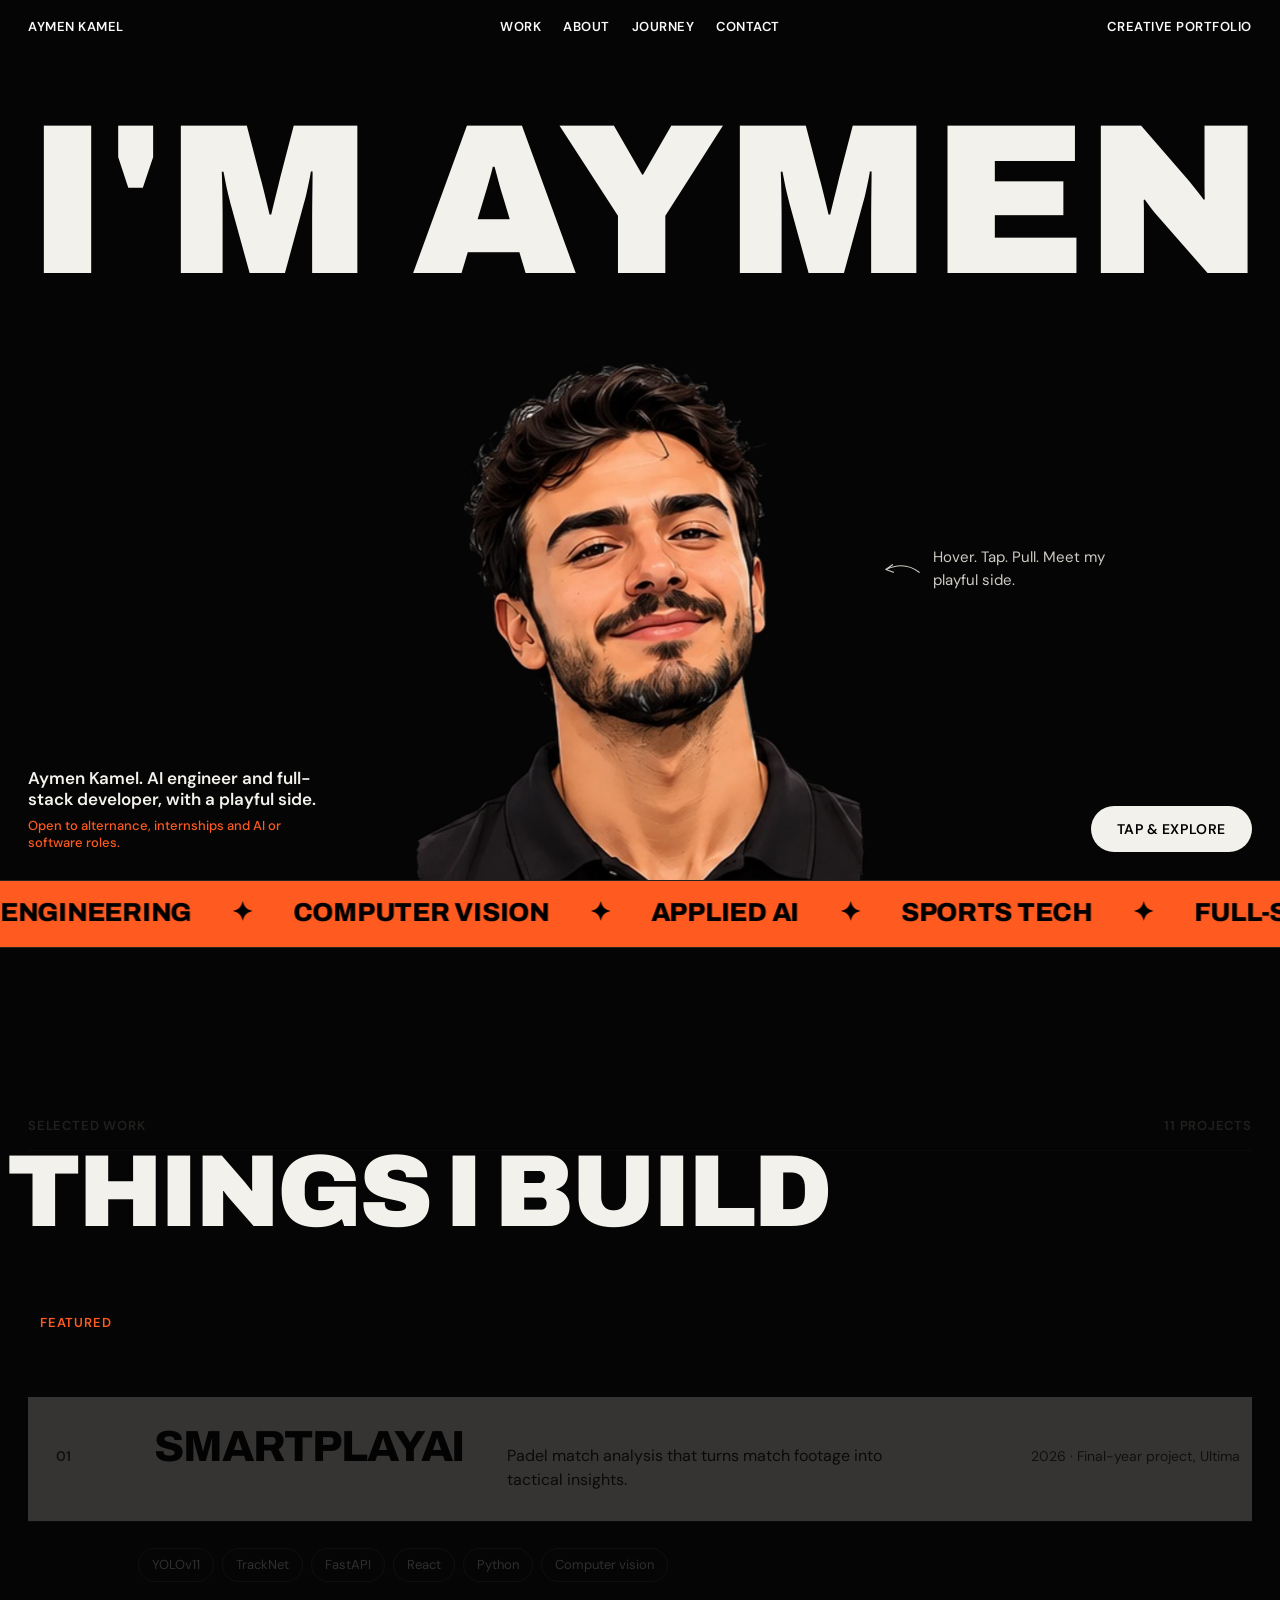
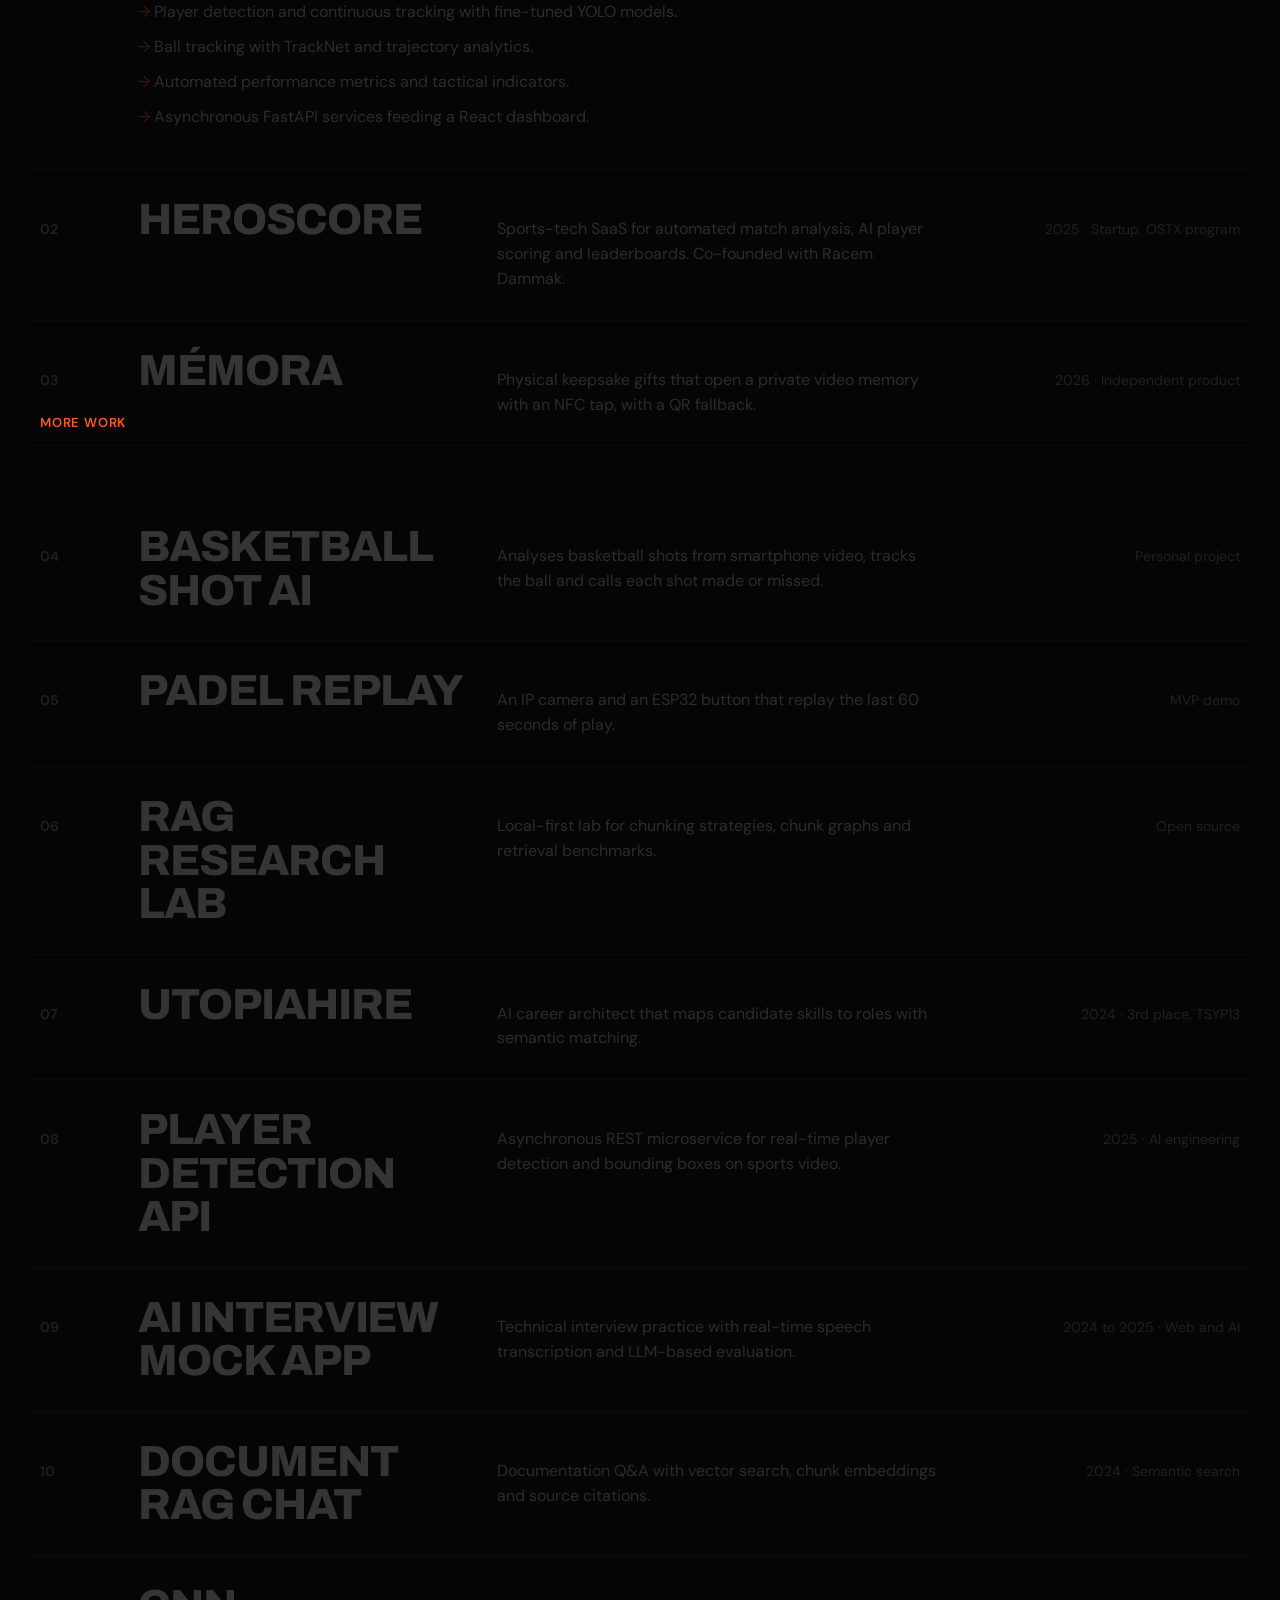
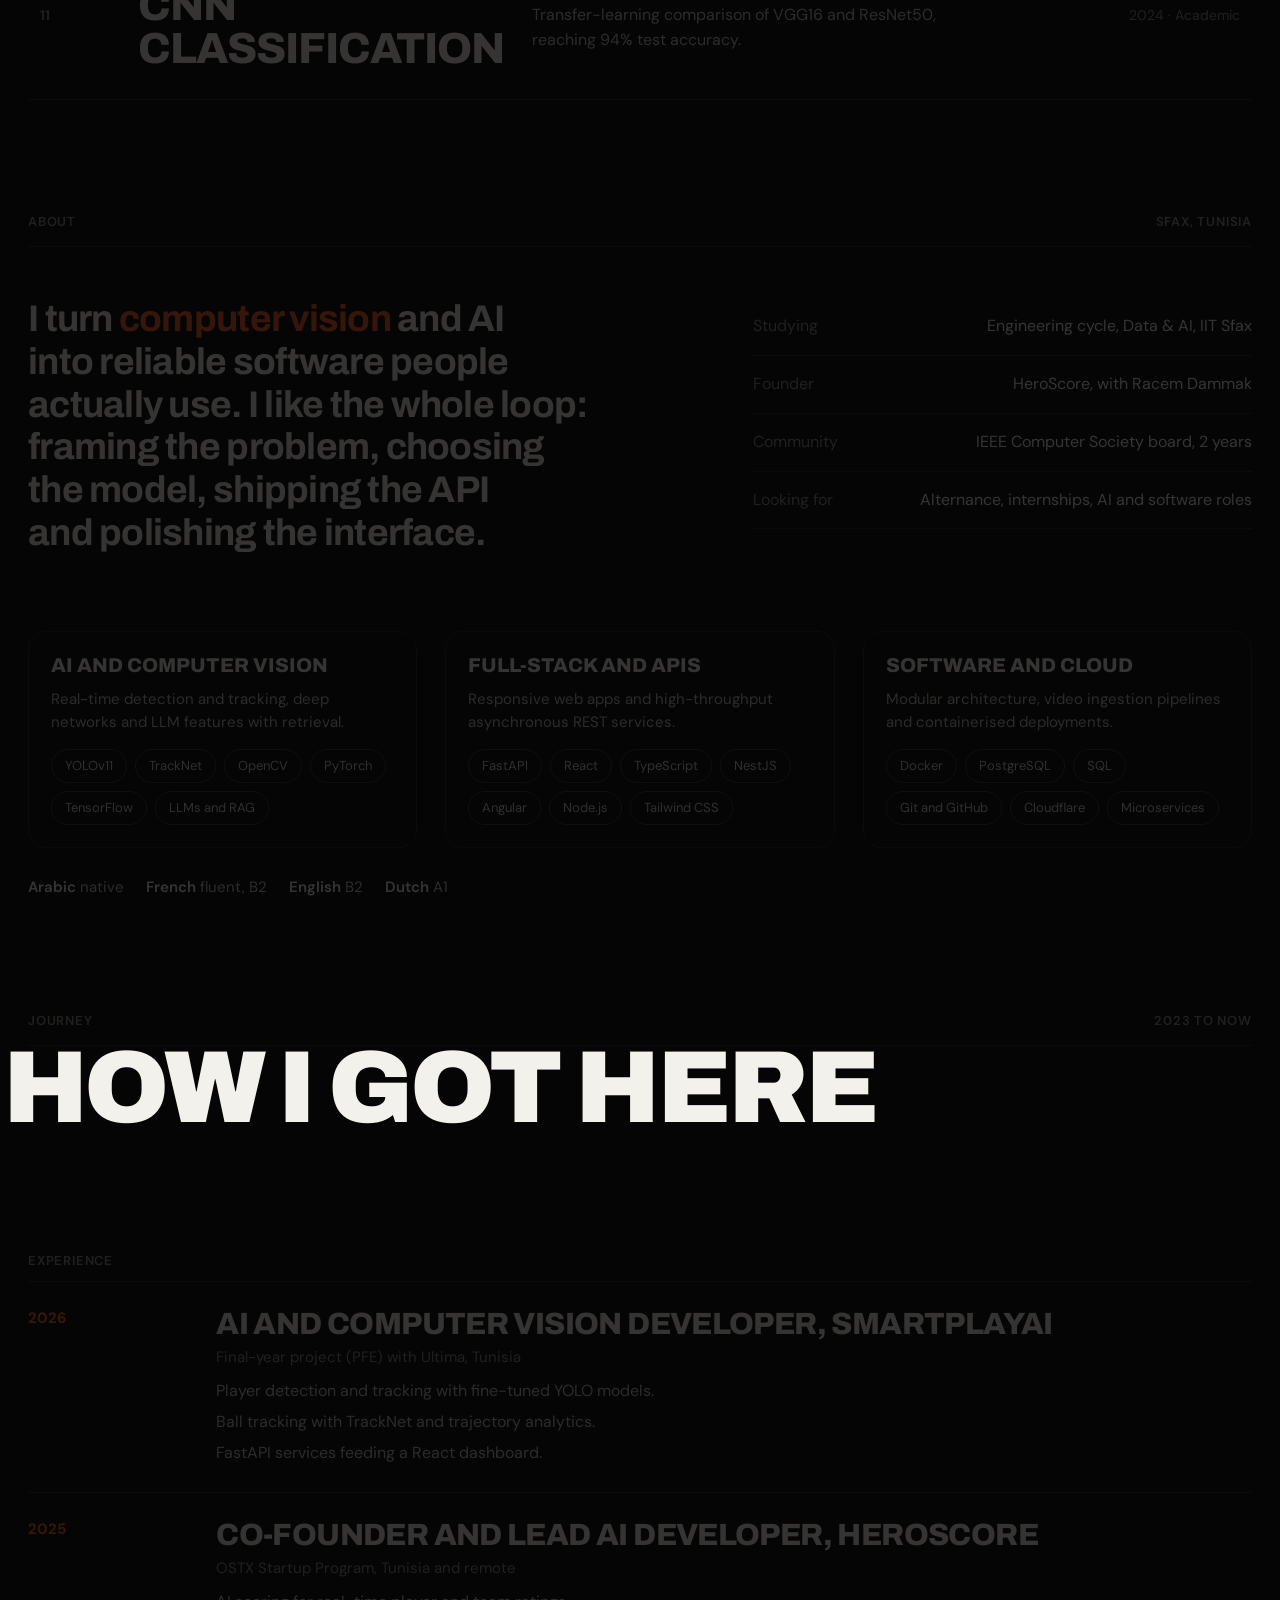
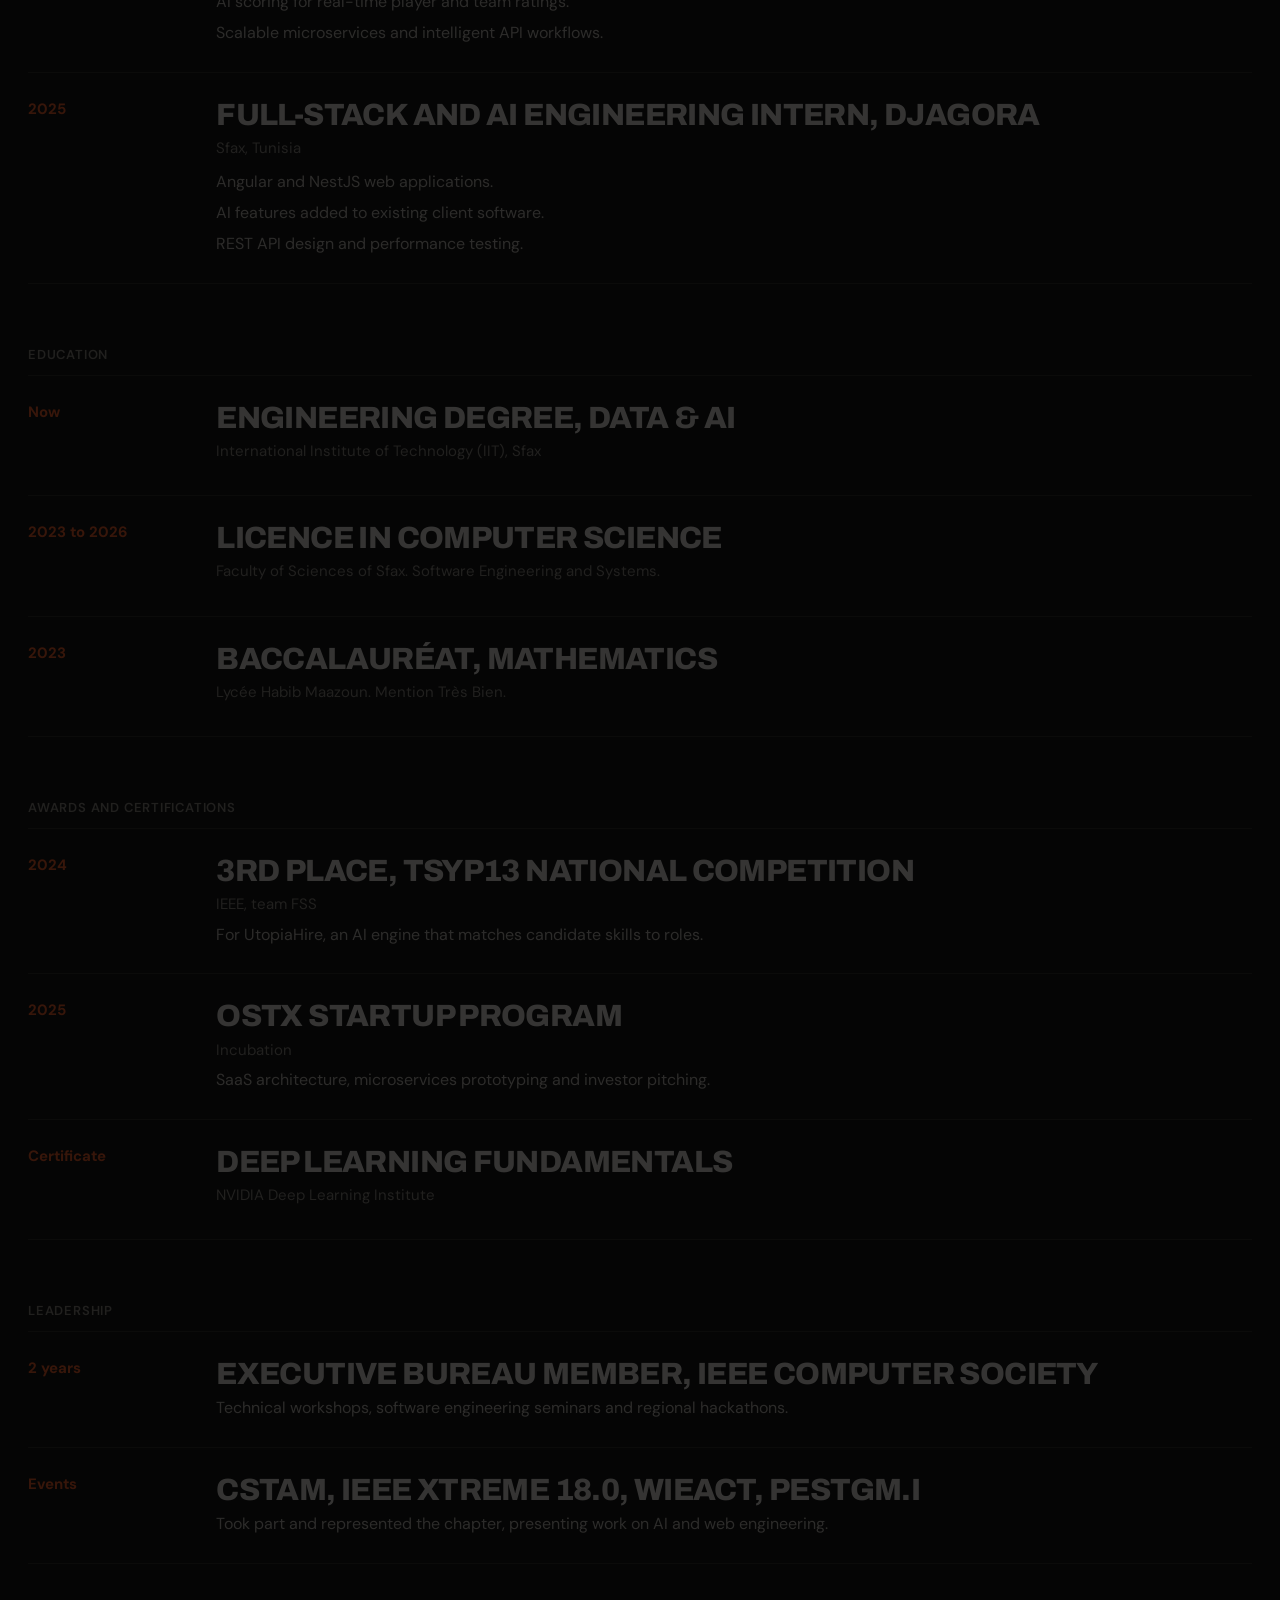
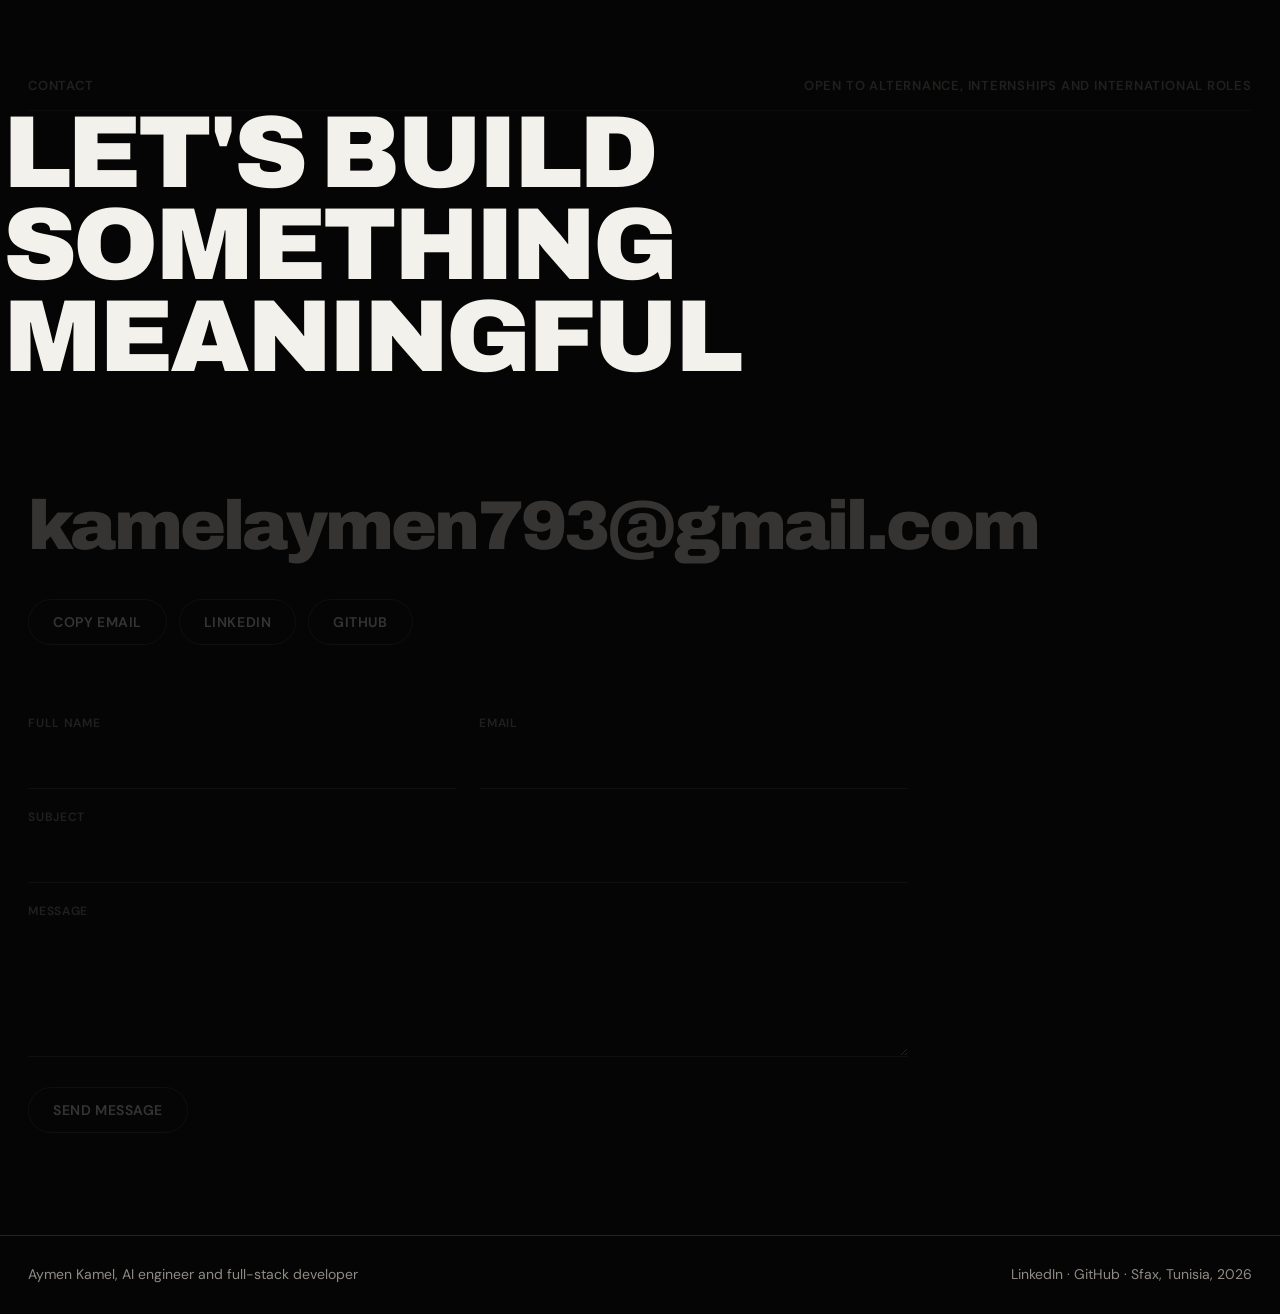
==== index.html @ 29ed162a "Add portfolio site: template, built index, assets Co-Authored-By: Claude Haiku 5.5 <noreply@anthropi" ====
<!DOCTYPE html>
<html lang="en">
<head>
<meta charset="utf-8">
<meta name="viewport" content="width=device-width, initial-scale=1">
<title>Aymen Kamel | AI Engineer and Full-Stack Developer</title>
<meta name="description" content="Aymen Kamel is an AI engineer and full-stack developer in Sfax, Tunisia. He builds computer vision systems for sport (YOLOv11, TrackNet, FastAPI) and co-founded HeroScore.">
<meta name="author" content="Aymen Kamel">
<meta name="theme-color" content="#050505">
<link rel="canonical" href="https://aymenkamel.netlify.app/">
<link rel="icon" type="image/png" href="favicon.png">
<link rel="apple-touch-icon" href="apple-touch-icon.png">
<meta property="og:type" content="website">
<meta property="og:site_name" content="Aymen Kamel">
<meta property="og:title" content="Aymen Kamel | AI Engineer and Full-Stack Developer">
<meta property="og:description" content="Computer vision and AI for sport, shipped as real software. SmartPlayAI, HeroScore, MÉMORA and more.">
<meta property="og:url" content="https://aymenkamel.netlify.app/">
<meta property="og:image" content="https://aymenkamel.netlify.app/assets/og.png">
<meta property="og:image:width" content="1200">
<meta property="og:image:height" content="630">
<meta name="twitter:card" content="summary_large_image">
<meta name="twitter:title" content="Aymen Kamel | AI Engineer and Full-Stack Developer">
<meta name="twitter:description" content="Computer vision and AI for sport, shipped as real software.">
<meta name="twitter:image" content="https://aymenkamel.netlify.app/assets/og.png">
<script type="application/ld+json">
{"@context":"https://schema.org","@type":"Person","name":"Aymen Kamel","url":"https://aymenkamel.netlify.app/","jobTitle":"AI Engineer and Full-Stack Developer","email":"kamelaymen793@gmail.com","address":{"@type":"PostalAddress","addressLocality":"Sfax","addressCountry":"TN"},"alumniOf":[{"@type":"CollegeOrUniversity","name":"International Institute of Technology, Sfax"},{"@type":"CollegeOrUniversity","name":"Faculty of Sciences of Sfax"}],"knowsAbout":["Computer vision","Deep learning","YOLO","Retrieval-augmented generation","FastAPI","React"],"sameAs":["https://github.com/aymen-kamel","https://www.linkedin.com/in/aymen-kamel-b135a3301/"]}
</script>
<link rel="preconnect" href="https://fonts.googleapis.com">
<link rel="preconnect" href="https://fonts.gstatic.com" crossorigin>
<link href="https://fonts.googleapis.com/css2?family=Archivo:wdth,wght@75..125,100..900&family=DM+Sans:wght@400;500;600&display=swap" rel="stylesheet">
<style>
/* Layout idea: one black stage. Giant name pinned to the top, portrait overlapping it and reacting to the pointer, then hard-ruled editorial rows below. */
:root{
  --bg:#050505;
  --fg:#f3f1ec;
  --mute:#8f8b84;
  --line:#25231f;
  --accent:#ff5a1f;
  --display:'Archivo','Helvetica Neue',Arial,sans-serif;
  --body:'DM Sans','Helvetica Neue',Arial,sans-serif;
  --gutter:clamp(16px,2.2vw,32px);
  color-scheme:dark;
}
*{box-sizing:border-box;margin:0;padding:0}
html{scroll-behavior:smooth;background:var(--bg)}
body{background:var(--bg);color:var(--fg);font-family:var(--body);font-size:16px;line-height:1.55;-webkit-font-smoothing:antialiased;overflow-x:hidden}
a{color:inherit;text-decoration:none}
:focus-visible{outline:2px solid var(--accent);outline-offset:3px}
::selection{background:var(--accent);color:#000}

/* top bar */
.top{position:fixed;inset:0 0 auto 0;z-index:20;display:grid;grid-template-columns:1fr auto 1fr;align-items:center;padding:20px var(--gutter);font:600 13px/1 var(--body);letter-spacing:.04em;text-transform:uppercase;mix-blend-mode:difference;color:#fff}
.top a:last-child{justify-self:end}
.top nav{display:flex;gap:22px}
.top a:hover{opacity:.6}

/* hero */
.hero{position:relative;height:clamp(620px,100svh,880px);overflow:hidden;touch-action:pan-y}
.mega{position:absolute;left:var(--gutter);right:var(--gutter);top:clamp(70px,13%,130px);z-index:1;font-family:var(--display);font-weight:900;font-stretch:100%;line-height:.82;letter-spacing:-.035em;white-space:nowrap;text-transform:uppercase;user-select:none}
.mega span{display:inline-block;font-size:15vw}
.stage{position:absolute;left:50%;bottom:-9%;z-index:2;width:clamp(340px,52vw,780px);aspect-ratio:1/1;transform:translateX(-50%);perspective:900px;cursor:grab}
.stage.dragging{cursor:grabbing}
.portrait{position:absolute;inset:0;transform-style:preserve-3d;will-change:transform;touch-action:none;transform-origin:50% 100%}
.portrait img{position:absolute;inset:0;width:100%;height:100%;object-fit:contain;object-position:center bottom;user-select:none;-webkit-user-drag:none;pointer-events:none;opacity:0}
.portrait img.on{opacity:1}
.portrait canvas{position:absolute;inset:0;width:100%;height:100%;pointer-events:none;display:none}
.portrait.gl canvas{display:block}
.portrait.gl img,.portrait.gl img.on{opacity:0}

.hint{position:absolute;z-index:3;left:calc(50% + clamp(150px,19vw,290px));top:62%;display:flex;gap:12px;align-items:center;color:#cfcbc4;font-size:15px;max-width:240px}
.hint svg{flex:none;width:38px;height:auto;stroke:#cfcbc4}
.tagline{position:absolute;z-index:3;left:var(--gutter);bottom:var(--gutter);max-width:300px;font:600 17px/1.25 var(--body)}
.cta{position:absolute;z-index:3;right:var(--gutter);bottom:var(--gutter);padding:16px 26px;border-radius:999px;background:var(--fg);color:#000;font:600 14px/1 var(--body);text-transform:uppercase;letter-spacing:.04em;transition:background .2s,transform .2s}
.cta:hover{background:var(--accent);transform:translateY(-2px)}


/* marquee */
.marquee{border-block:1px solid var(--line);overflow:hidden;white-space:nowrap;padding:18px 0;background:var(--accent);color:#000}
.marquee div{display:inline-flex;gap:40px;padding-right:40px;animation:slide 32s linear infinite;font:800 26px/1 var(--display);text-transform:uppercase;letter-spacing:-.01em}
.marquee i{font-style:normal}
@keyframes slide{to{transform:translateX(-50%)}}

/* sections */
section.block{padding:clamp(64px,9vw,130px) var(--gutter)}
.label{display:flex;justify-content:space-between;gap:20px;padding-bottom:18px;border-bottom:1px solid var(--line);font:600 13px/1 var(--body);letter-spacing:.06em;text-transform:uppercase;color:var(--mute)}
h2{font:900 clamp(40px,8vw,120px)/.9 var(--display);letter-spacing:-.03em;text-transform:uppercase;text-wrap:balance;margin:clamp(28px,4vw,56px) 0}

/* work */
.row{display:grid;grid-template-columns:70px 1.2fr 1.6fr 1fr;gap:var(--gutter);align-items:baseline;padding:28px 12px;border-bottom:1px solid var(--line);transition:background .25s,color .25s,padding .25s}
.row:hover{background:var(--fg);color:#000;padding-left:28px}
.row .n{font:600 14px var(--body);color:var(--mute);font-variant-numeric:tabular-nums}
.row:hover .n,.row:hover .tags{color:#3b3832}
.row h3{font:800 clamp(26px,3.4vw,52px)/1 var(--display);letter-spacing:-.025em;text-transform:uppercase}
.row p{color:#c8c4bc;max-width:52ch}
.row:hover p{color:#1b1a17}
.tags{color:var(--mute);font-size:14px;text-align:right}

/* about */
.about{display:grid;grid-template-columns:1.3fr 1fr;gap:clamp(32px,6vw,100px)}
.about .lead{font:700 clamp(24px,2.9vw,42px)/1.15 var(--display);letter-spacing:-.02em;text-wrap:balance}
.about .lead em{font-style:normal;color:var(--accent)}
.facts{display:grid;gap:0;align-content:start}
.facts div{display:flex;justify-content:space-between;gap:20px;padding:16px 0;border-bottom:1px solid var(--line)}
.facts dt{color:var(--mute)}
.facts dd{text-align:right}
.skills{display:grid;grid-template-columns:repeat(3,1fr);gap:var(--gutter);margin-top:clamp(40px,6vw,80px)}
.skill{padding:22px;border:1px solid var(--line);border-radius:18px;transition:border-color .2s,transform .2s}
.skill:hover{border-color:var(--accent);transform:translateY(-4px)}
.skill h4{font:800 20px/1.1 var(--display);text-transform:uppercase;margin-bottom:12px}
.skill ul{list-style:none;color:#c8c4bc;font-size:15px;display:grid;gap:4px}

/* timeline */
.tl div{display:grid;grid-template-columns:160px 1fr;gap:var(--gutter);padding:26px 0;border-bottom:1px solid var(--line)}
.tl time{font:700 15px var(--body);color:var(--accent)}
.tl h3{font:800 clamp(22px,2.4vw,34px)/1.05 var(--display);text-transform:uppercase;letter-spacing:-.02em;margin-bottom:6px}
.tl p{color:#c8c4bc;max-width:60ch}

/* contact */
.contact{text-align:left}
.mail{display:block;font:900 5.4vw/1.05 var(--display);letter-spacing:-.04em;overflow-wrap:anywhere;transition:color .2s}
.mail:hover{color:var(--accent)}
.actions{display:flex;flex-wrap:wrap;gap:12px;margin-top:36px}
.btn{padding:15px 24px;border-radius:999px;border:1px solid #3a3730;background:transparent;color:var(--fg);font:600 14px/1 var(--body);text-transform:uppercase;letter-spacing:.04em;cursor:pointer;transition:background .2s,color .2s,border-color .2s}
.btn:hover{background:var(--fg);color:#000;border-color:var(--fg)}
footer{display:flex;justify-content:space-between;gap:20px;flex-wrap:wrap;padding:28px var(--gutter);border-top:1px solid var(--line);color:var(--mute);font-size:14px}


/* scroll motion */
.progress{position:fixed;left:0;top:0;z-index:40;width:100%;height:3px;background:var(--accent);transform-origin:0 50%;transform:scaleX(0);pointer-events:none}
.marquee.js div{animation:none;will-change:transform}
.mega,.stage,.tagline,.hint,.cta{will-change:translate,opacity}

/* project case studies */
summary{list-style:none;cursor:pointer;display:block}
summary::-webkit-details-marker{display:none}
.proj[open] .row{background:var(--fg);color:#000;padding-left:28px}
.proj[open] .row .n,.proj[open] .row .tags{color:#3b3832}
.proj[open] .row p{color:#1b1a17}
summary:focus-visible .row{outline:2px solid var(--accent);outline-offset:-2px}
.panel{display:grid;gap:18px;padding:26px 12px 40px calc(70px + var(--gutter) + 12px);border-bottom:1px solid var(--line)}
.panel ul{list-style:none;display:grid;gap:10px;max-width:66ch;color:#c8c4bc}
.panel li::before{content:"\2192\00a0";color:var(--accent)}
.chips{display:flex;flex-wrap:wrap;gap:8px}
.chip{display:inline-block;padding:6px 13px;border:1px solid #3a3730;border-radius:999px;font-size:13px;color:#d9d5cd}
.skill .chips{margin-top:6px}
.skill p{color:#c8c4bc;font-size:15px;margin-bottom:14px}
.avail{display:block;margin-top:8px;font:500 13px/1.3 var(--body);color:var(--accent)}
.grp{padding:26px 12px 12px;font:600 13px/1 var(--body);letter-spacing:.06em;text-transform:uppercase;color:var(--accent)}
.skip{position:absolute;left:-999px;top:8px;z-index:50;padding:10px 14px;background:var(--fg);color:#000;border-radius:8px}
.skip:focus{left:8px}
.noscript-work{list-style:none;padding:0 var(--gutter);display:grid;gap:14px;color:#c8c4bc;margin-top:28px}

/* journey groups */
.group{margin-top:clamp(36px,5vw,64px)}
.group h3.gh{font:600 13px/1 var(--body);letter-spacing:.06em;text-transform:uppercase;color:var(--mute);padding-bottom:14px;border-bottom:1px solid var(--line)}
.tl ul{list-style:none;display:grid;gap:6px;margin-top:10px;color:#c8c4bc;max-width:64ch}
.tl .where{color:var(--mute);font-size:15px;margin-bottom:6px}
.langs{display:flex;flex-wrap:wrap;gap:8px 22px;margin-top:28px;color:#c8c4bc;font-size:15px}
.langs b{color:var(--fg);font-weight:600}

/* contact form */
.form{display:grid;grid-template-columns:1fr 1fr;gap:22px;margin-top:clamp(40px,6vw,72px);max-width:880px}
.form .full{grid-column:1/-1}
.form label{display:block;font:600 12px/1 var(--body);letter-spacing:.06em;text-transform:uppercase;color:var(--mute);margin-bottom:10px}
.form input,.form textarea{width:100%;padding:12px 0;background:transparent;border:0;border-bottom:1px solid #3a3730;border-radius:0;color:var(--fg);font:400 18px/1.4 var(--body)}
.form input:focus,.form textarea:focus{outline:none;border-color:var(--accent)}
.form textarea{min-height:130px;resize:vertical}
.form .status{min-height:1.4em;color:var(--mute);font-size:15px}
.form button{cursor:pointer}

@media (max-width:900px){
  .row{grid-template-columns:44px 1fr;row-gap:8px}
  .row p,.row .tags{grid-column:2;text-align:left}
  .about{grid-template-columns:1fr}
  .skills{grid-template-columns:1fr}
  .panel{padding-left:12px}
  .form{grid-template-columns:1fr}
  .hint{display:none}
  .top nav{display:none}
  .top{grid-template-columns:1fr auto}
}
@media (max-width:560px){
  .skills{grid-template-columns:1fr}
  .tl div{grid-template-columns:1fr;gap:6px}
  .stage{width:112vw;bottom:-6%}
  .tagline{top:178px;bottom:auto;right:var(--gutter);max-width:none;font-size:15px}
  .avail{font-size:12px}
  .cta{padding:13px 18px}
}
@media (prefers-reduced-motion:reduce){
  html{scroll-behavior:auto}
  .marquee div{animation:none}
}

.fun-bit{position:fixed;left:0;top:0;pointer-events:none;z-index:99;will-change:transform,opacity;font-size:28px}
.fun-toast{position:fixed;left:50%;bottom:28px;transform:translate(-50%,20px);background:#fff;color:#000;font:700 14px var(--display,sans-serif);padding:10px 18px;border-radius:99px;opacity:0;transition:.35s;z-index:100;pointer-events:none}
.fun-toast.on{opacity:1;transform:translate(-50%,0)}
@media (prefers-reduced-motion:reduce){.fun-bit{display:none}}
</style>
</head>
<body>
<a class="skip" href="#work">Skip to content</a>
<div class="progress" id="progress" aria-hidden="true"></div>

<header class="top">
  <a href="#hero">Aymen Kamel</a>
  <nav aria-label="Sections"><a href="#work">Work</a><a href="#about">About</a><a href="#path">Journey</a><a href="#contact">Contact</a></nav>
  <a href="#contact">Creative portfolio</a>
</header>

<section class="hero" id="hero" aria-label="Introduction">
  <h1 class="mega" id="mega" aria-label="I'm Aymen"><span id="megaText">I'M AYMEN</span></h1>

  <div class="stage" id="stage">
    <div class="portrait" id="portrait" data-state="base">
      <img data-f="base" class="on" alt="Aymen, illustrated portrait" src="[data-uri]">
      <img data-f="smile" alt="" src="[data-uri]">
      <img data-f="hovered" alt="" src="[data-uri]">
      <img data-f="held" alt="" src="[data-uri]">
      <img data-f="pulled" alt="" src="[data-uri]">
      <img data-f="dazed" alt="" src="[data-uri]">
      <img data-f="fedUp" alt="" src="[data-uri]">
      <canvas id="gl" aria-hidden="true"></canvas>
    </div>
  </div>

  <div class="hint" aria-hidden="true">
    <svg viewBox="0 0 40 20" fill="none" stroke-width="1.2" stroke-linecap="round"><path d="M38 14c-10-8-22-9-35-3M3 11l7-5M3 11l8 3"/></svg>
    <span>Hover. Tap. Pull. Meet my playful side.</span>
  </div>

  <p class="tagline">Aymen Kamel. AI engineer and full-stack developer, with a playful side.<span class="avail">Open to alternance, internships and AI or software roles.</span></p>
  <a class="cta" href="#work">Tap &amp; explore</a>
</section>

<div class="marquee" aria-hidden="true">
  <div>
    <span>Computer vision</span><i>✦</i><span>Applied AI</span><i>✦</i><span>Sports tech</span><i>✦</i><span>Full-stack</span><i>✦</i><span>Data &amp; AI engineering</span><i>✦</i>
    <span>Computer vision</span><i>✦</i><span>Applied AI</span><i>✦</i><span>Sports tech</span><i>✦</i><span>Full-stack</span><i>✦</i><span>Data &amp; AI engineering</span><i>✦</i>
  </div>
</div>

<section class="block" id="work">
  <div class="label"><span>Selected work</span><span id="count">11 projects</span></div>
  <h2>Things I build</h2>
  <div id="rows"></div>
  <noscript>
    <ul class="noscript-work">
      <li><strong>SmartPlayAI</strong>: padel match analysis with YOLOv11, TrackNet and FastAPI.</li>
      <li><strong>HeroScore</strong>: sports-tech SaaS for AI player scoring and leaderboards. Co-founded.</li>
      <li><strong>MÉMORA</strong>: keepsake gifts that open a private video memory with an NFC tap.</li>
      <li><strong>Basketball Shot AI</strong>: shot detection and ball tracking from smartphone video.</li>
      <li><strong>Padel Replay</strong>: IP camera and ESP32 button that replay the last 60 seconds of play.</li>
      <li><strong>RAG Research Lab</strong>: chunking strategies and retrieval benchmarks.</li>
      <li><strong>UtopiaHire</strong>: AI career architect with semantic skill matching (3rd place, TSYP13).</li>
      <li><strong>Player Detection API</strong>: asynchronous REST service for player detection on sports video.</li>
      <li><strong>AI Interview Mock App</strong>: interview practice with speech transcription and LLM evaluation.</li>
      <li><strong>Document RAG Chat</strong>: documentation Q&amp;A with vector search and citations.</li>
      <li><strong>CNN Classification</strong>: VGG16 vs ResNet50 transfer learning, 94% test accuracy.</li>
    </ul>
  </noscript>
</section>

<section class="block" id="about" style="padding-top:0">
  <div class="label"><span>About</span><span>Sfax, Tunisia</span></div>
  <div class="about" style="margin-top:clamp(28px,4vw,56px)">
    <p class="lead">I turn <em>computer vision</em> and AI into reliable software people actually use. I like the whole loop: framing the problem, choosing the model, shipping the API and polishing the interface.</p>
    <dl class="facts">
      <div><dt>Studying</dt><dd>Engineering cycle, Data &amp; AI, IIT Sfax</dd></div>
      <div><dt>Founder</dt><dd>HeroScore, with Racem Dammak</dd></div>
      <div><dt>Community</dt><dd>IEEE Computer Society board, 2 years</dd></div>
      <div><dt>Looking for</dt><dd>Alternance, internships, AI and software roles</dd></div>
    </dl>
  </div>
  <div class="skills">
    <div class="skill"><h4>AI and computer vision</h4><p>Real-time detection and tracking, deep networks and LLM features with retrieval.</p><div class="chips"><span class="chip">YOLOv11</span><span class="chip">TrackNet</span><span class="chip">OpenCV</span><span class="chip">PyTorch</span><span class="chip">TensorFlow</span><span class="chip">LLMs and RAG</span></div></div>
    <div class="skill"><h4>Full-stack and APIs</h4><p>Responsive web apps and high-throughput asynchronous REST services.</p><div class="chips"><span class="chip">FastAPI</span><span class="chip">React</span><span class="chip">TypeScript</span><span class="chip">NestJS</span><span class="chip">Angular</span><span class="chip">Node.js</span><span class="chip">Tailwind CSS</span></div></div>
    <div class="skill"><h4>Software and cloud</h4><p>Modular architecture, video ingestion pipelines and containerised deployments.</p><div class="chips"><span class="chip">Docker</span><span class="chip">PostgreSQL</span><span class="chip">SQL</span><span class="chip">Git and GitHub</span><span class="chip">Cloudflare</span><span class="chip">Microservices</span></div></div>
  </div>
  <p class="langs"><span><b>Arabic</b> native</span><span><b>French</b> fluent, B2</span><span><b>English</b> B2</span><span><b>Dutch</b> A1</span></p>
</section>

<section class="block" id="path" style="padding-top:0">
  <div class="label"><span>Journey</span><span>2023 to now</span></div>
  <h2>How I got here</h2>

  <div class="group"><h3 class="gh">Experience</h3>
    <div class="tl">
      <div><time>2026</time><article><h3>AI and computer vision developer, SmartPlayAI</h3><p class="where">Final-year project (PFE) with Ultima, Tunisia</p><ul><li>Player detection and tracking with fine-tuned YOLO models.</li><li>Ball tracking with TrackNet and trajectory analytics.</li><li>FastAPI services feeding a React dashboard.</li></ul></article></div>
      <div><time>2025</time><article><h3>Co-founder and lead AI developer, HeroScore</h3><p class="where">OSTX Startup Program, Tunisia and remote</p><ul><li>AI scoring for real-time player and team ratings.</li><li>Scalable microservices and intelligent API workflows.</li></ul></article></div>
      <div><time>2025</time><article><h3>Full-stack and AI engineering intern, Djagora</h3><p class="where">Sfax, Tunisia</p><ul><li>Angular and NestJS web applications.</li><li>AI features added to existing client software.</li><li>REST API design and performance testing.</li></ul></article></div>
    </div>
  </div>

  <div class="group"><h3 class="gh">Education</h3>
    <div class="tl">
      <div><time>Now</time><article><h3>Engineering degree, Data &amp; AI</h3><p class="where">International Institute of Technology (IIT), Sfax</p></article></div>
      <div><time>2023 to 2026</time><article><h3>Licence in Computer Science</h3><p class="where">Faculty of Sciences of Sfax. Software Engineering and Systems.</p></article></div>
      <div><time>2023</time><article><h3>Baccalauréat, Mathematics</h3><p class="where">Lycée Habib Maazoun. Mention Très Bien.</p></article></div>
    </div>
  </div>

  <div class="group"><h3 class="gh">Awards and certifications</h3>
    <div class="tl">
      <div><time>2024</time><article><h3>3rd place, TSYP13 national competition</h3><p class="where">IEEE, team FSS</p><p>For UtopiaHire, an AI engine that matches candidate skills to roles.</p></article></div>
      <div><time>2025</time><article><h3>OSTX Startup Program</h3><p class="where">Incubation</p><p>SaaS architecture, microservices prototyping and investor pitching.</p></article></div>
      <div><time>Certificate</time><article><h3>Deep Learning Fundamentals</h3><p class="where">NVIDIA Deep Learning Institute</p></article></div>
    </div>
  </div>

  <div class="group"><h3 class="gh">Leadership</h3>
    <div class="tl">
      <div><time>2 years</time><article><h3>Executive bureau member, IEEE Computer Society</h3><p>Technical workshops, software engineering seminars and regional hackathons.</p></article></div>
      <div><time>Events</time><article><h3>CSTAM, IEEE Xtreme 18.0, WiEAct, PESTGM.i</h3><p>Took part and represented the chapter, presenting work on AI and web engineering.</p></article></div>
    </div>
  </div>
</section>

<section class="block contact" id="contact" style="padding-top:0">
  <div class="label"><span>Contact</span><span>Open to alternance, internships and international roles</span></div>
  <h2>Let's build something meaningful</h2>
  <a class="mail" id="mail" href="mailto:kamelaymen793@gmail.com">kamelaymen793@gmail.com</a>
  <div class="actions">
    <button class="btn" id="copy" type="button">Copy email</button>
    <a class="btn" href="https://www.linkedin.com/in/aymen-kamel-b135a3301/" rel="noopener">LinkedIn</a>
    <a class="btn" href="https://github.com/aymen-kamel" rel="noopener">GitHub</a>
  </div>

  <form class="form" id="form" name="contact" method="POST" action="/" data-netlify="true" netlify-honeypot="bot-field">
    <input type="hidden" name="form-name" value="contact">
    <p hidden><label>Leave this empty <input name="bot-field" tabindex="-1" autocomplete="off"></label></p>
    <div><label for="f-name">Full name</label><input id="f-name" name="name" required autocomplete="name"></div>
    <div><label for="f-email">Email</label><input id="f-email" name="email" type="email" required autocomplete="email"></div>
    <div class="full"><label for="f-subject">Subject</label><input id="f-subject" name="subject"></div>
    <div class="full"><label for="f-msg">Message</label><textarea id="f-msg" name="message" required></textarea></div>
    <div class="full"><button class="btn" type="submit">Send message</button></div>
    <p class="status full" id="status" role="status" aria-live="polite"></p>
  </form>
</section>

<footer><span>Aymen Kamel, AI engineer and full-stack developer</span><span><a href="https://www.linkedin.com/in/aymen-kamel-b135a3301/" rel="noopener">LinkedIn</a> · <a href="https://github.com/aymen-kamel" rel="noopener">GitHub</a> · Sfax, Tunisia, 2026</span></footer>

<script>
(function(){
  var reduce = window.matchMedia('(prefers-reduced-motion: reduce)').matches;

  /* ---- content ---- */
  var projects = [
    {n:"SmartPlayAI", t:"2026 · Final-year project, Ultima", d:"Padel match analysis that turns match footage into tactical insights.", open:true,
     chips:["YOLOv11","TrackNet","FastAPI","React","Python","Computer vision"],
     pts:["Player detection and continuous tracking with fine-tuned YOLO models.","Ball tracking with TrackNet and trajectory analytics.","Automated performance metrics and tactical indicators.","Asynchronous FastAPI services feeding a React dashboard."]},
    {n:"HeroScore", t:"2025 · Startup, OSTX program", d:"Sports-tech SaaS for automated match analysis, AI player scoring and leaderboards. Co-founded with Racem Dammak.",
     chips:["SaaS","Microservices","Python","Machine learning"],
     pts:["AI scoring algorithms for real-time player and team ratings.","Scalable microservices and intelligent API workflows."]},
    {n:"MÉMORA", t:"2026 · Independent product", d:"Physical keepsake gifts that open a private video memory with an NFC tap, with a QR fallback.",
     chips:["Full-stack","Cloud video","NFC hardware","Product design","UX/UI"],
     pts:["Photographs and private video memories joined through NFC-enabled products.","In active prototyping."],
     links:[{l:"memora.tn",u:"https://memora.tn"},{l:"Web app",u:"https://memora-digital-story.vercel.app/"}]},
    {n:"Basketball Shot AI", t:"Personal project", d:"Analyses basketball shots from smartphone video, tracks the ball and calls each shot made or missed.",
     chips:["YOLO","Ball tracking","Computer vision"]},
    {n:"Padel Replay", t:"MVP demo", d:"An IP camera and an ESP32 button that replay the last 60 seconds of play.",
     chips:["ESP32","IP camera","Video pipeline"]},
    {n:"RAG Research Lab", t:"Open source", d:"Local-first lab for chunking strategies, chunk graphs and retrieval benchmarks.",
     chips:["RAG","Chunking","Benchmarking"]},
    {n:"UtopiaHire", t:"2024 · 3rd place, TSYP13", d:"AI career architect that maps candidate skills to roles with semantic matching.",
     chips:["LLM","Semantic matching","Talent sourcing"]},
    {n:"Player Detection API", t:"2025 · AI engineering", d:"Asynchronous REST microservice for real-time player detection and bounding boxes on sports video.",
     chips:["YOLOv11","FastAPI","OpenCV"]},
    {n:"AI Interview Mock App", t:"2024 to 2025 · Web and AI", d:"Technical interview practice with real-time speech transcription and LLM-based evaluation.",
     chips:["LLM","Speech-to-text","React"]},
    {n:"Document RAG Chat", t:"2024 · Semantic search", d:"Documentation Q&A with vector search, chunk embeddings and source citations.",
     chips:["RAG","Vector search","LLM"]},
    {n:"CNN Classification", t:"2024 · Academic", d:"Transfer-learning comparison of VGG16 and ResNet50, reaching 94% test accuracy.",
     chips:["TensorFlow","Transfer learning","Deep learning"]}
  ];
  var rows = document.getElementById('rows');
  document.getElementById('count').textContent = projects.length + ' projects';
  projects.forEach(function(p, i){
    var det = document.createElement('details');
    det.className = 'proj';
    if(p.open) det.open = true;
    var sum = document.createElement('summary');
    var row = document.createElement('div');
    row.className = 'row';
    var n = document.createElement('span'); n.className = 'n'; n.textContent = String(i + 1).padStart(2, '0');
    var h = document.createElement('h3'); h.textContent = p.n;
    var d = document.createElement('p'); d.textContent = p.d;
    var t = document.createElement('span'); t.className = 'tags'; t.textContent = p.t;
    row.append(n, h, d, t); sum.appendChild(row); det.appendChild(sum);
    var panel = document.createElement('div'); panel.className = 'panel';
    var chips = document.createElement('div'); chips.className = 'chips';
    p.chips.forEach(function(c){ var s = document.createElement('span'); s.className = 'chip'; s.textContent = c; chips.appendChild(s); });
    panel.appendChild(chips);
    if(p.pts){
      var ul = document.createElement('ul');
      p.pts.forEach(function(x){ var li = document.createElement('li'); li.textContent = x; ul.appendChild(li); });
      panel.appendChild(ul);
    }
    if(p.links){
      var lw = document.createElement('div'); lw.className = 'chips';
      p.links.forEach(function(k){ var a = document.createElement('a'); a.className = 'btn'; a.href = k.u; a.rel = 'noopener'; a.textContent = k.l + ' \u2197'; lw.appendChild(a); });
      panel.appendChild(lw);
    }
    det.appendChild(panel);
    if(i === 0 || i === 3){
      var g = document.createElement('p'); g.className = 'grp'; g.textContent = i === 0 ? 'Featured' : 'More work'; rows.appendChild(g);
    }
    rows.appendChild(det);
  });

  /* ---- fit the giant headline to the screen width ---- */
  var mega = document.getElementById('mega'), megaText = document.getElementById('megaText');
  function fit(){
    megaText.style.fontSize = '100px';
    var w = mega.clientWidth, tw = megaText.getBoundingClientRect().width;
    if(tw > 0) megaText.style.fontSize = (100 * w / tw) + 'px';
  }
  fit();
  window.addEventListener('resize', fit);
  if(document.fonts && document.fonts.ready) document.fonts.ready.then(fit);

  /* ---- portrait: tilt, expressions, pull ----
     base      resting
     smile     pointer over the face, or over "Tap & explore"
     hovered   pointer stays on the face for a while
     held      mouse or finger pressed
     pulled    dragged away from rest
     dazed     just let go after a pull
     fedUp     third pull in a row
  */
  var hero = document.getElementById('hero'), stage = document.getElementById('stage'), portrait = document.getElementById('portrait');
  var cta = document.querySelector('.cta');
  var imgs = {};
  Array.prototype.forEach.call(portrait.querySelectorAll('img'), function(i){ imgs[i.dataset.f] = i; });
  var tgt = {rx:0, ry:0, tx:0}, cur = {rx:0, ry:0, tx:0};
  var pull = {x:0, y:0, vx:0, vy:0, drag:false, sx:0, sy:0, moved:false, gu:.5, gv:.4};
  var over = false, ctaOver = false, lock = null, annoy = null, pulls = 0, pullTimer = null, current = 'base';

  function show(name){
    if(name === current) return;
    imgs[current].classList.remove('on');
    imgs[name].classList.add('on');
    current = name;
    portrait.dataset.state = name;
  }
  function rest(){
    if(pull.drag) return;
    if(lock) return;
    show(over ? (annoy === 'done' ? 'hovered' : 'smile') : ctaOver ? 'smile' : 'base');
  }
  function hold(name, ms){
    clearTimeout(lock);
    show(name);
    lock = setTimeout(function(){ lock = null; rest(); }, ms);
  }

  hero.addEventListener('pointermove', function(e){
    var r = hero.getBoundingClientRect();
    var nx = ((e.clientX - r.left) / r.width) * 2 - 1;
    var ny = ((e.clientY - r.top) / r.height) * 2 - 1;
    tgt.ry = nx * 12; tgt.rx = -ny * 7; tgt.tx = nx * 16;
    if(pull.drag){
      pull.x = e.clientX - pull.sx;
      pull.y = e.clientY - pull.sy;
      if(!pull.moved && Math.hypot(pull.x, pull.y) > 18){ pull.moved = true; show('pulled'); }
    }
  });
  hero.addEventListener('pointerleave', function(){ tgt.rx = tgt.ry = tgt.tx = 0; });

  stage.addEventListener('pointerenter', function(){
    over = true; annoy = null; clearTimeout(stage._t);
    rest();
    var t = setTimeout(function(){ if(over && !pull.drag){ annoy = 'done'; rest(); } }, 2800);
    stage._t = t;
  });
  stage.addEventListener('pointerleave', function(){
    over = false; annoy = null; clearTimeout(stage._t); rest();
  });
  stage.addEventListener('pointerdown', function(e){
    pull.drag = true; pull.moved = false; pull.touch = e.pointerType !== 'mouse';
    pull.sx = e.clientX - pull.x; pull.sy = e.clientY - pull.y;
    var sr = stage.getBoundingClientRect();
    pull.gu = (e.clientX - sr.left) / sr.width; pull.gv = (e.clientY - sr.top) / sr.height;
    stage.classList.add('dragging');
    try{ stage.setPointerCapture(e.pointerId); }catch(_){}
    clearTimeout(lock); lock = null;
    show('held');
  });
  function release(){
    if(!pull.drag) return;
    var wasPulled = pull.moved;
    pull.drag = false; stage.classList.remove('dragging');
    if(wasPulled){
      pulls += 1;
      clearTimeout(pullTimer); pullTimer = setTimeout(function(){ pulls = 0; }, 6000);
      if(pulls >= 3){ pulls = 0; hold('fedUp', 2200); }
      else hold('dazed', 1500);
    } else if(pull.touch){
      hold('smile', 1900);
    } else {
      rest();
    }
  }
  stage.addEventListener('pointerup', release);
  stage.addEventListener('pointercancel', release);

  cta.addEventListener('pointerenter', function(){ ctaOver = true; rest(); });
  cta.addEventListener('pointerleave', function(){ ctaOver = false; rest(); });
  cta.addEventListener('focus', function(){ ctaOver = true; rest(); });
  cta.addEventListener('blur', function(){ ctaOver = false; rest(); });

  /* ---- elastic warp: the portrait is drawn through a shader that stretches it toward the pull ---- */
  var cv = document.getElementById('gl'), gl = null, tex = {}, uni = {};
  function sizeGL(){
    if(!gl) return;
    var dpr = Math.min(3, window.devicePixelRatio || 1);
    cv.width = Math.max(2, Math.round(stage.clientWidth * dpr));
    cv.height = Math.max(2, Math.round(stage.clientHeight * dpr));
    gl.viewport(0, 0, cv.width, cv.height);
  }
  function initGL(){
    try{ gl = cv.getContext('webgl', {alpha:true, premultipliedAlpha:true, antialias:false}); }catch(_){ gl = null; }
    if(!gl) return;
    function sh(type, src){ var o = gl.createShader(type); gl.shaderSource(o, src); gl.compileShader(o); return gl.getShaderParameter(o, gl.COMPILE_STATUS) ? o : null; }
    var vs = sh(gl.VERTEX_SHADER, 'attribute vec2 p;varying vec2 uv;void main(){uv=vec2(p.x*.5+.5,.5-p.y*.5);gl_Position=vec4(p,0.,1.);}');
    var fs = sh(gl.FRAGMENT_SHADER,
      'precision mediump float;varying vec2 uv;uniform sampler2D t;uniform vec2 g;uniform vec2 d;'+
      'void main(){'+
        'vec2 q=uv-(g+d);'+
        'float w=exp(-dot(q,q)/.16);'+
        'w*=1.-smoothstep(.6,1.,uv.y);'+
        'vec2 s=uv-d*w;'+
        'if(s.x<0.||s.x>1.||s.y<0.||s.y>1.){gl_FragColor=vec4(0.);}else{gl_FragColor=texture2D(t,s);}'+
      '}');
    if(!vs || !fs){ gl = null; return; }
    var pr = gl.createProgram(); gl.attachShader(pr, vs); gl.attachShader(pr, fs); gl.linkProgram(pr);
    if(!gl.getProgramParameter(pr, gl.LINK_STATUS)){ gl = null; return; }
    gl.useProgram(pr);
    var buf = gl.createBuffer(); gl.bindBuffer(gl.ARRAY_BUFFER, buf);
    gl.bufferData(gl.ARRAY_BUFFER, new Float32Array([-1,-1, 1,-1, -1,1, 1,1]), gl.STATIC_DRAW);
    var loc = gl.getAttribLocation(pr, 'p'); gl.enableVertexAttribArray(loc); gl.vertexAttribPointer(loc, 2, gl.FLOAT, false, 0, 0);
    uni.g = gl.getUniformLocation(pr, 'g'); uni.d = gl.getUniformLocation(pr, 'd');
    gl.pixelStorei(gl.UNPACK_PREMULTIPLY_ALPHA_WEBGL, true);
    sizeGL();
    Object.keys(imgs).forEach(function(name){
      var im = imgs[name];
      function up(){
        var t = gl.createTexture();
        gl.bindTexture(gl.TEXTURE_2D, t);
        gl.pixelStorei(gl.UNPACK_PREMULTIPLY_ALPHA_WEBGL, true);
        gl.texImage2D(gl.TEXTURE_2D, 0, gl.RGBA, gl.RGBA, gl.UNSIGNED_BYTE, im);
        gl.generateMipmap(gl.TEXTURE_2D);
        gl.texParameteri(gl.TEXTURE_2D, gl.TEXTURE_MIN_FILTER, gl.LINEAR_MIPMAP_LINEAR);
        gl.texParameteri(gl.TEXTURE_2D, gl.TEXTURE_MAG_FILTER, gl.LINEAR);
        gl.texParameteri(gl.TEXTURE_2D, gl.TEXTURE_WRAP_S, gl.CLAMP_TO_EDGE);
        gl.texParameteri(gl.TEXTURE_2D, gl.TEXTURE_WRAP_T, gl.CLAMP_TO_EDGE);
        tex[name] = t;
        if(name === 'base') portrait.classList.add('gl');
      }
      if(im.decode){ im.decode().then(up, function(){}); } else if(im.complete){ up(); } else { im.onload = up; }
    });
    window.addEventListener('resize', sizeGL);
  }
  function draw(){
    if(!gl || !tex[current]) return;
    var w = stage.clientWidth || 1, h = stage.clientHeight || 1;
    var len = Math.hypot(pull.x, pull.y), lim = w * .55;
    var k = lim / (lim + len) * 1.25;
    gl.clearColor(0, 0, 0, 0); gl.clear(gl.COLOR_BUFFER_BIT);
    gl.bindTexture(gl.TEXTURE_2D, tex[current]);
    gl.uniform2f(uni.g, pull.gu, pull.gv);
    gl.uniform2f(uni.d, pull.x * k / w, pull.y * k / h);
    gl.drawArrays(gl.TRIANGLE_STRIP, 0, 4);
  }
  if(!reduce) initGL();

  /* phones have no hover, so the face greets you and smiles on its own, and again after every tap */
  if(window.matchMedia('(pointer: coarse)').matches){
    setTimeout(function(){ if(!pull.drag && !lock) hold('smile', 1800); }, 700);
    setInterval(function(){
      if(!pull.drag && !lock && current === 'base' && window.scrollY < window.innerHeight * .6) hold('smile', 1500);
    }, 5200);
  }

  function tick(){
    cur.rx += (tgt.rx - cur.rx) * .09;
    cur.ry += (tgt.ry - cur.ry) * .09;
    cur.tx += (tgt.tx - cur.tx) * .09;
    if(!pull.drag){
      pull.vx += (-pull.x * .1) - pull.vx * .13;
      pull.vy += (-pull.y * .1) - pull.vy * .13;
      pull.x += pull.vx; pull.y += pull.vy;
      if(Math.abs(pull.x) < .01 && Math.abs(pull.vx) < .01) pull.x = pull.vx = 0;
      if(Math.abs(pull.y) < .01 && Math.abs(pull.vy) < .01) pull.y = pull.vy = 0;
    }
    portrait.style.transform = 'translate3d('+cur.tx.toFixed(2)+'px,0,0) rotateX('+cur.rx.toFixed(2)+'deg) rotateY('+cur.ry.toFixed(2)+'deg)';
    draw();
    requestAnimationFrame(tick);
  }
  if(!reduce) requestAnimationFrame(tick);

  /* ---- scroll motion: everything is computed from scroll position, so it plays the same going down and up ---- */
  (function(){
    if(reduce) return;
    var clamp = function(v, a, b){ return Math.max(a, Math.min(b, v)); };
    var progress = document.getElementById('progress');
    var marquee = document.querySelector('.marquee'), mTrack = marquee && marquee.firstElementChild;
    if(marquee) marquee.classList.add('js');
    var heroEls = {
      mega: document.getElementById('mega'), stage: document.getElementById('stage'),
      tag: document.querySelector('.tagline'), hint: document.querySelector('.hint'), cta: document.querySelector('.cta')
    };
    var rise = Array.prototype.slice.call(document.querySelectorAll('.label, .about .lead, .facts > div, .skill, .langs, details.proj, .group .gh, .tl > div, .mail, .actions, .form'));
    var slide = Array.prototype.slice.call(document.querySelectorAll('section.block h2'));
    var lastY = -1, vel = 0, offset = 0, lastTop = window.scrollY;

    function update(y, vh){
      /* hero depth: headline climbs fastest, portrait slowest */
      var f = clamp(y / (vh * .9), 0, 1);
      heroEls.mega.style.translate = '0 ' + (-y * .34).toFixed(1) + 'px';
      heroEls.stage.style.translate = '0 ' + (y * .16).toFixed(1) + 'px';
      var fade = 1 - clamp(y / (vh * .45), 0, 1);
      heroEls.tag.style.opacity = fade; heroEls.hint.style.opacity = fade; heroEls.cta.style.opacity = fade;
      heroEls.tag.style.translate = '0 ' + (-y * .18).toFixed(1) + 'px';
      heroEls.mega.style.opacity = 1 - f * .55;

      /* content rises in from below as it enters; same maths reverses on the way back up */
      rise.forEach(function(el){
        var r = el.getBoundingClientRect();
        var t = clamp((vh - r.top) / (vh * .3), 0, 1);
        var e = 1 - Math.pow(1 - t, 3);
        el.style.opacity = (.2 + .8 * e).toFixed(3);
        el.style.translate = '0 ' + ((1 - e) * 56).toFixed(1) + 'px';
      });

      /* big headings drift sideways with scroll */
      slide.forEach(function(el){
        var r = el.getBoundingClientRect();
        var d = clamp(((r.top + r.height / 2) - vh / 2) / vh, -1, 1);
        el.style.translate = (d * -2).toFixed(2) + 'vw 0';
      });
    }

    function frame(){
      var y = window.scrollY, vh = window.innerHeight;
      var dy = y - lastTop; lastTop = y;
      vel += (dy - vel) * .12;
      if(y !== lastY){
        lastY = y;
        update(y, vh);
        var max = document.documentElement.scrollHeight - vh;
        progress.style.transform = 'scaleX(' + (max > 0 ? clamp(y / max, 0, 1) : 0).toFixed(4) + ')';
      }
      if(mTrack){
        var half = mTrack.scrollWidth / 2;
        offset += .7 + vel * .9;
        if(half > 0){ offset = ((offset % half) + half) % half; mTrack.style.transform = 'translate3d(' + (-offset).toFixed(1) + 'px,0,0)'; }
      }
      requestAnimationFrame(frame);
    }
    window.addEventListener('resize', function(){ lastY = -1; });
    requestAnimationFrame(frame);
  })();

  /* ---- contact ---- */
  var copy = document.getElementById('copy');
  copy.addEventListener('click', function(){
    try{
      navigator.clipboard.writeText('kamelaymen793@gmail.com').then(function(){ copy.textContent = 'Copied'; setTimeout(function(){ copy.textContent = 'Copy email'; }, 1600); }, function(){ copy.textContent = 'Select the address above'; });
    }catch(_){ copy.textContent = 'Select the address above'; }
  });

  var form = document.getElementById('form'), status = document.getElementById('status');
  form.addEventListener('submit', function(e){
    e.preventDefault();
    status.textContent = 'Sending...';
    fetch('/', {method:'POST', headers:{'Content-Type':'application/x-www-form-urlencoded'}, body:new URLSearchParams(new FormData(form)).toString()})
      .then(function(r){
        if(!r.ok) throw new Error('bad status');
        status.textContent = 'Thanks, your message is sent. I will reply by email.';
        form.reset();
      })
      .catch(function(){ status.textContent = 'The message could not be sent. Please write to kamelaymen793@gmail.com.'; });
  });
})();

/* Easter eggs: pure JS, no libraries */
(function(){
  var calm=matchMedia('(prefers-reduced-motion: reduce)').matches;
  var toast=document.createElement('div');toast.className='fun-toast';document.body.appendChild(toast);
  var tt;function say(t){toast.textContent=t;toast.classList.add('on');clearTimeout(tt);tt=setTimeout(function(){toast.classList.remove('on')},2600)}
  function burst(list,x,y,n){
    if(calm)return;
    for(var i=0;i<n;i++){(function(){
      var e=document.createElement('div');e.className='fun-bit';e.textContent=list[i%list.length];document.body.appendChild(e);
      var a=Math.random()*Math.PI*2,v=6+Math.random()*10,px=x,py=y,vx=Math.cos(a)*v,vy=Math.sin(a)*v-8,r=0,life=0;
      (function f(){life++;vy+=.45;px+=vx;py+=vy;r+=vx*2;
        e.style.transform='translate('+px+'px,'+py+'px) rotate('+r+'deg)';e.style.opacity=Math.max(0,1-life/90);
        if(life<90)requestAnimationFrame(f);else e.remove()})();
    })()}
  }
  function center(){return [innerWidth/2,innerHeight/2]}
  var seq=[],K=['ArrowUp','ArrowUp','ArrowDown','ArrowDown','ArrowLeft','ArrowRight','ArrowLeft','ArrowRight','b','a'],word='',tapT=[];
  addEventListener('keydown',function(e){
    seq.push(e.key);seq=seq.slice(-10);
    if(seq.join()===K.join()){var c=center();burst(['🎉','⭐','💻','🤖','🎾'],c[0],c[1],40);say('Konami unlocked. Hire this guy.')}
    if(e.key.length===1){word=(word+e.key.toLowerCase()).slice(-5);
      if(word==='padel'){var c2=center();burst(['🎾'],c2[0],c2[1],16);say('Smash! HeroScore tracks this.')}
      if(word==='hello'){var c3=center();burst(['👋'],c3[0],c3[1],12);say('Hello! Open to alternance.')}
    }
  });
  /* triple tap/click on the headline */
  var m=document.getElementById('mega');
  if(m)m.addEventListener('click',function(e){
    var n=Date.now();tapT=tapT.filter(function(t){return n-t<900});tapT.push(n);
    if(tapT.length>=3){tapT=[];burst(['✨','💥','🤯'],e.clientX,e.clientY,22);say('You found a secret.')}
  });
  try{console.log('%cHi recruiter 👋 Pure HTML, CSS and JS. Try the Konami code, or type "padel".','font:700 14px sans-serif')}catch(_){}
})();
</script>
</body>
</html>
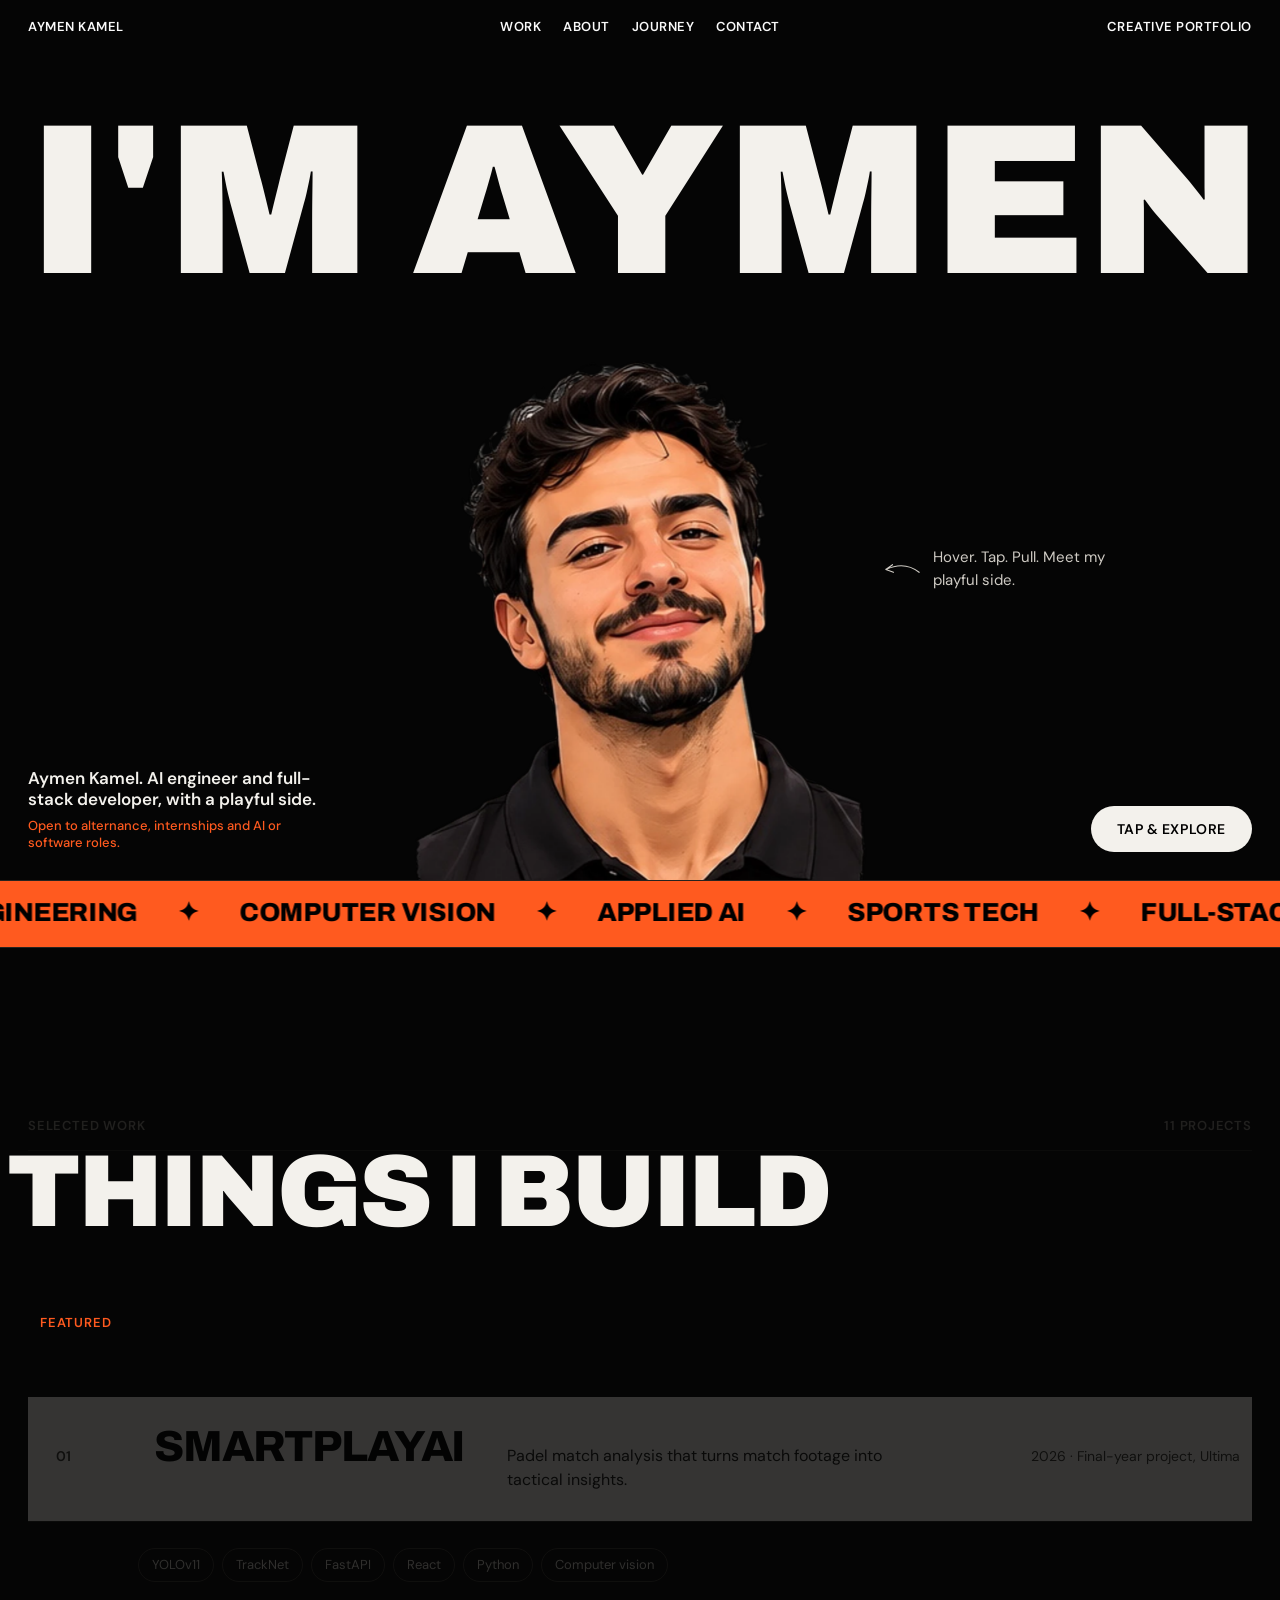
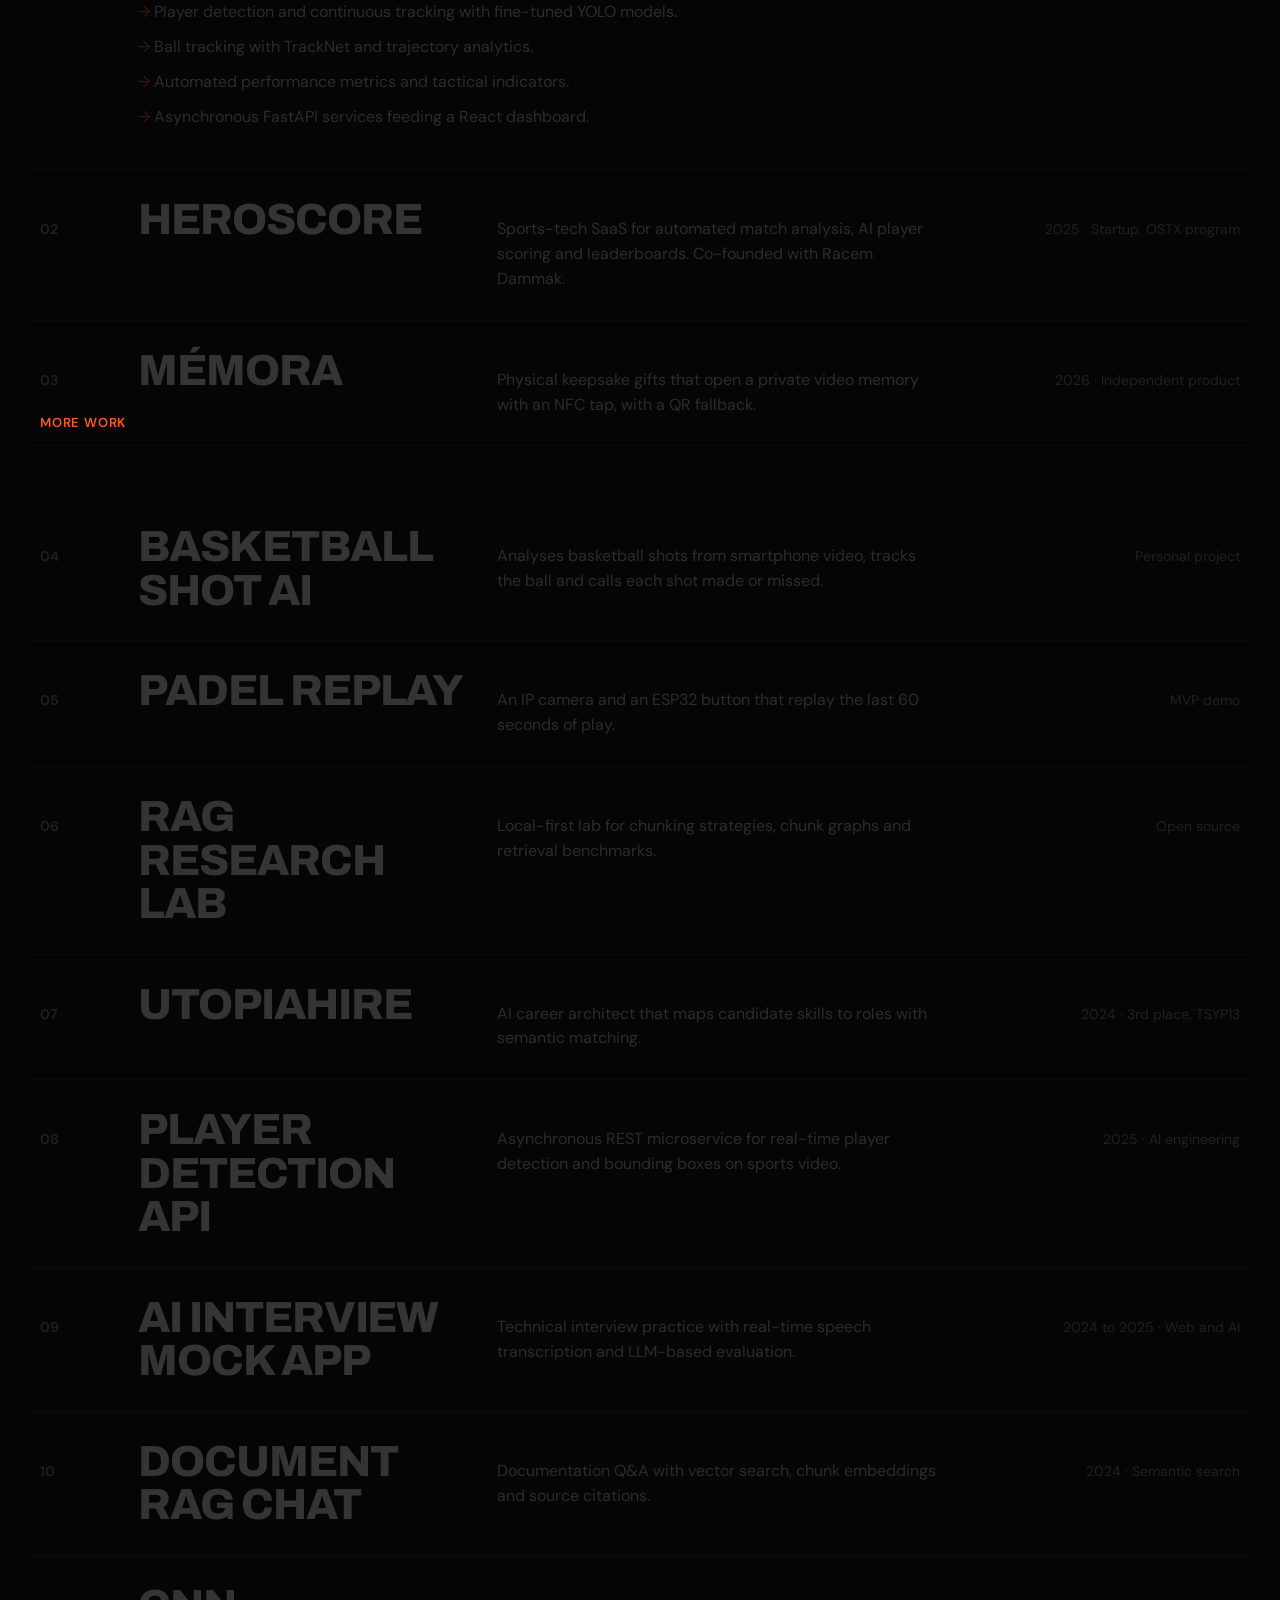
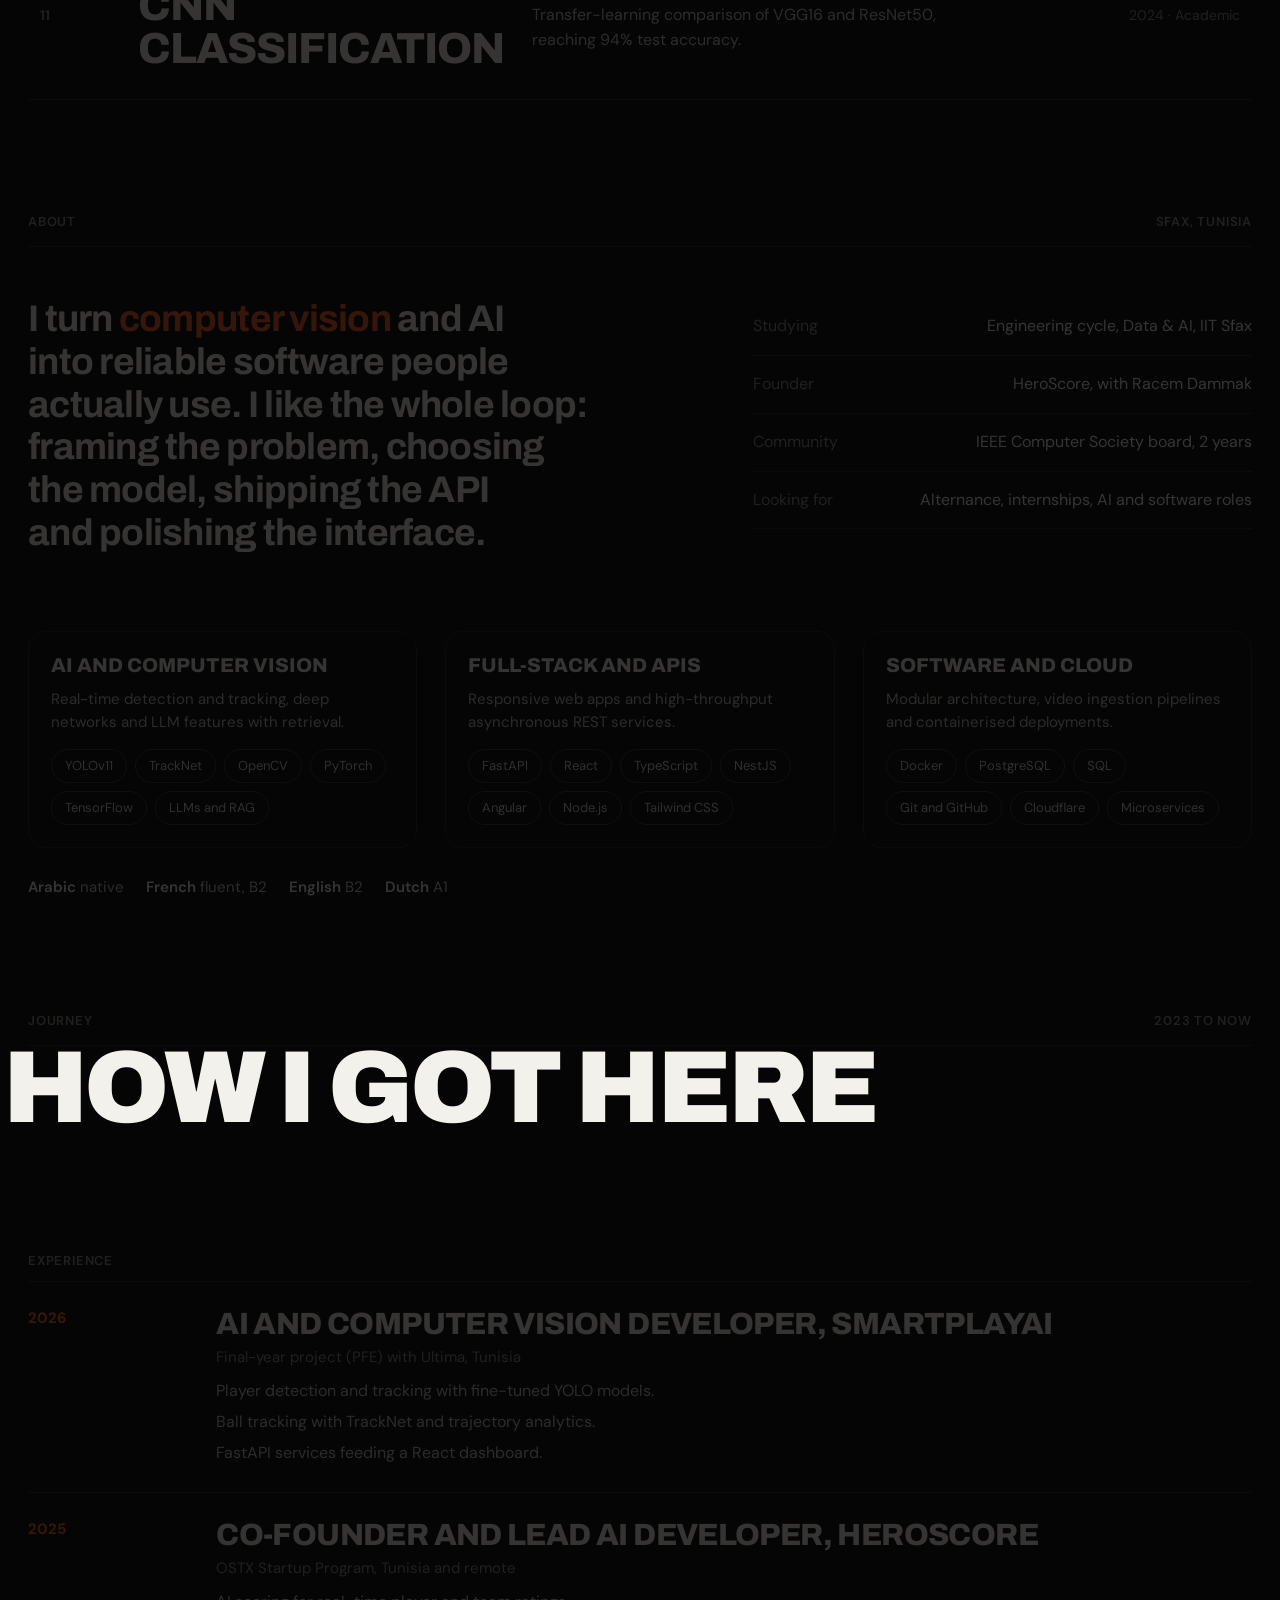
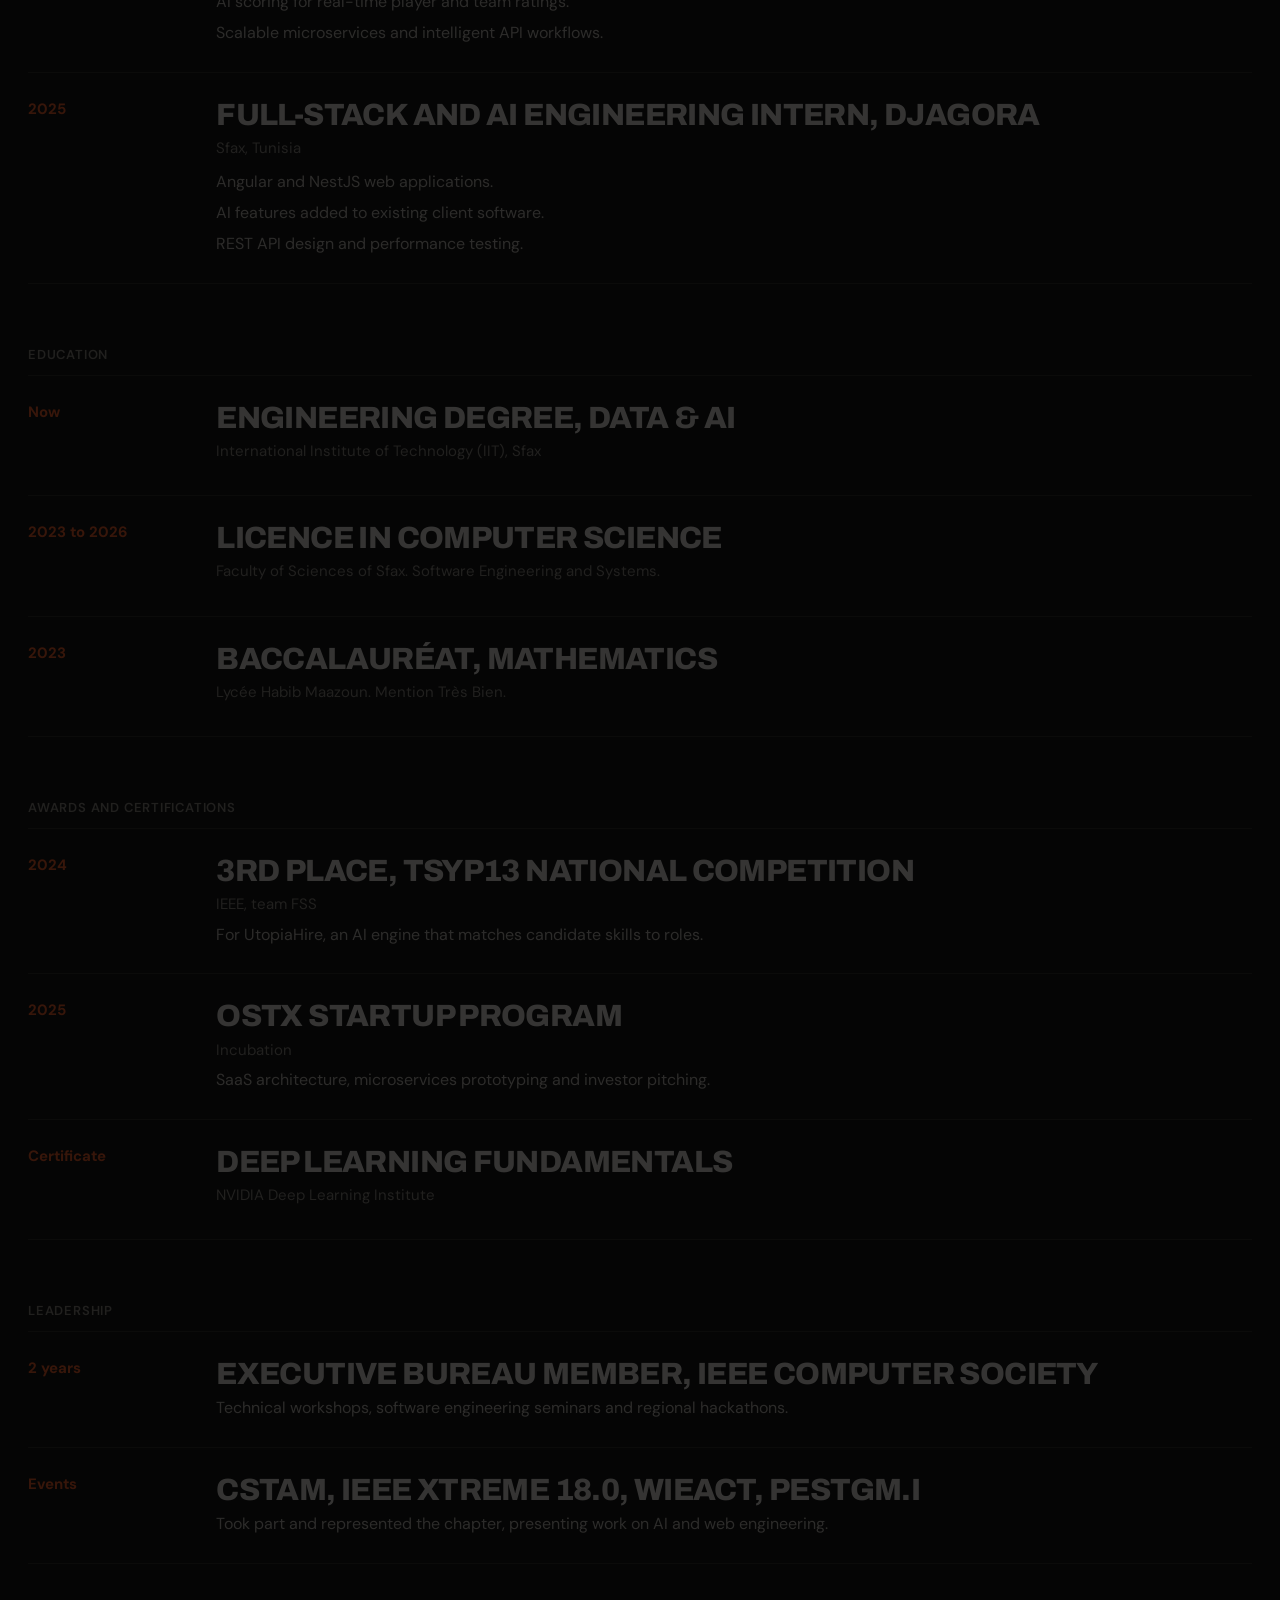
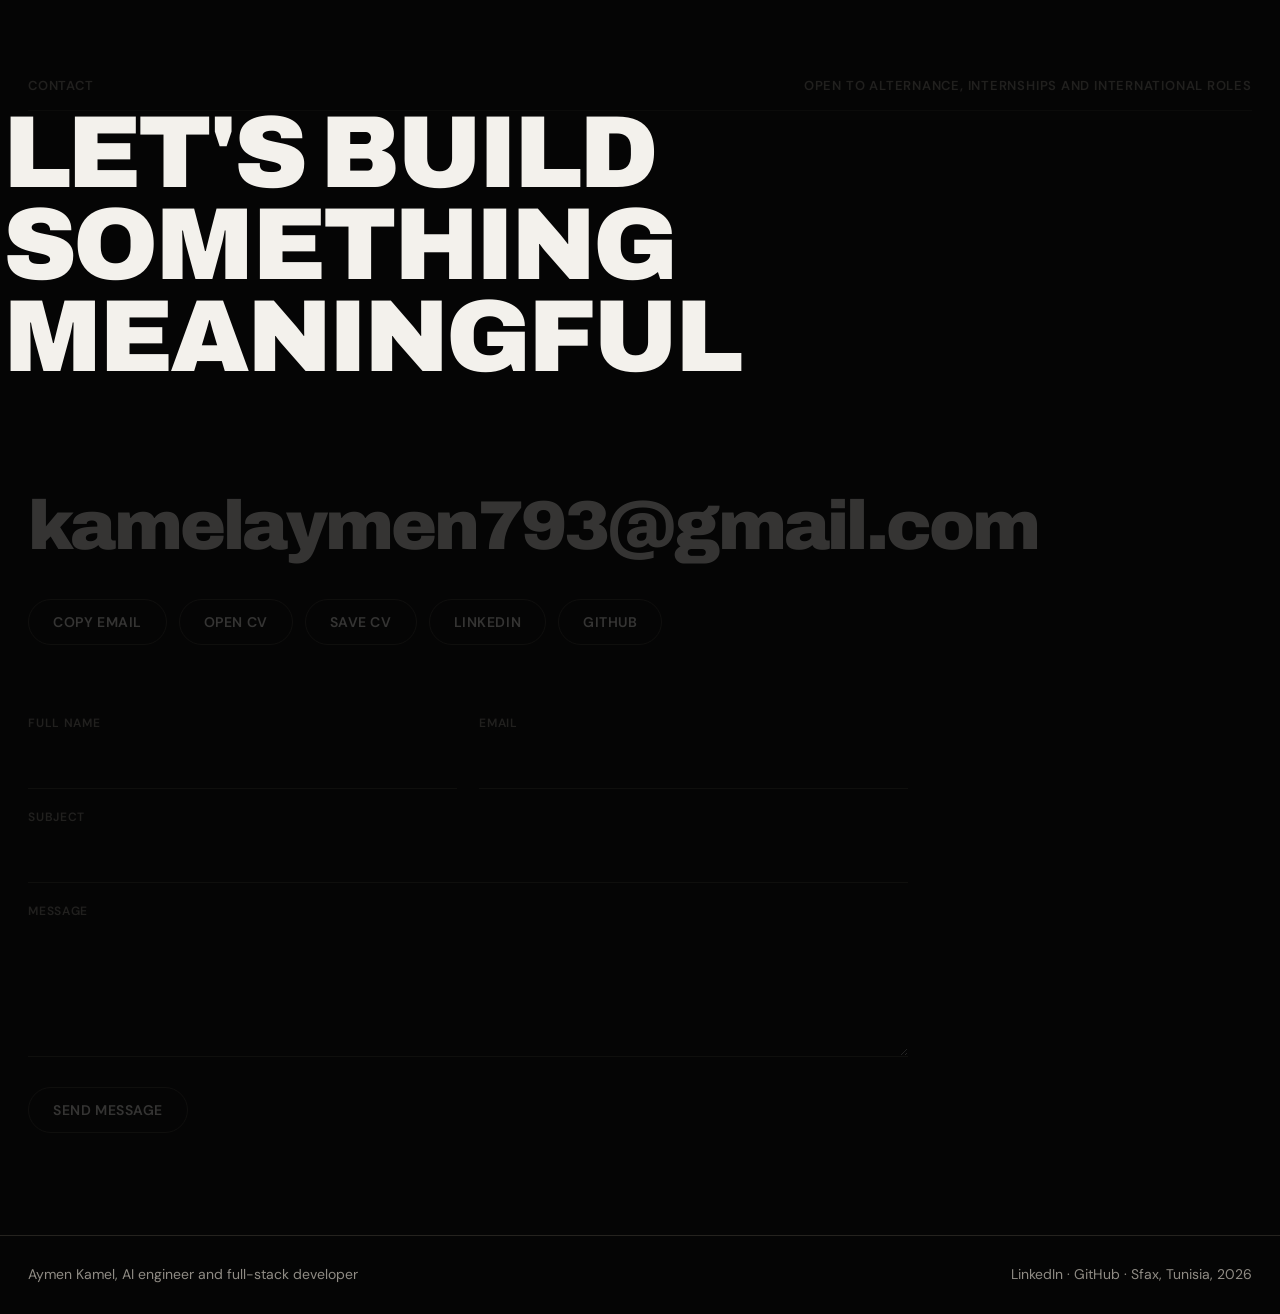
==== commit 2dacf8f0: "Add Open CV and Save CV buttons with the CV PDF Co-Authored-By: Claude Haiku 5.5 <noreply@anthropic." ====
--- a/index.html
+++ b/index.html
@@ -322,6 +322,8 @@
   <a class="mail" id="mail" href="mailto:kamelaymen793@gmail.com">kamelaymen793@gmail.com</a>
   <div class="actions">
     <button class="btn" id="copy" type="button">Copy email</button>
+    <a class="btn" href="assets/Aymen-Kamel-CV.pdf" target="_blank" rel="noopener">Open CV</a>
+    <a class="btn" href="assets/Aymen-Kamel-CV.pdf" download="Aymen-Kamel-CV.pdf">Save CV</a>
     <a class="btn" href="https://www.linkedin.com/in/aymen-kamel-b135a3301/" rel="noopener">LinkedIn</a>
     <a class="btn" href="https://github.com/aymen-kamel" rel="noopener">GitHub</a>
   </div>
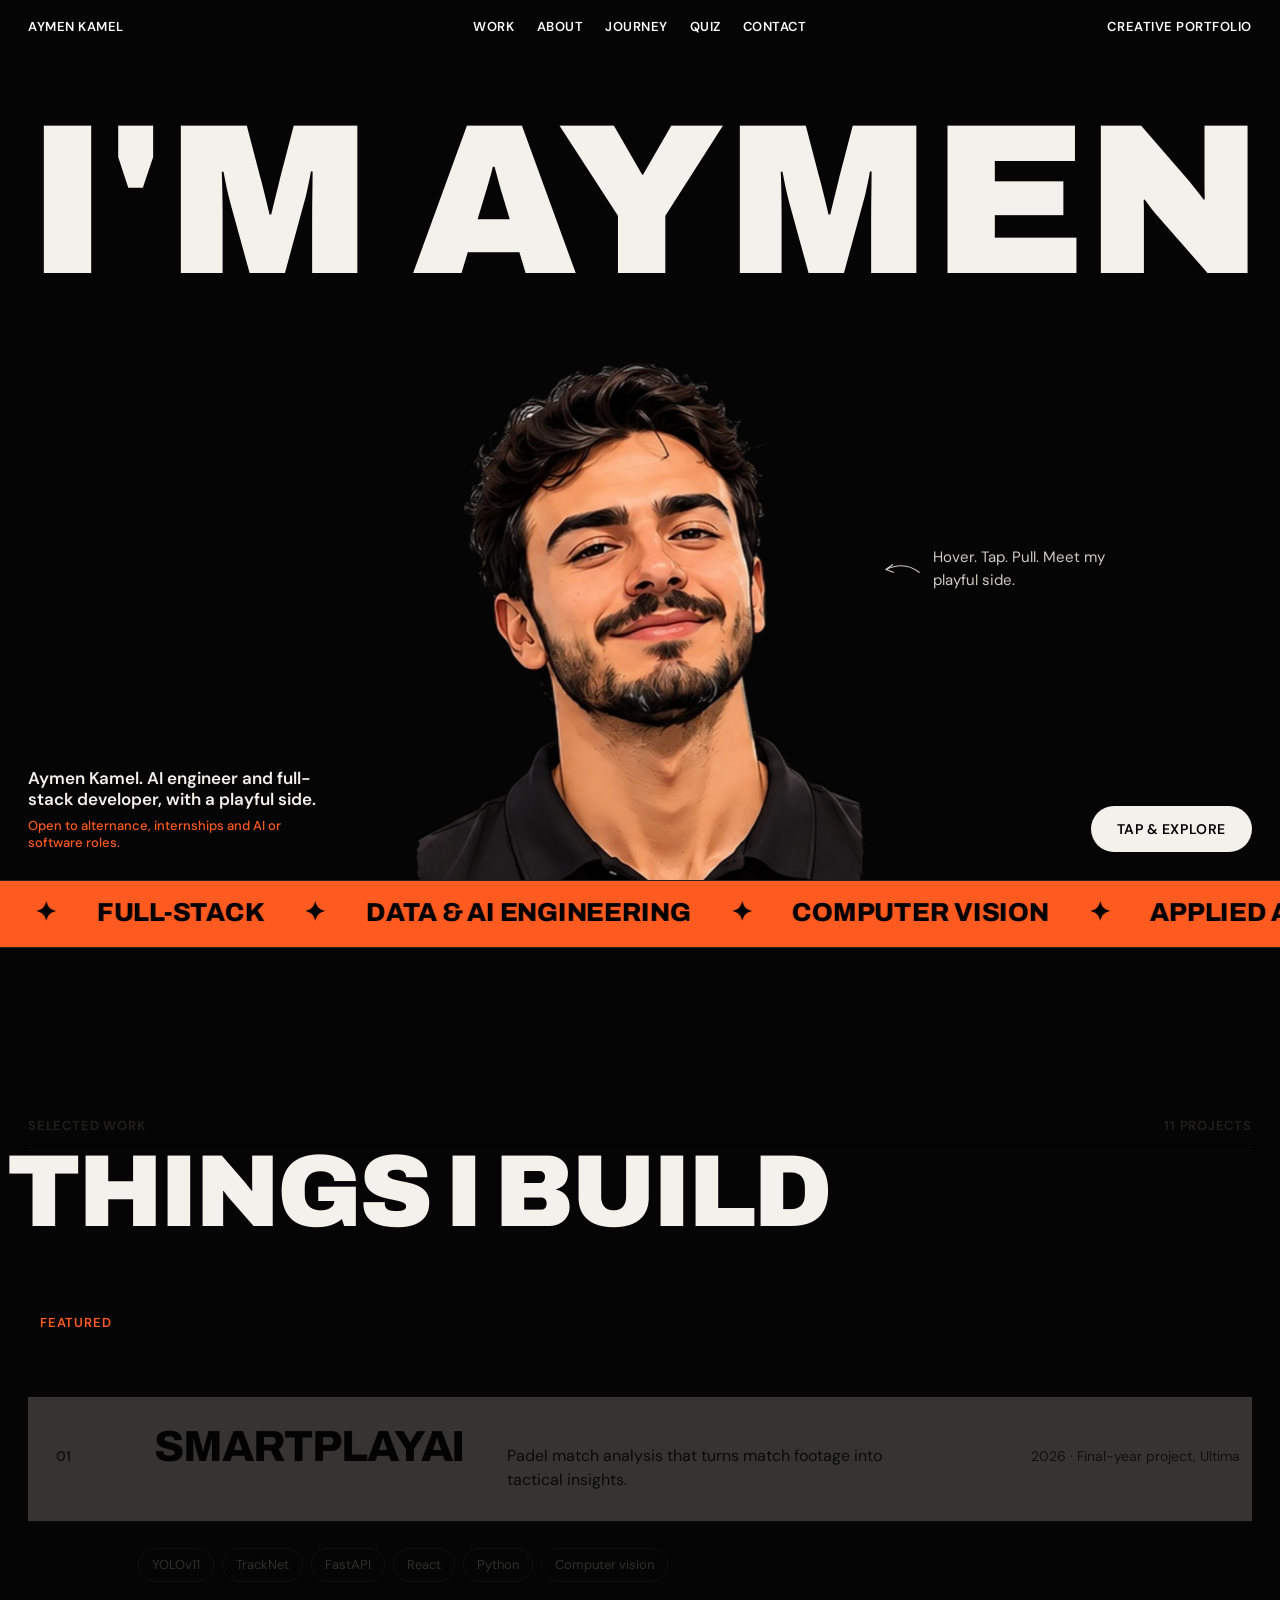
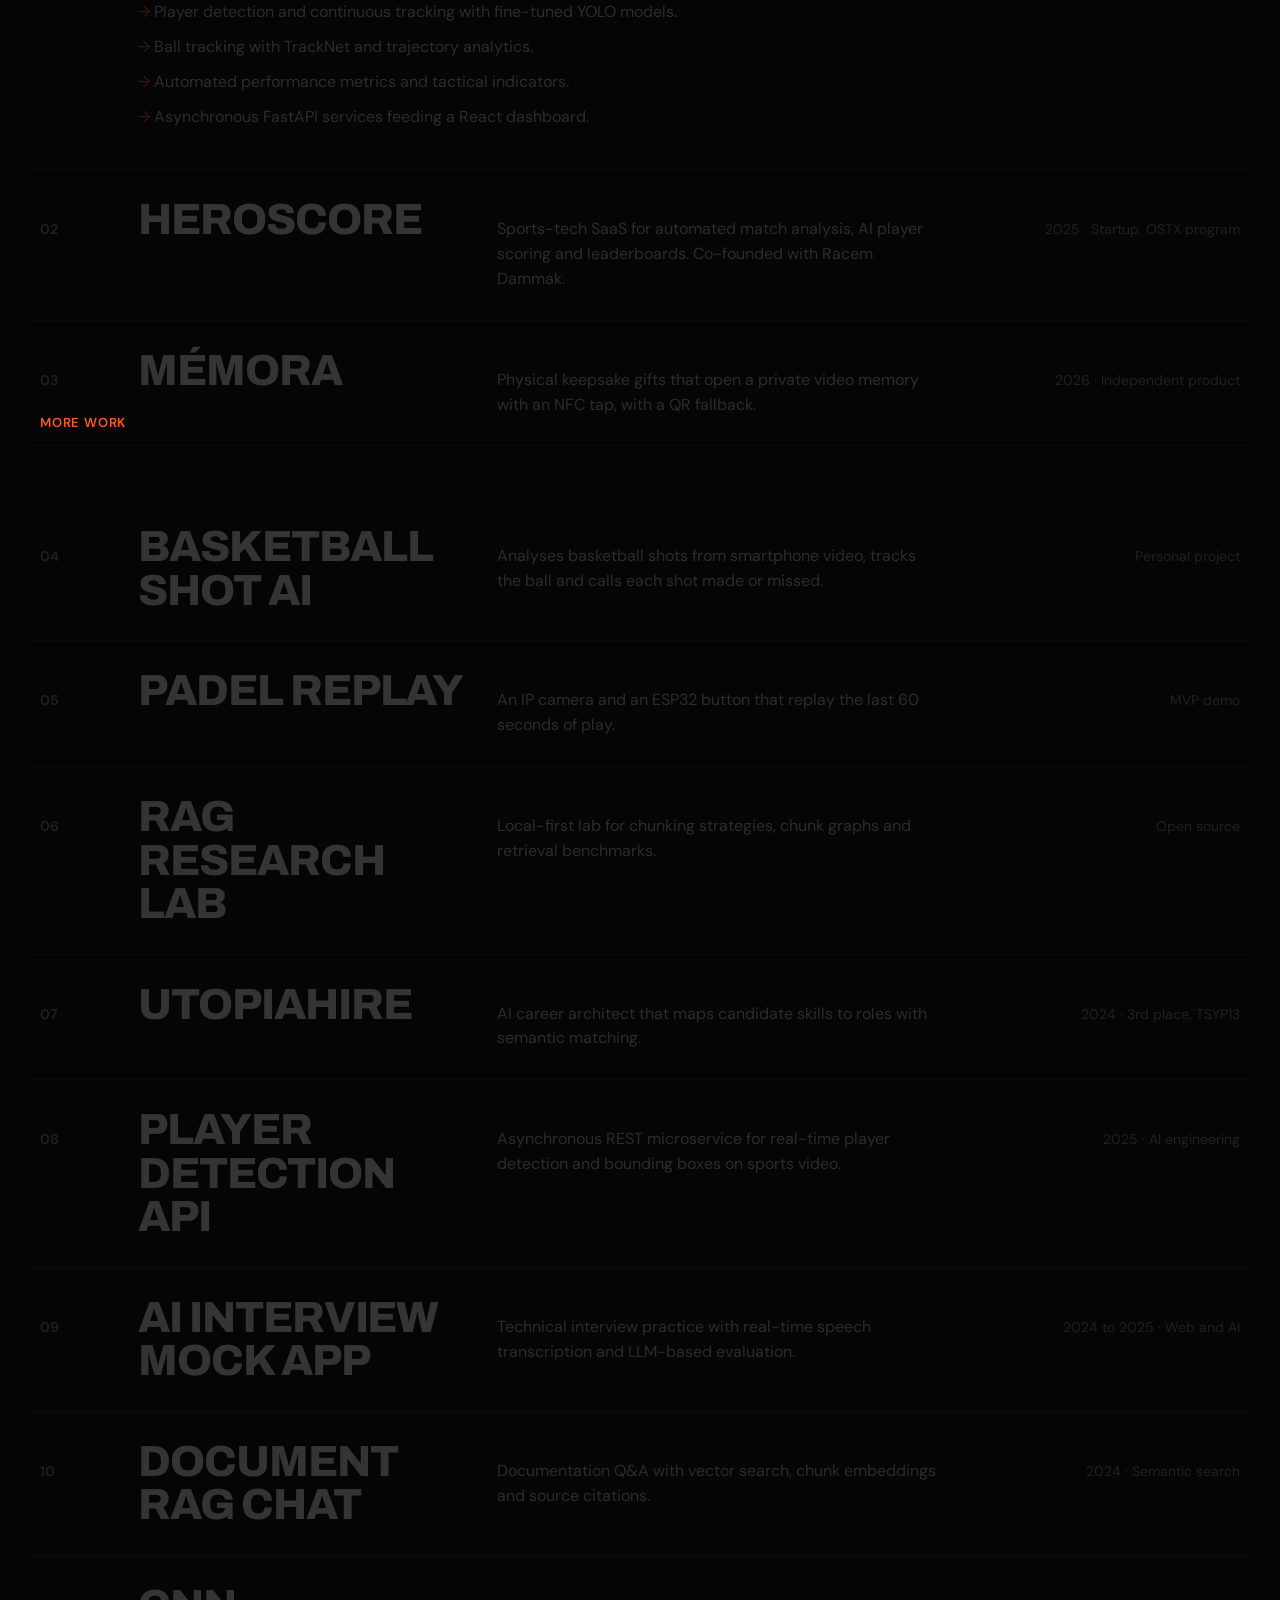
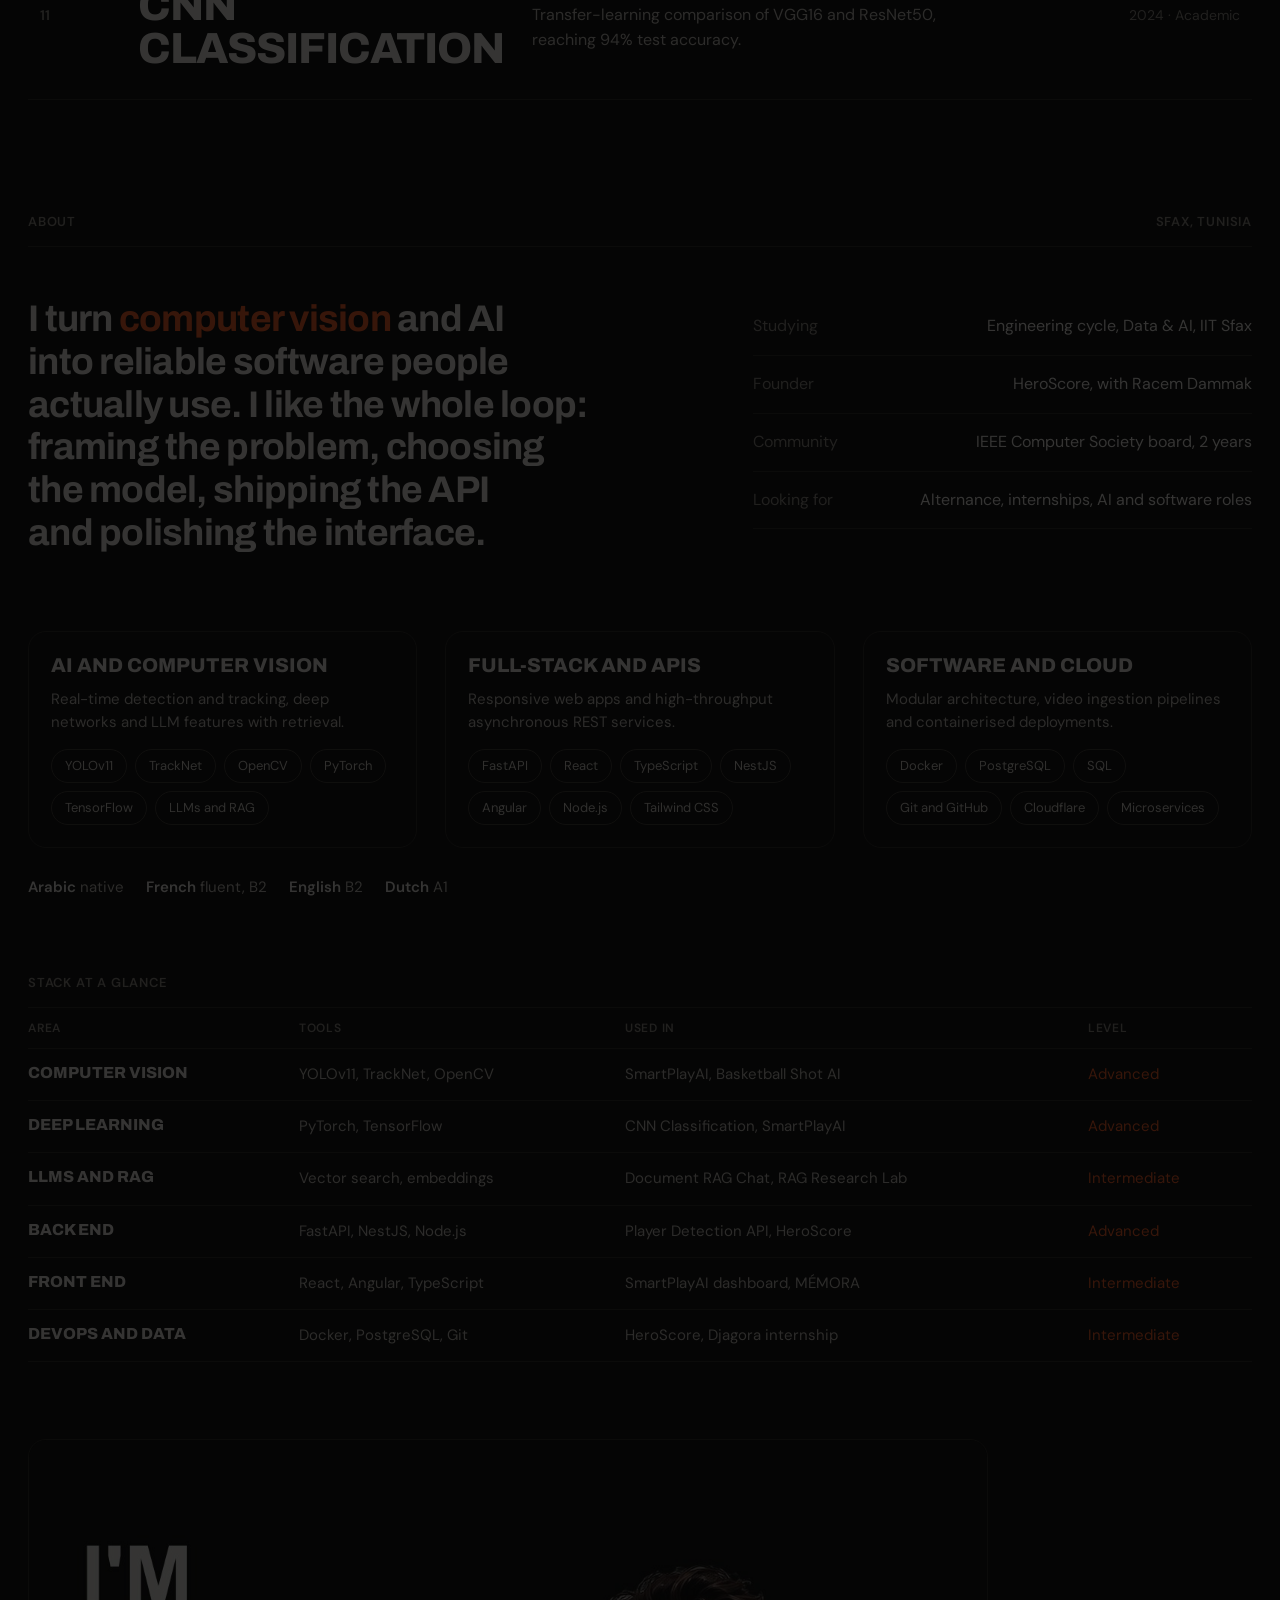
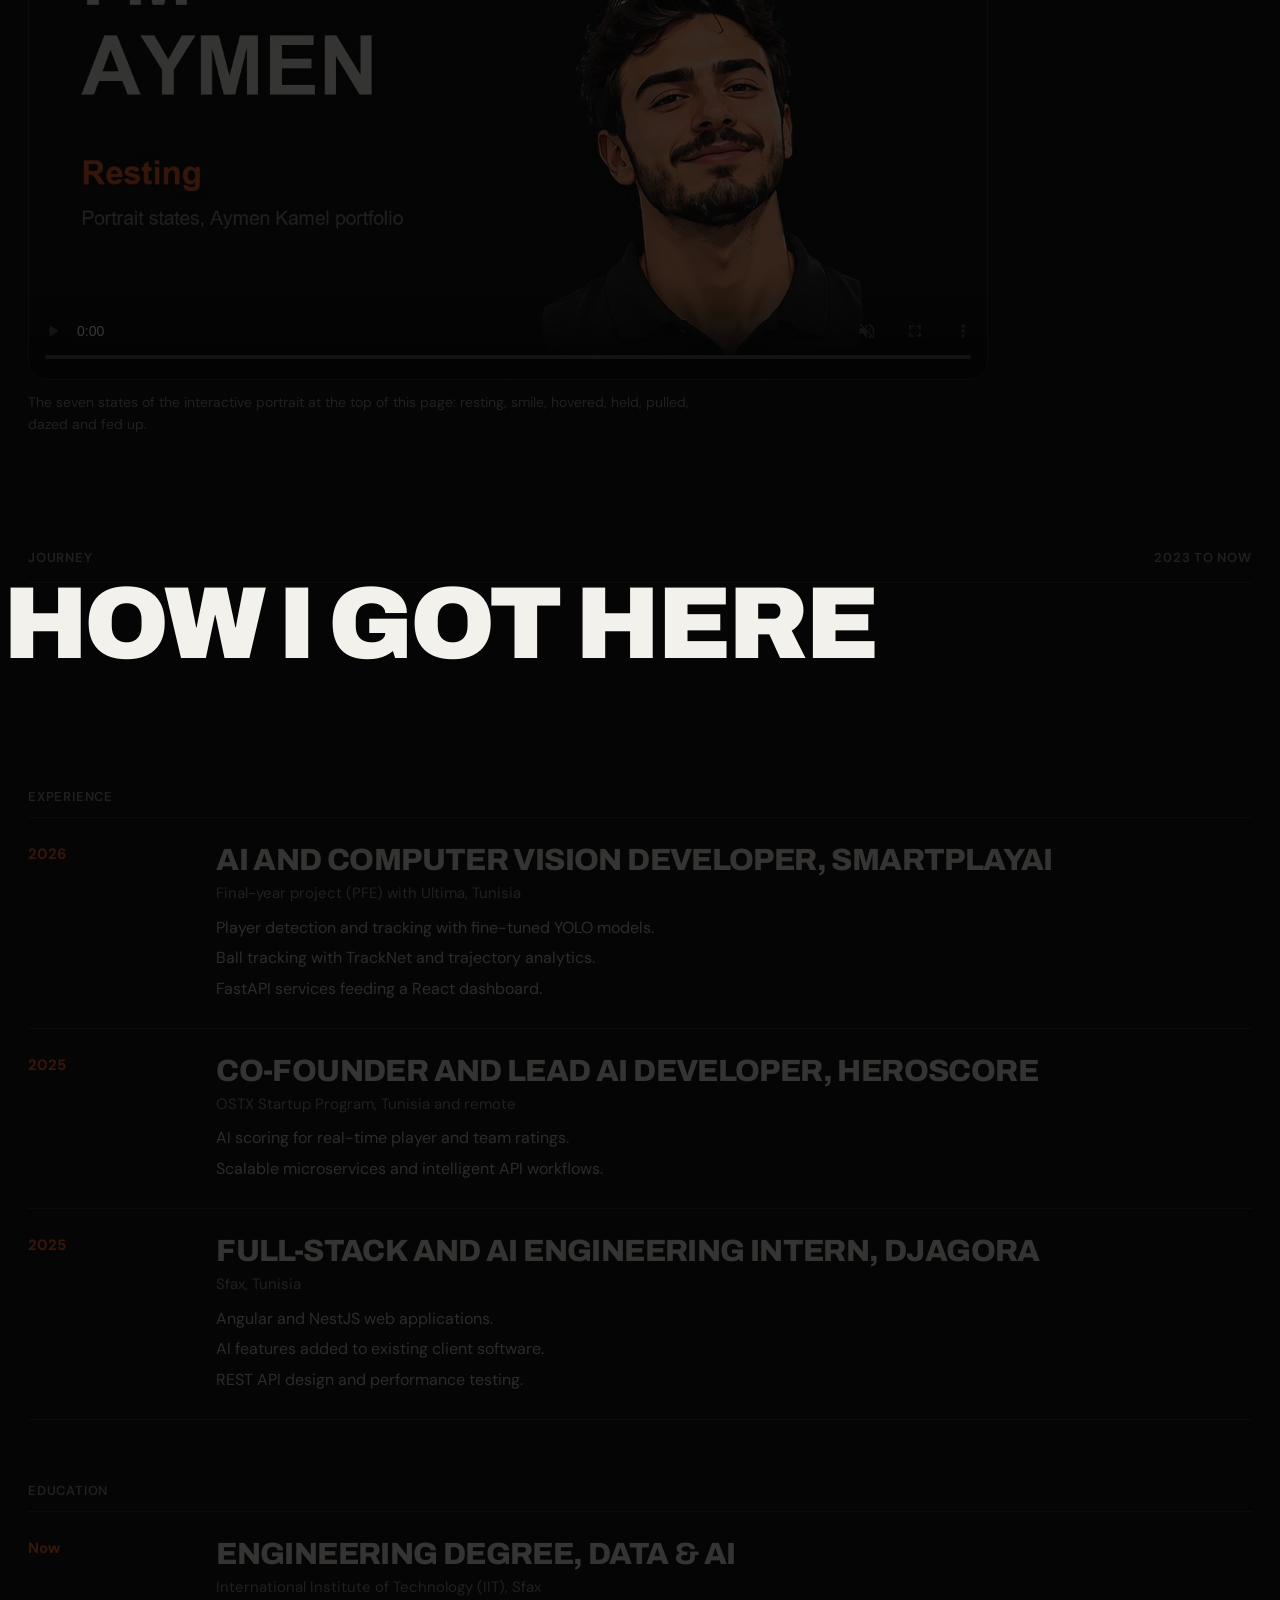
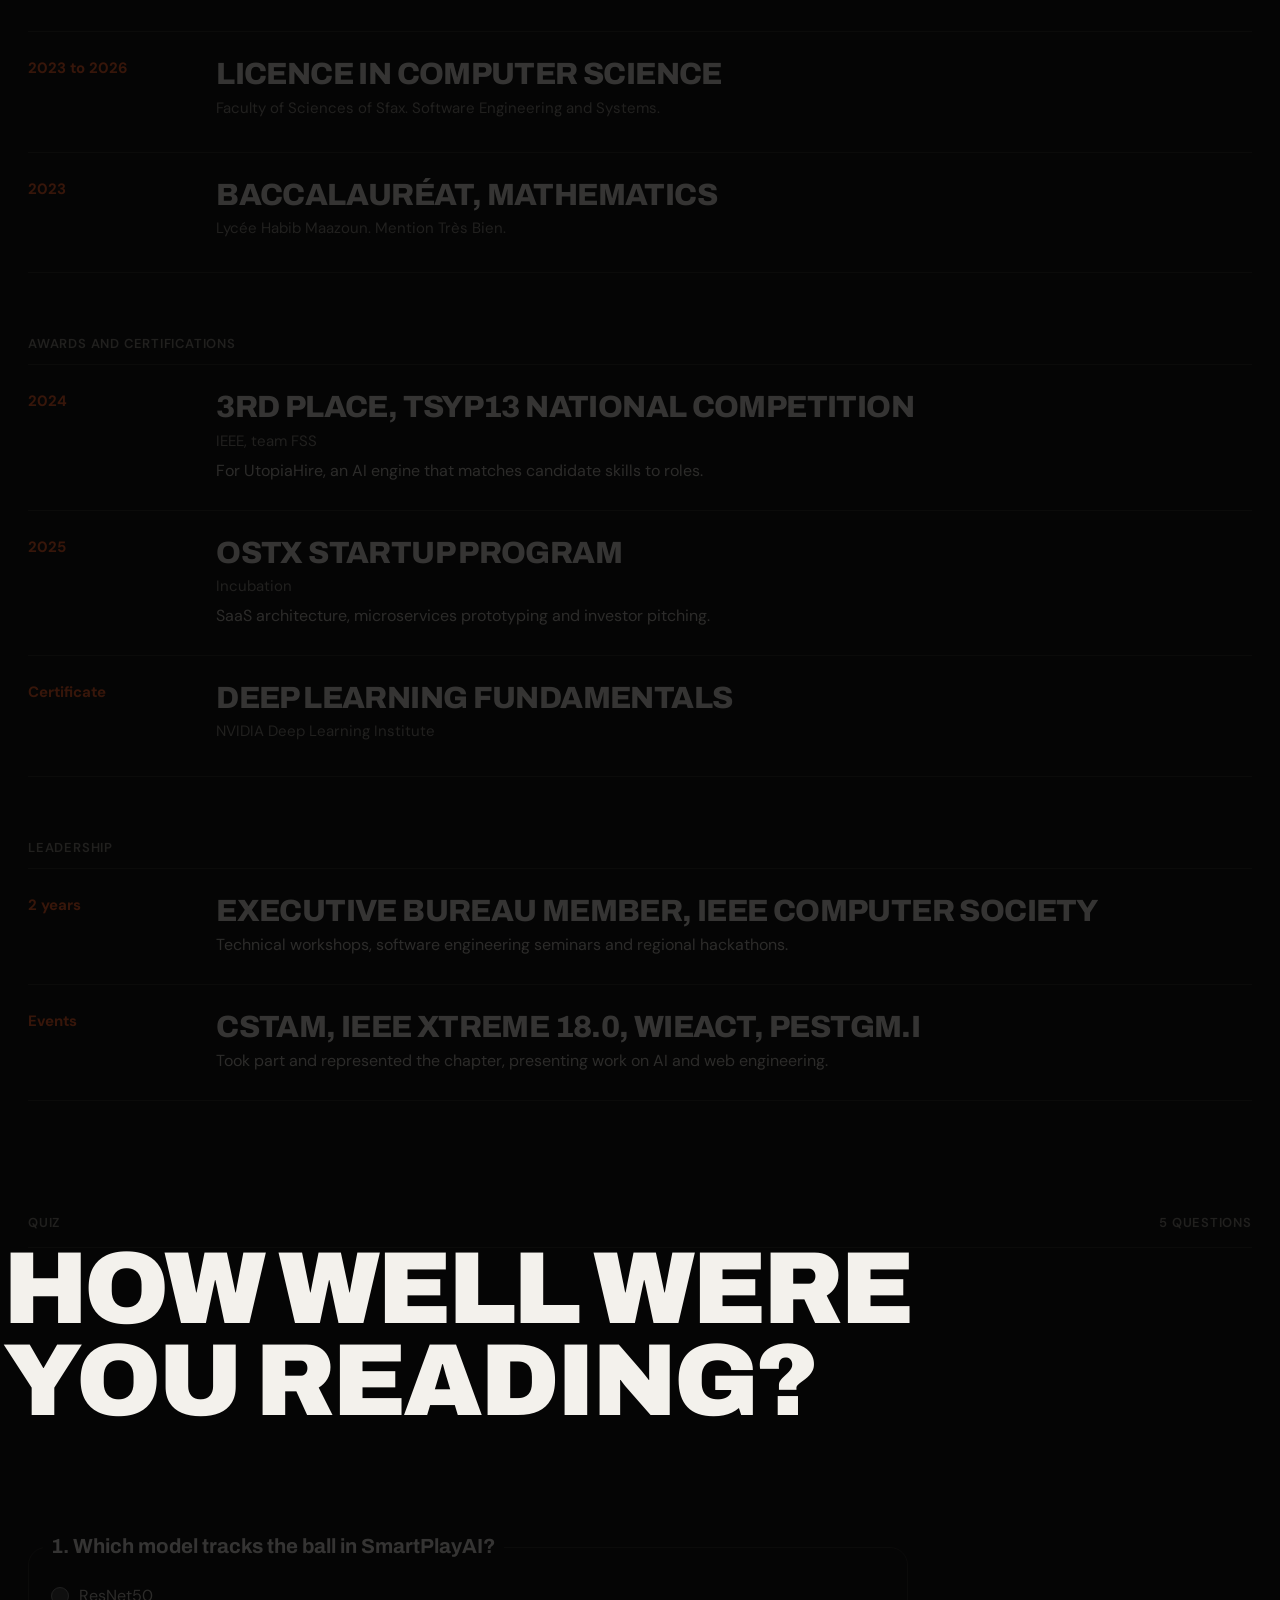
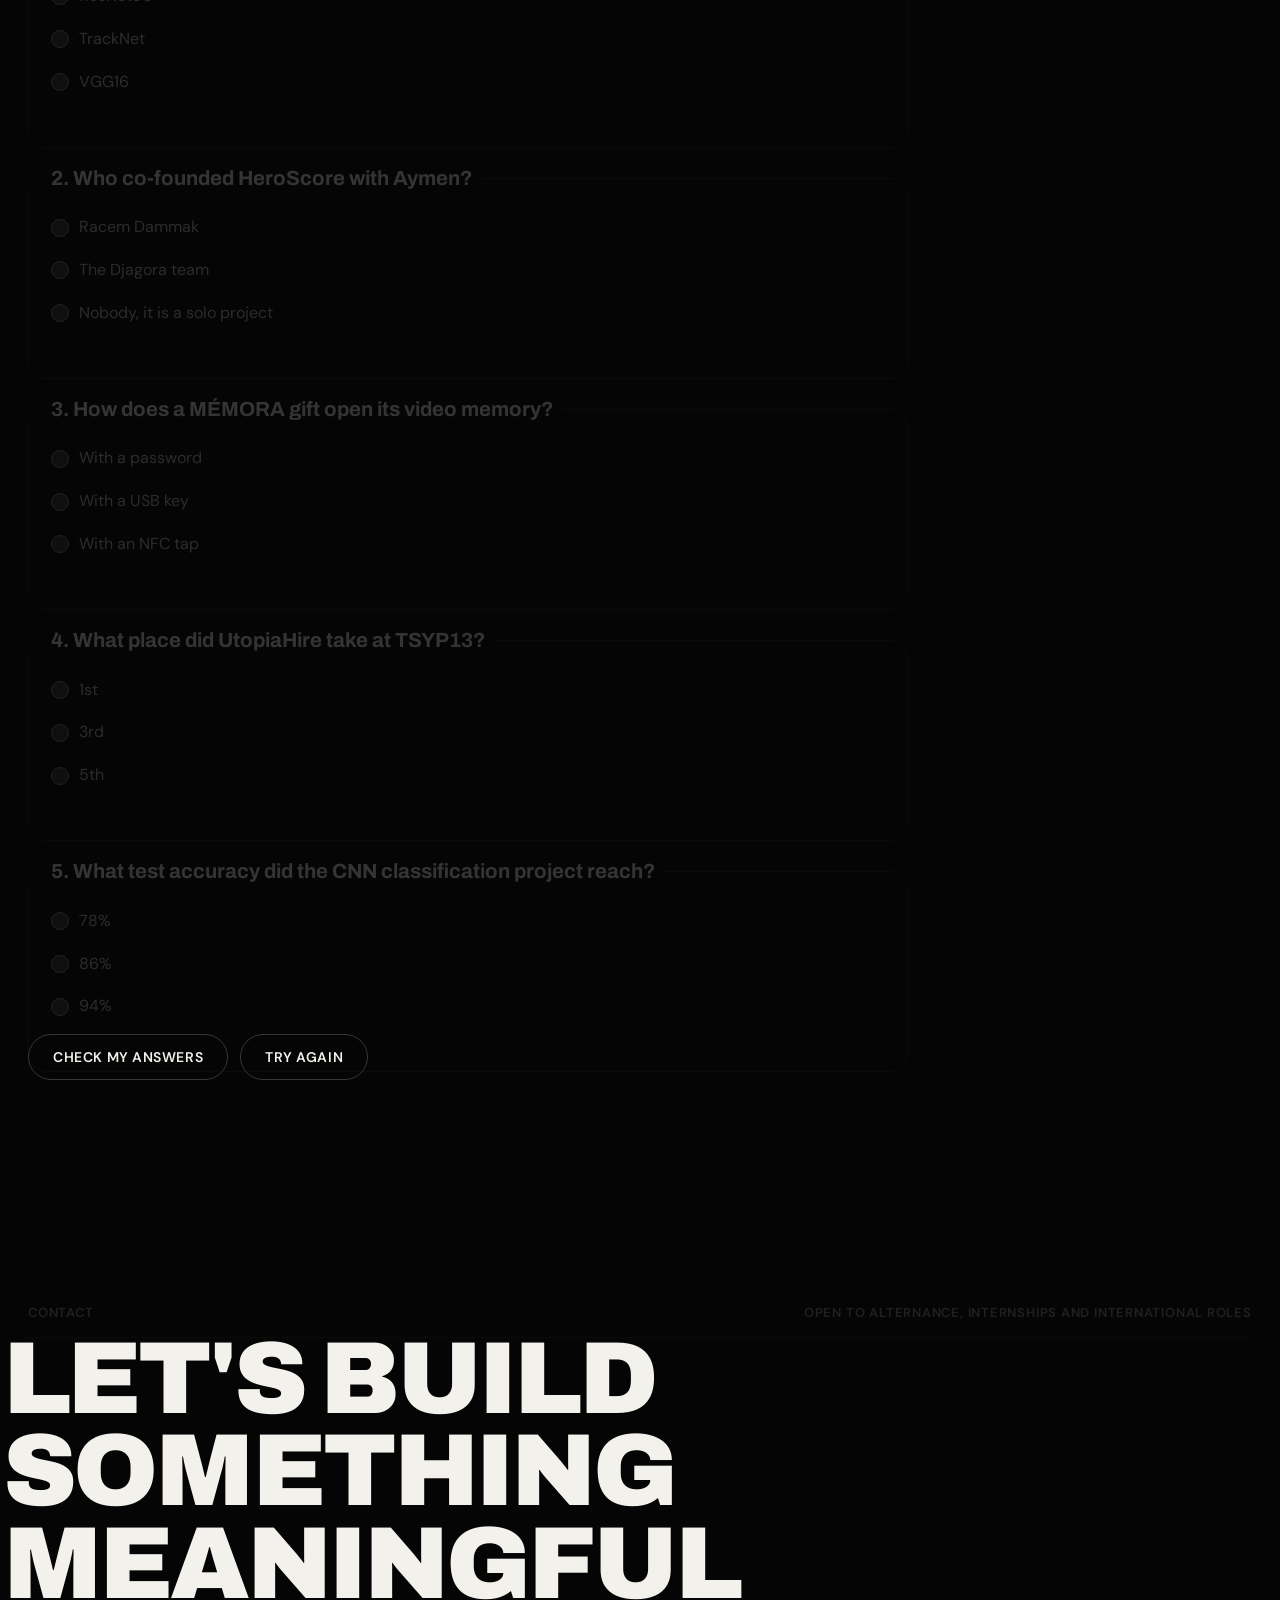
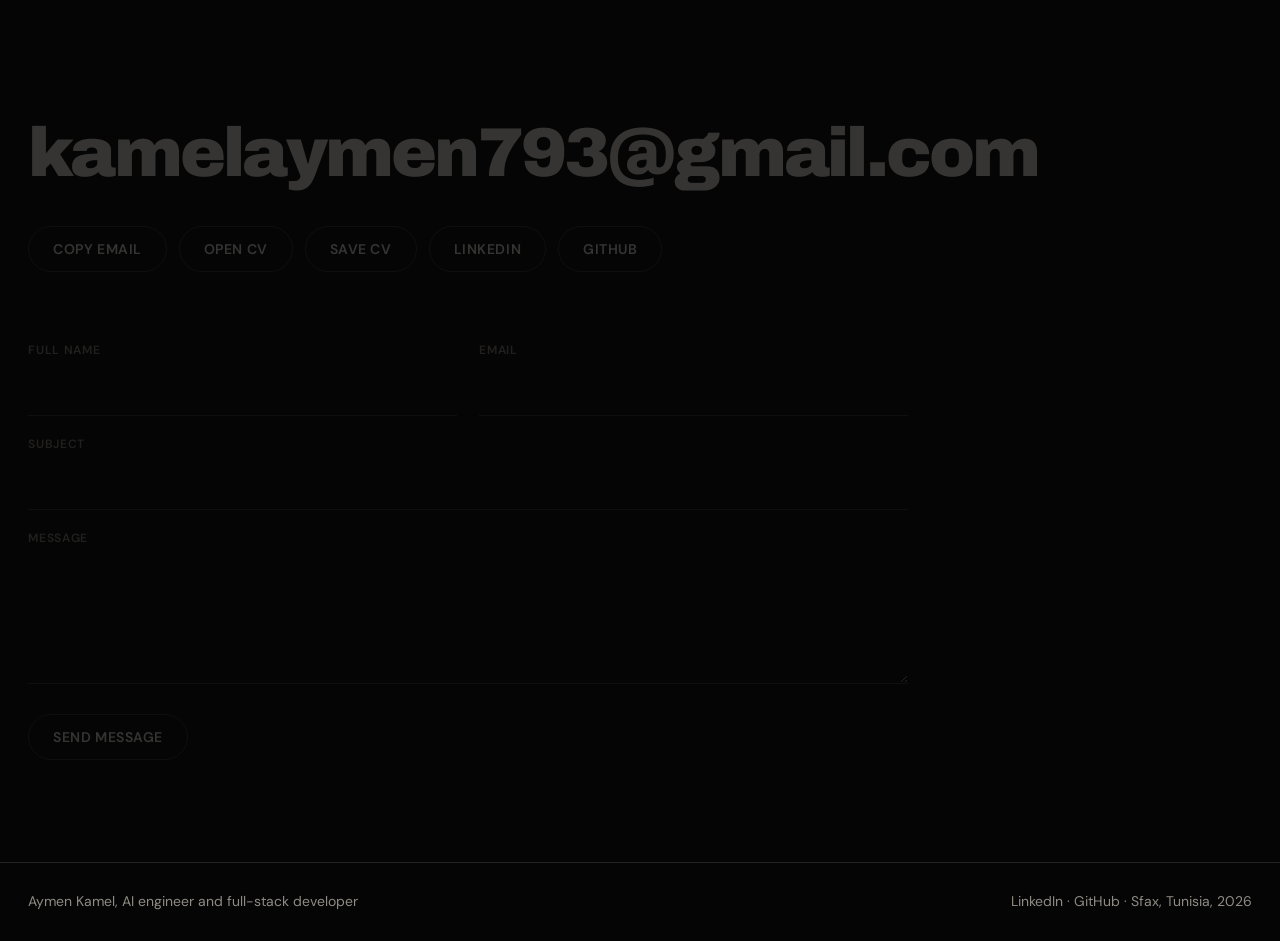
==== commit 26874e82: "Add quiz, stack table, video, main tag and external style.css Co-Authored-By: Claude Sonnet 5.5 <nor" ====
--- a/index.html
+++ b/index.html
@@ -28,175 +28,7 @@
 <link rel="preconnect" href="https://fonts.googleapis.com">
 <link rel="preconnect" href="https://fonts.gstatic.com" crossorigin>
 <link href="https://fonts.googleapis.com/css2?family=Archivo:wdth,wght@75..125,100..900&family=DM+Sans:wght@400;500;600&display=swap" rel="stylesheet">
-<style>
-/* Layout idea: one black stage. Giant name pinned to the top, portrait overlapping it and reacting to the pointer, then hard-ruled editorial rows below. */
-:root{
-  --bg:#050505;
-  --fg:#f3f1ec;
-  --mute:#8f8b84;
-  --line:#25231f;
-  --accent:#ff5a1f;
-  --display:'Archivo','Helvetica Neue',Arial,sans-serif;
-  --body:'DM Sans','Helvetica Neue',Arial,sans-serif;
-  --gutter:clamp(16px,2.2vw,32px);
-  color-scheme:dark;
-}
-*{box-sizing:border-box;margin:0;padding:0}
-html{scroll-behavior:smooth;background:var(--bg)}
-body{background:var(--bg);color:var(--fg);font-family:var(--body);font-size:16px;line-height:1.55;-webkit-font-smoothing:antialiased;overflow-x:hidden}
-a{color:inherit;text-decoration:none}
-:focus-visible{outline:2px solid var(--accent);outline-offset:3px}
-::selection{background:var(--accent);color:#000}
-
-/* top bar */
-.top{position:fixed;inset:0 0 auto 0;z-index:20;display:grid;grid-template-columns:1fr auto 1fr;align-items:center;padding:20px var(--gutter);font:600 13px/1 var(--body);letter-spacing:.04em;text-transform:uppercase;mix-blend-mode:difference;color:#fff}
-.top a:last-child{justify-self:end}
-.top nav{display:flex;gap:22px}
-.top a:hover{opacity:.6}
-
-/* hero */
-.hero{position:relative;height:clamp(620px,100svh,880px);overflow:hidden;touch-action:pan-y}
-.mega{position:absolute;left:var(--gutter);right:var(--gutter);top:clamp(70px,13%,130px);z-index:1;font-family:var(--display);font-weight:900;font-stretch:100%;line-height:.82;letter-spacing:-.035em;white-space:nowrap;text-transform:uppercase;user-select:none}
-.mega span{display:inline-block;font-size:15vw}
-.stage{position:absolute;left:50%;bottom:-9%;z-index:2;width:clamp(340px,52vw,780px);aspect-ratio:1/1;transform:translateX(-50%);perspective:900px;cursor:grab}
-.stage.dragging{cursor:grabbing}
-.portrait{position:absolute;inset:0;transform-style:preserve-3d;will-change:transform;touch-action:none;transform-origin:50% 100%}
-.portrait img{position:absolute;inset:0;width:100%;height:100%;object-fit:contain;object-position:center bottom;user-select:none;-webkit-user-drag:none;pointer-events:none;opacity:0}
-.portrait img.on{opacity:1}
-.portrait canvas{position:absolute;inset:0;width:100%;height:100%;pointer-events:none;display:none}
-.portrait.gl canvas{display:block}
-.portrait.gl img,.portrait.gl img.on{opacity:0}
-
-.hint{position:absolute;z-index:3;left:calc(50% + clamp(150px,19vw,290px));top:62%;display:flex;gap:12px;align-items:center;color:#cfcbc4;font-size:15px;max-width:240px}
-.hint svg{flex:none;width:38px;height:auto;stroke:#cfcbc4}
-.tagline{position:absolute;z-index:3;left:var(--gutter);bottom:var(--gutter);max-width:300px;font:600 17px/1.25 var(--body)}
-.cta{position:absolute;z-index:3;right:var(--gutter);bottom:var(--gutter);padding:16px 26px;border-radius:999px;background:var(--fg);color:#000;font:600 14px/1 var(--body);text-transform:uppercase;letter-spacing:.04em;transition:background .2s,transform .2s}
-.cta:hover{background:var(--accent);transform:translateY(-2px)}
-
-
-/* marquee */
-.marquee{border-block:1px solid var(--line);overflow:hidden;white-space:nowrap;padding:18px 0;background:var(--accent);color:#000}
-.marquee div{display:inline-flex;gap:40px;padding-right:40px;animation:slide 32s linear infinite;font:800 26px/1 var(--display);text-transform:uppercase;letter-spacing:-.01em}
-.marquee i{font-style:normal}
-@keyframes slide{to{transform:translateX(-50%)}}
-
-/* sections */
-section.block{padding:clamp(64px,9vw,130px) var(--gutter)}
-.label{display:flex;justify-content:space-between;gap:20px;padding-bottom:18px;border-bottom:1px solid var(--line);font:600 13px/1 var(--body);letter-spacing:.06em;text-transform:uppercase;color:var(--mute)}
-h2{font:900 clamp(40px,8vw,120px)/.9 var(--display);letter-spacing:-.03em;text-transform:uppercase;text-wrap:balance;margin:clamp(28px,4vw,56px) 0}
-
-/* work */
-.row{display:grid;grid-template-columns:70px 1.2fr 1.6fr 1fr;gap:var(--gutter);align-items:baseline;padding:28px 12px;border-bottom:1px solid var(--line);transition:background .25s,color .25s,padding .25s}
-.row:hover{background:var(--fg);color:#000;padding-left:28px}
-.row .n{font:600 14px var(--body);color:var(--mute);font-variant-numeric:tabular-nums}
-.row:hover .n,.row:hover .tags{color:#3b3832}
-.row h3{font:800 clamp(26px,3.4vw,52px)/1 var(--display);letter-spacing:-.025em;text-transform:uppercase}
-.row p{color:#c8c4bc;max-width:52ch}
-.row:hover p{color:#1b1a17}
-.tags{color:var(--mute);font-size:14px;text-align:right}
-
-/* about */
-.about{display:grid;grid-template-columns:1.3fr 1fr;gap:clamp(32px,6vw,100px)}
-.about .lead{font:700 clamp(24px,2.9vw,42px)/1.15 var(--display);letter-spacing:-.02em;text-wrap:balance}
-.about .lead em{font-style:normal;color:var(--accent)}
-.facts{display:grid;gap:0;align-content:start}
-.facts div{display:flex;justify-content:space-between;gap:20px;padding:16px 0;border-bottom:1px solid var(--line)}
-.facts dt{color:var(--mute)}
-.facts dd{text-align:right}
-.skills{display:grid;grid-template-columns:repeat(3,1fr);gap:var(--gutter);margin-top:clamp(40px,6vw,80px)}
-.skill{padding:22px;border:1px solid var(--line);border-radius:18px;transition:border-color .2s,transform .2s}
-.skill:hover{border-color:var(--accent);transform:translateY(-4px)}
-.skill h4{font:800 20px/1.1 var(--display);text-transform:uppercase;margin-bottom:12px}
-.skill ul{list-style:none;color:#c8c4bc;font-size:15px;display:grid;gap:4px}
-
-/* timeline */
-.tl div{display:grid;grid-template-columns:160px 1fr;gap:var(--gutter);padding:26px 0;border-bottom:1px solid var(--line)}
-.tl time{font:700 15px var(--body);color:var(--accent)}
-.tl h3{font:800 clamp(22px,2.4vw,34px)/1.05 var(--display);text-transform:uppercase;letter-spacing:-.02em;margin-bottom:6px}
-.tl p{color:#c8c4bc;max-width:60ch}
-
-/* contact */
-.contact{text-align:left}
-.mail{display:block;font:900 5.4vw/1.05 var(--display);letter-spacing:-.04em;overflow-wrap:anywhere;transition:color .2s}
-.mail:hover{color:var(--accent)}
-.actions{display:flex;flex-wrap:wrap;gap:12px;margin-top:36px}
-.btn{padding:15px 24px;border-radius:999px;border:1px solid #3a3730;background:transparent;color:var(--fg);font:600 14px/1 var(--body);text-transform:uppercase;letter-spacing:.04em;cursor:pointer;transition:background .2s,color .2s,border-color .2s}
-.btn:hover{background:var(--fg);color:#000;border-color:var(--fg)}
-footer{display:flex;justify-content:space-between;gap:20px;flex-wrap:wrap;padding:28px var(--gutter);border-top:1px solid var(--line);color:var(--mute);font-size:14px}
-
-
-/* scroll motion */
-.progress{position:fixed;left:0;top:0;z-index:40;width:100%;height:3px;background:var(--accent);transform-origin:0 50%;transform:scaleX(0);pointer-events:none}
-.marquee.js div{animation:none;will-change:transform}
-.mega,.stage,.tagline,.hint,.cta{will-change:translate,opacity}
-
-/* project case studies */
-summary{list-style:none;cursor:pointer;display:block}
-summary::-webkit-details-marker{display:none}
-.proj[open] .row{background:var(--fg);color:#000;padding-left:28px}
-.proj[open] .row .n,.proj[open] .row .tags{color:#3b3832}
-.proj[open] .row p{color:#1b1a17}
-summary:focus-visible .row{outline:2px solid var(--accent);outline-offset:-2px}
-.panel{display:grid;gap:18px;padding:26px 12px 40px calc(70px + var(--gutter) + 12px);border-bottom:1px solid var(--line)}
-.panel ul{list-style:none;display:grid;gap:10px;max-width:66ch;color:#c8c4bc}
-.panel li::before{content:"\2192\00a0";color:var(--accent)}
-.chips{display:flex;flex-wrap:wrap;gap:8px}
-.chip{display:inline-block;padding:6px 13px;border:1px solid #3a3730;border-radius:999px;font-size:13px;color:#d9d5cd}
-.skill .chips{margin-top:6px}
-.skill p{color:#c8c4bc;font-size:15px;margin-bottom:14px}
-.avail{display:block;margin-top:8px;font:500 13px/1.3 var(--body);color:var(--accent)}
-.grp{padding:26px 12px 12px;font:600 13px/1 var(--body);letter-spacing:.06em;text-transform:uppercase;color:var(--accent)}
-.skip{position:absolute;left:-999px;top:8px;z-index:50;padding:10px 14px;background:var(--fg);color:#000;border-radius:8px}
-.skip:focus{left:8px}
-.noscript-work{list-style:none;padding:0 var(--gutter);display:grid;gap:14px;color:#c8c4bc;margin-top:28px}
-
-/* journey groups */
-.group{margin-top:clamp(36px,5vw,64px)}
-.group h3.gh{font:600 13px/1 var(--body);letter-spacing:.06em;text-transform:uppercase;color:var(--mute);padding-bottom:14px;border-bottom:1px solid var(--line)}
-.tl ul{list-style:none;display:grid;gap:6px;margin-top:10px;color:#c8c4bc;max-width:64ch}
-.tl .where{color:var(--mute);font-size:15px;margin-bottom:6px}
-.langs{display:flex;flex-wrap:wrap;gap:8px 22px;margin-top:28px;color:#c8c4bc;font-size:15px}
-.langs b{color:var(--fg);font-weight:600}
-
-/* contact form */
-.form{display:grid;grid-template-columns:1fr 1fr;gap:22px;margin-top:clamp(40px,6vw,72px);max-width:880px}
-.form .full{grid-column:1/-1}
-.form label{display:block;font:600 12px/1 var(--body);letter-spacing:.06em;text-transform:uppercase;color:var(--mute);margin-bottom:10px}
-.form input,.form textarea{width:100%;padding:12px 0;background:transparent;border:0;border-bottom:1px solid #3a3730;border-radius:0;color:var(--fg);font:400 18px/1.4 var(--body)}
-.form input:focus,.form textarea:focus{outline:none;border-color:var(--accent)}
-.form textarea{min-height:130px;resize:vertical}
-.form .status{min-height:1.4em;color:var(--mute);font-size:15px}
-.form button{cursor:pointer}
-
-@media (max-width:900px){
-  .row{grid-template-columns:44px 1fr;row-gap:8px}
-  .row p,.row .tags{grid-column:2;text-align:left}
-  .about{grid-template-columns:1fr}
-  .skills{grid-template-columns:1fr}
-  .panel{padding-left:12px}
-  .form{grid-template-columns:1fr}
-  .hint{display:none}
-  .top nav{display:none}
-  .top{grid-template-columns:1fr auto}
-}
-@media (max-width:560px){
-  .skills{grid-template-columns:1fr}
-  .tl div{grid-template-columns:1fr;gap:6px}
-  .stage{width:112vw;bottom:-6%}
-  .tagline{top:178px;bottom:auto;right:var(--gutter);max-width:none;font-size:15px}
-  .avail{font-size:12px}
-  .cta{padding:13px 18px}
-}
-@media (prefers-reduced-motion:reduce){
-  html{scroll-behavior:auto}
-  .marquee div{animation:none}
-}
-
-.fun-bit{position:fixed;left:0;top:0;pointer-events:none;z-index:99;will-change:transform,opacity;font-size:28px}
-.fun-toast{position:fixed;left:50%;bottom:28px;transform:translate(-50%,20px);background:#fff;color:#000;font:700 14px var(--display,sans-serif);padding:10px 18px;border-radius:99px;opacity:0;transition:.35s;z-index:100;pointer-events:none}
-.fun-toast.on{opacity:1;transform:translate(-50%,0)}
-@media (prefers-reduced-motion:reduce){.fun-bit{display:none}}
-</style>
+<link rel="stylesheet" href="style.css">
 </head>
 <body>
 <a class="skip" href="#work">Skip to content</a>
@@ -204,10 +36,11 @@
 
 <header class="top">
   <a href="#hero">Aymen Kamel</a>
-  <nav aria-label="Sections"><a href="#work">Work</a><a href="#about">About</a><a href="#path">Journey</a><a href="#contact">Contact</a></nav>
+  <nav aria-label="Sections"><a href="#work">Work</a><a href="#about">About</a><a href="#path">Journey</a><a href="#quiz">Quiz</a><a href="#contact">Contact</a></nav>
   <a href="#contact">Creative portfolio</a>
 </header>
 
+<main id="main">
 <section class="hero" id="hero" aria-label="Introduction">
   <h1 class="mega" id="mega" aria-label="I'm Aymen"><span id="megaText">I'M AYMEN</span></h1>
 
@@ -278,6 +111,31 @@
     <div class="skill"><h4>Software and cloud</h4><p>Modular architecture, video ingestion pipelines and containerised deployments.</p><div class="chips"><span class="chip">Docker</span><span class="chip">PostgreSQL</span><span class="chip">SQL</span><span class="chip">Git and GitHub</span><span class="chip">Cloudflare</span><span class="chip">Microservices</span></div></div>
   </div>
   <p class="langs"><span><b>Arabic</b> native</span><span><b>French</b> fluent, B2</span><span><b>English</b> B2</span><span><b>Dutch</b> A1</span></p>
+
+  <div class="table-wrap">
+    <table class="stack">
+      <caption>Stack at a glance</caption>
+      <thead>
+        <tr><th scope="col">Area</th><th scope="col">Tools</th><th scope="col">Used in</th><th scope="col">Level</th></tr>
+      </thead>
+      <tbody>
+        <tr><th scope="row">Computer vision</th><td>YOLOv11, TrackNet, OpenCV</td><td>SmartPlayAI, Basketball Shot AI</td><td>Advanced</td></tr>
+        <tr><th scope="row">Deep learning</th><td>PyTorch, TensorFlow</td><td>CNN Classification, SmartPlayAI</td><td>Advanced</td></tr>
+        <tr><th scope="row">LLMs and RAG</th><td>Vector search, embeddings</td><td>Document RAG Chat, RAG Research Lab</td><td>Intermediate</td></tr>
+        <tr><th scope="row">Back end</th><td>FastAPI, NestJS, Node.js</td><td>Player Detection API, HeroScore</td><td>Advanced</td></tr>
+        <tr><th scope="row">Front end</th><td>React, Angular, TypeScript</td><td>SmartPlayAI dashboard, MÉMORA</td><td>Intermediate</td></tr>
+        <tr><th scope="row">DevOps and data</th><td>Docker, PostgreSQL, Git</td><td>HeroScore, Djagora internship</td><td>Intermediate</td></tr>
+      </tbody>
+    </table>
+  </div>
+
+  <figure class="reel">
+    <video controls muted loop playsinline preload="metadata" poster="assets/portrait-reel.jpg" width="1280" height="720">
+      <source src="assets/portrait-reel.mp4" type="video/mp4">
+      Your browser cannot play this video. <a href="assets/portrait-reel.mp4">Download it</a>.
+    </video>
+    <figcaption>The seven states of the interactive portrait at the top of this page: resting, smile, hovered, held, pulled, dazed and fed up.</figcaption>
+  </figure>
 </section>
 
 <section class="block" id="path" style="padding-top:0">
@@ -314,6 +172,53 @@
       <div><time>Events</time><article><h3>CSTAM, IEEE Xtreme 18.0, WiEAct, PESTGM.i</h3><p>Took part and represented the chapter, presenting work on AI and web engineering.</p></article></div>
     </div>
   </div>
+</section>
+
+<section class="block" id="quiz" style="padding-top:0" aria-labelledby="quiz-title">
+  <div class="label"><span>Quiz</span><span>5 questions</span></div>
+  <h2 id="quiz-title">How well were you reading?</h2>
+  <form class="quiz" id="quizForm" novalidate>
+    <fieldset>
+      <legend>1. Which model tracks the ball in SmartPlayAI?</legend>
+      <label><input type="radio" name="q1" value="a"> ResNet50</label>
+      <label><input type="radio" name="q1" value="b"> TrackNet</label>
+      <label><input type="radio" name="q1" value="c"> VGG16</label>
+      <p class="fb" aria-live="polite"></p>
+    </fieldset>
+    <fieldset>
+      <legend>2. Who co-founded HeroScore with Aymen?</legend>
+      <label><input type="radio" name="q2" value="a"> Racem Dammak</label>
+      <label><input type="radio" name="q2" value="b"> The Djagora team</label>
+      <label><input type="radio" name="q2" value="c"> Nobody, it is a solo project</label>
+      <p class="fb" aria-live="polite"></p>
+    </fieldset>
+    <fieldset>
+      <legend>3. How does a MÉMORA gift open its video memory?</legend>
+      <label><input type="radio" name="q3" value="a"> With a password</label>
+      <label><input type="radio" name="q3" value="b"> With a USB key</label>
+      <label><input type="radio" name="q3" value="c"> With an NFC tap</label>
+      <p class="fb" aria-live="polite"></p>
+    </fieldset>
+    <fieldset>
+      <legend>4. What place did UtopiaHire take at TSYP13?</legend>
+      <label><input type="radio" name="q4" value="a"> 1st</label>
+      <label><input type="radio" name="q4" value="b"> 3rd</label>
+      <label><input type="radio" name="q4" value="c"> 5th</label>
+      <p class="fb" aria-live="polite"></p>
+    </fieldset>
+    <fieldset>
+      <legend>5. What test accuracy did the CNN classification project reach?</legend>
+      <label><input type="radio" name="q5" value="a"> 78%</label>
+      <label><input type="radio" name="q5" value="b"> 86%</label>
+      <label><input type="radio" name="q5" value="c"> 94%</label>
+      <p class="fb" aria-live="polite"></p>
+    </fieldset>
+    <div class="quiz-actions">
+      <button class="btn" type="submit">Check my answers</button>
+      <button class="btn" type="reset">Try again</button>
+    </div>
+    <p class="quiz-score" id="quizScore" role="status" aria-live="polite"></p>
+  </form>
 </section>
 
 <section class="block contact" id="contact" style="padding-top:0">
@@ -339,6 +244,7 @@
     <p class="status full" id="status" role="status" aria-live="polite"></p>
   </form>
 </section>
+</main>
 
 <footer><span>Aymen Kamel, AI engineer and full-stack developer</span><span><a href="https://www.linkedin.com/in/aymen-kamel-b135a3301/" rel="noopener">LinkedIn</a> · <a href="https://github.com/aymen-kamel" rel="noopener">GitHub</a> · Sfax, Tunisia, 2026</span></footer>
 
@@ -612,7 +518,7 @@
       mega: document.getElementById('mega'), stage: document.getElementById('stage'),
       tag: document.querySelector('.tagline'), hint: document.querySelector('.hint'), cta: document.querySelector('.cta')
     };
-    var rise = Array.prototype.slice.call(document.querySelectorAll('.label, .about .lead, .facts > div, .skill, .langs, details.proj, .group .gh, .tl > div, .mail, .actions, .form'));
+    var rise = Array.prototype.slice.call(document.querySelectorAll('.label, .about .lead, .facts > div, .skill, .langs, details.proj, .group .gh, .tl > div, .mail, .actions, .form, .table-wrap, .reel, .quiz fieldset'));
     var slide = Array.prototype.slice.call(document.querySelectorAll('section.block h2'));
     var lastY = -1, vel = 0, offset = 0, lastTop = window.scrollY;
 
@@ -684,6 +590,39 @@
       })
       .catch(function(){ status.textContent = 'The message could not be sent. Please write to kamelaymen793@gmail.com.'; });
   });
+
+  /* ---- quiz: answers come from the content of this page ---- */
+  var quiz = document.getElementById('quizForm'), quizScore = document.getElementById('quizScore');
+  var answers = {
+    q1: {ok:'b', why:'TrackNet follows the ball; YOLO handles the players.'},
+    q2: {ok:'a', why:'HeroScore was co-founded with Racem Dammak.'},
+    q3: {ok:'c', why:'An NFC tap opens the memory, with a QR code as fallback.'},
+    q4: {ok:'b', why:'UtopiaHire took 3rd place at the TSYP13 national competition.'},
+    q5: {ok:'c', why:'VGG16 and ResNet50 transfer learning reached 94%.'}
+  };
+  var verdicts = ['Time to scroll back up!', 'A quick skim, then.', 'Not bad.', 'Good reading.', 'Very close!', 'Perfect score. Let’s talk.'];
+  quiz.addEventListener('submit', function(e){
+    e.preventDefault();
+    var score = 0, total = 0, missing = 0;
+    Object.keys(answers).forEach(function(q){
+      total++;
+      var fs = quiz.querySelector('input[name="' + q + '"]').closest('fieldset');
+      var fb = fs.querySelector('.fb');
+      var picked = quiz.querySelector('input[name="' + q + '"]:checked');
+      fs.classList.remove('right', 'wrong');
+      if(!picked){ missing++; fb.textContent = 'No answer yet.'; return; }
+      if(picked.value === answers[q].ok){ score++; fs.classList.add('right'); fb.textContent = 'Correct. ' + answers[q].why; }
+      else { fs.classList.add('wrong'); fb.textContent = 'Not quite. ' + answers[q].why; }
+    });
+    quizScore.textContent = 'Score: ' + score + ' / ' + total + '. ' + verdicts[score] + (missing ? ' (' + missing + ' unanswered)' : '');
+  });
+  quiz.addEventListener('reset', function(){
+    Array.prototype.forEach.call(quiz.querySelectorAll('fieldset'), function(fs){
+      fs.classList.remove('right', 'wrong');
+      fs.querySelector('.fb').textContent = '';
+    });
+    quizScore.textContent = '';
+  });
 })();
 
 /* Easter eggs: pure JS, no libraries */
--- a/style.css
+++ b/style.css
@@ -0,0 +1,199 @@
+/* Layout idea: one black stage. Giant name pinned to the top, portrait overlapping it and reacting to the pointer, then hard-ruled editorial rows below. */
+:root{
+  --bg:#050505;
+  --fg:#f3f1ec;
+  --mute:#8f8b84;
+  --line:#25231f;
+  --accent:#ff5a1f;
+  --display:'Archivo','Helvetica Neue',Arial,sans-serif;
+  --body:'DM Sans','Helvetica Neue',Arial,sans-serif;
+  --gutter:clamp(16px,2.2vw,32px);
+  color-scheme:dark;
+}
+*{box-sizing:border-box;margin:0;padding:0}
+html{scroll-behavior:smooth;background:var(--bg)}
+body{background:var(--bg);color:var(--fg);font-family:var(--body);font-size:16px;line-height:1.55;-webkit-font-smoothing:antialiased;overflow-x:hidden}
+a{color:inherit;text-decoration:none}
+:focus-visible{outline:2px solid var(--accent);outline-offset:3px}
+::selection{background:var(--accent);color:#000}
+
+/* top bar */
+.top{position:fixed;inset:0 0 auto 0;z-index:20;display:grid;grid-template-columns:1fr auto 1fr;align-items:center;padding:20px var(--gutter);font:600 13px/1 var(--body);letter-spacing:.04em;text-transform:uppercase;mix-blend-mode:difference;color:#fff}
+.top a:last-child{justify-self:end}
+.top nav{display:flex;gap:22px}
+.top a:hover{opacity:.6}
+
+/* hero */
+.hero{position:relative;height:clamp(620px,100svh,880px);overflow:hidden;touch-action:pan-y}
+.mega{position:absolute;left:var(--gutter);right:var(--gutter);top:clamp(70px,13%,130px);z-index:1;font-family:var(--display);font-weight:900;font-stretch:100%;line-height:.82;letter-spacing:-.035em;white-space:nowrap;text-transform:uppercase;user-select:none}
+.mega span{display:inline-block;font-size:15vw}
+.stage{position:absolute;left:50%;bottom:-9%;z-index:2;width:clamp(340px,52vw,780px);aspect-ratio:1/1;transform:translateX(-50%);perspective:900px;cursor:grab}
+.stage.dragging{cursor:grabbing}
+.portrait{position:absolute;inset:0;transform-style:preserve-3d;will-change:transform;touch-action:none;transform-origin:50% 100%}
+.portrait img{position:absolute;inset:0;width:100%;height:100%;object-fit:contain;object-position:center bottom;user-select:none;-webkit-user-drag:none;pointer-events:none;opacity:0}
+.portrait img.on{opacity:1}
+.portrait canvas{position:absolute;inset:0;width:100%;height:100%;pointer-events:none;display:none}
+.portrait.gl canvas{display:block}
+.portrait.gl img,.portrait.gl img.on{opacity:0}
+
+.hint{position:absolute;z-index:3;left:calc(50% + clamp(150px,19vw,290px));top:62%;display:flex;gap:12px;align-items:center;color:#cfcbc4;font-size:15px;max-width:240px}
+.hint svg{flex:none;width:38px;height:auto;stroke:#cfcbc4}
+.tagline{position:absolute;z-index:3;left:var(--gutter);bottom:var(--gutter);max-width:300px;font:600 17px/1.25 var(--body)}
+.cta{position:absolute;z-index:3;right:var(--gutter);bottom:var(--gutter);padding:16px 26px;border-radius:999px;background:var(--fg);color:#000;font:600 14px/1 var(--body);text-transform:uppercase;letter-spacing:.04em;transition:background .2s,transform .2s}
+.cta:hover{background:var(--accent);transform:translateY(-2px)}
+
+
+/* marquee */
+.marquee{border-block:1px solid var(--line);overflow:hidden;white-space:nowrap;padding:18px 0;background:var(--accent);color:#000}
+.marquee div{display:inline-flex;gap:40px;padding-right:40px;animation:slide 32s linear infinite;font:800 26px/1 var(--display);text-transform:uppercase;letter-spacing:-.01em}
+.marquee i{font-style:normal}
+@keyframes slide{to{transform:translateX(-50%)}}
+
+/* sections */
+section.block{padding:clamp(64px,9vw,130px) var(--gutter)}
+.label{display:flex;justify-content:space-between;gap:20px;padding-bottom:18px;border-bottom:1px solid var(--line);font:600 13px/1 var(--body);letter-spacing:.06em;text-transform:uppercase;color:var(--mute)}
+h2{font:900 clamp(40px,8vw,120px)/.9 var(--display);letter-spacing:-.03em;text-transform:uppercase;text-wrap:balance;margin:clamp(28px,4vw,56px) 0}
+
+/* work */
+.row{display:grid;grid-template-columns:70px 1.2fr 1.6fr 1fr;gap:var(--gutter);align-items:baseline;padding:28px 12px;border-bottom:1px solid var(--line);transition:background .25s,color .25s,padding .25s}
+.row:hover{background:var(--fg);color:#000;padding-left:28px}
+.row .n{font:600 14px var(--body);color:var(--mute);font-variant-numeric:tabular-nums}
+.row:hover .n,.row:hover .tags{color:#3b3832}
+.row h3{font:800 clamp(26px,3.4vw,52px)/1 var(--display);letter-spacing:-.025em;text-transform:uppercase}
+.row p{color:#c8c4bc;max-width:52ch}
+.row:hover p{color:#1b1a17}
+.tags{color:var(--mute);font-size:14px;text-align:right}
+
+/* about */
+.about{display:grid;grid-template-columns:1.3fr 1fr;gap:clamp(32px,6vw,100px)}
+.about .lead{font:700 clamp(24px,2.9vw,42px)/1.15 var(--display);letter-spacing:-.02em;text-wrap:balance}
+.about .lead em{font-style:normal;color:var(--accent)}
+.facts{display:grid;gap:0;align-content:start}
+.facts div{display:flex;justify-content:space-between;gap:20px;padding:16px 0;border-bottom:1px solid var(--line)}
+.facts dt{color:var(--mute)}
+.facts dd{text-align:right}
+.skills{display:grid;grid-template-columns:repeat(3,1fr);gap:var(--gutter);margin-top:clamp(40px,6vw,80px)}
+.skill{padding:22px;border:1px solid var(--line);border-radius:18px;transition:border-color .2s,transform .2s}
+.skill:hover{border-color:var(--accent);transform:translateY(-4px)}
+.skill h4{font:800 20px/1.1 var(--display);text-transform:uppercase;margin-bottom:12px}
+.skill ul{list-style:none;color:#c8c4bc;font-size:15px;display:grid;gap:4px}
+
+/* timeline */
+.tl div{display:grid;grid-template-columns:160px 1fr;gap:var(--gutter);padding:26px 0;border-bottom:1px solid var(--line)}
+.tl time{font:700 15px var(--body);color:var(--accent)}
+.tl h3{font:800 clamp(22px,2.4vw,34px)/1.05 var(--display);text-transform:uppercase;letter-spacing:-.02em;margin-bottom:6px}
+.tl p{color:#c8c4bc;max-width:60ch}
+
+/* contact */
+.contact{text-align:left}
+.mail{display:block;font:900 5.4vw/1.05 var(--display);letter-spacing:-.04em;overflow-wrap:anywhere;transition:color .2s}
+.mail:hover{color:var(--accent)}
+.actions{display:flex;flex-wrap:wrap;gap:12px;margin-top:36px}
+.btn{padding:15px 24px;border-radius:999px;border:1px solid #3a3730;background:transparent;color:var(--fg);font:600 14px/1 var(--body);text-transform:uppercase;letter-spacing:.04em;cursor:pointer;transition:background .2s,color .2s,border-color .2s}
+.btn:hover{background:var(--fg);color:#000;border-color:var(--fg)}
+footer{display:flex;justify-content:space-between;gap:20px;flex-wrap:wrap;padding:28px var(--gutter);border-top:1px solid var(--line);color:var(--mute);font-size:14px}
+
+
+/* scroll motion */
+.progress{position:fixed;left:0;top:0;z-index:40;width:100%;height:3px;background:var(--accent);transform-origin:0 50%;transform:scaleX(0);pointer-events:none}
+.marquee.js div{animation:none;will-change:transform}
+.mega,.stage,.tagline,.hint,.cta{will-change:translate,opacity}
+
+/* project case studies */
+summary{list-style:none;cursor:pointer;display:block}
+summary::-webkit-details-marker{display:none}
+.proj[open] .row{background:var(--fg);color:#000;padding-left:28px}
+.proj[open] .row .n,.proj[open] .row .tags{color:#3b3832}
+.proj[open] .row p{color:#1b1a17}
+summary:focus-visible .row{outline:2px solid var(--accent);outline-offset:-2px}
+.panel{display:grid;gap:18px;padding:26px 12px 40px calc(70px + var(--gutter) + 12px);border-bottom:1px solid var(--line)}
+.panel ul{list-style:none;display:grid;gap:10px;max-width:66ch;color:#c8c4bc}
+.panel li::before{content:"\2192\00a0";color:var(--accent)}
+.chips{display:flex;flex-wrap:wrap;gap:8px}
+.chip{display:inline-block;padding:6px 13px;border:1px solid #3a3730;border-radius:999px;font-size:13px;color:#d9d5cd}
+.skill .chips{margin-top:6px}
+.skill p{color:#c8c4bc;font-size:15px;margin-bottom:14px}
+.avail{display:block;margin-top:8px;font:500 13px/1.3 var(--body);color:var(--accent)}
+.grp{padding:26px 12px 12px;font:600 13px/1 var(--body);letter-spacing:.06em;text-transform:uppercase;color:var(--accent)}
+.skip{position:absolute;left:-999px;top:8px;z-index:50;padding:10px 14px;background:var(--fg);color:#000;border-radius:8px}
+.skip:focus{left:8px}
+.noscript-work{list-style:none;padding:0 var(--gutter);display:grid;gap:14px;color:#c8c4bc;margin-top:28px}
+
+/* journey groups */
+.group{margin-top:clamp(36px,5vw,64px)}
+.group h3.gh{font:600 13px/1 var(--body);letter-spacing:.06em;text-transform:uppercase;color:var(--mute);padding-bottom:14px;border-bottom:1px solid var(--line)}
+.tl ul{list-style:none;display:grid;gap:6px;margin-top:10px;color:#c8c4bc;max-width:64ch}
+.tl .where{color:var(--mute);font-size:15px;margin-bottom:6px}
+.langs{display:flex;flex-wrap:wrap;gap:8px 22px;margin-top:28px;color:#c8c4bc;font-size:15px}
+.langs b{color:var(--fg);font-weight:600}
+
+/* contact form */
+.form{display:grid;grid-template-columns:1fr 1fr;gap:22px;margin-top:clamp(40px,6vw,72px);max-width:880px}
+.form .full{grid-column:1/-1}
+.form label{display:block;font:600 12px/1 var(--body);letter-spacing:.06em;text-transform:uppercase;color:var(--mute);margin-bottom:10px}
+.form input,.form textarea{width:100%;padding:12px 0;background:transparent;border:0;border-bottom:1px solid #3a3730;border-radius:0;color:var(--fg);font:400 18px/1.4 var(--body)}
+.form input:focus,.form textarea:focus{outline:none;border-color:var(--accent)}
+.form textarea{min-height:130px;resize:vertical}
+.form .status{min-height:1.4em;color:var(--mute);font-size:15px}
+.form button{cursor:pointer}
+
+@media (max-width:900px){
+  .row{grid-template-columns:44px 1fr;row-gap:8px}
+  .row p,.row .tags{grid-column:2;text-align:left}
+  .about{grid-template-columns:1fr}
+  .skills{grid-template-columns:1fr}
+  .panel{padding-left:12px}
+  .form{grid-template-columns:1fr}
+  .hint{display:none}
+  .top nav{display:none}
+  .top{grid-template-columns:1fr auto}
+}
+@media (max-width:560px){
+  .skills{grid-template-columns:1fr}
+  .tl div{grid-template-columns:1fr;gap:6px}
+  .stage{width:112vw;bottom:-6%}
+  .tagline{top:178px;bottom:auto;right:var(--gutter);max-width:none;font-size:15px}
+  .avail{font-size:12px}
+  .cta{padding:13px 18px}
+}
+@media (prefers-reduced-motion:reduce){
+  html{scroll-behavior:auto}
+  .marquee div{animation:none}
+}
+
+.fun-bit{position:fixed;left:0;top:0;pointer-events:none;z-index:99;will-change:transform,opacity;font-size:28px}
+.fun-toast{position:fixed;left:50%;bottom:28px;transform:translate(-50%,20px);background:#fff;color:#000;font:700 14px var(--display,sans-serif);padding:10px 18px;border-radius:99px;opacity:0;transition:.35s;z-index:100;pointer-events:none}
+.fun-toast.on{opacity:1;transform:translate(-50%,0)}
+@media (prefers-reduced-motion:reduce){.fun-bit{display:none}}
+
+/* stack table */
+.table-wrap{margin-top:clamp(40px,6vw,80px);overflow-x:auto}
+.stack{width:100%;border-collapse:collapse;font-size:15px;min-width:560px}
+.stack caption{text-align:left;padding-bottom:18px;border-bottom:1px solid var(--line);font:600 13px/1 var(--body);letter-spacing:.06em;text-transform:uppercase;color:var(--mute)}
+.stack th,.stack td{padding:14px 12px 14px 0;border-bottom:1px solid var(--line);text-align:left;vertical-align:top}
+.stack thead th{font:600 12px/1 var(--body);letter-spacing:.06em;text-transform:uppercase;color:var(--mute)}
+.stack tbody th{font:800 16px/1.2 var(--display);text-transform:uppercase;color:var(--fg)}
+.stack td{color:#c8c4bc}
+.stack td:last-child{color:var(--accent);white-space:nowrap}
+.stack tbody tr{transition:background .2s}
+.stack tbody tr:hover{background:#121110}
+
+/* video */
+.reel{margin-top:clamp(40px,6vw,80px)}
+.reel video{display:block;width:100%;max-width:960px;height:auto;border:1px solid var(--line);border-radius:18px;background:#000}
+.reel figcaption{margin-top:12px;color:var(--mute);font-size:14px;max-width:70ch}
+
+/* quiz */
+.quiz{display:grid;gap:18px;max-width:880px}
+.quiz fieldset{border:1px solid var(--line);border-radius:18px;padding:20px 22px;display:grid;gap:10px;transition:border-color .2s}
+.quiz legend{padding:0 8px;margin-left:-8px;font:700 clamp(17px,1.6vw,21px)/1.25 var(--display)}
+.quiz label{display:flex;gap:10px;align-items:center;cursor:pointer;color:#c8c4bc;padding:4px 0}
+.quiz label:hover{color:var(--fg)}
+.quiz input{accent-color:var(--accent);width:18px;height:18px}
+.quiz .fb{min-height:1.3em;font-size:14px;color:var(--mute)}
+.quiz fieldset.right{border-color:#3bb273}
+.quiz fieldset.right .fb{color:#5fd08f}
+.quiz fieldset.wrong{border-color:var(--accent)}
+.quiz fieldset.wrong .fb{color:var(--accent)}
+.quiz-actions{display:flex;flex-wrap:wrap;gap:12px}
+.quiz-score{font:800 clamp(22px,2.6vw,34px)/1.1 var(--display);text-transform:uppercase;letter-spacing:-.01em;min-height:1.1em}
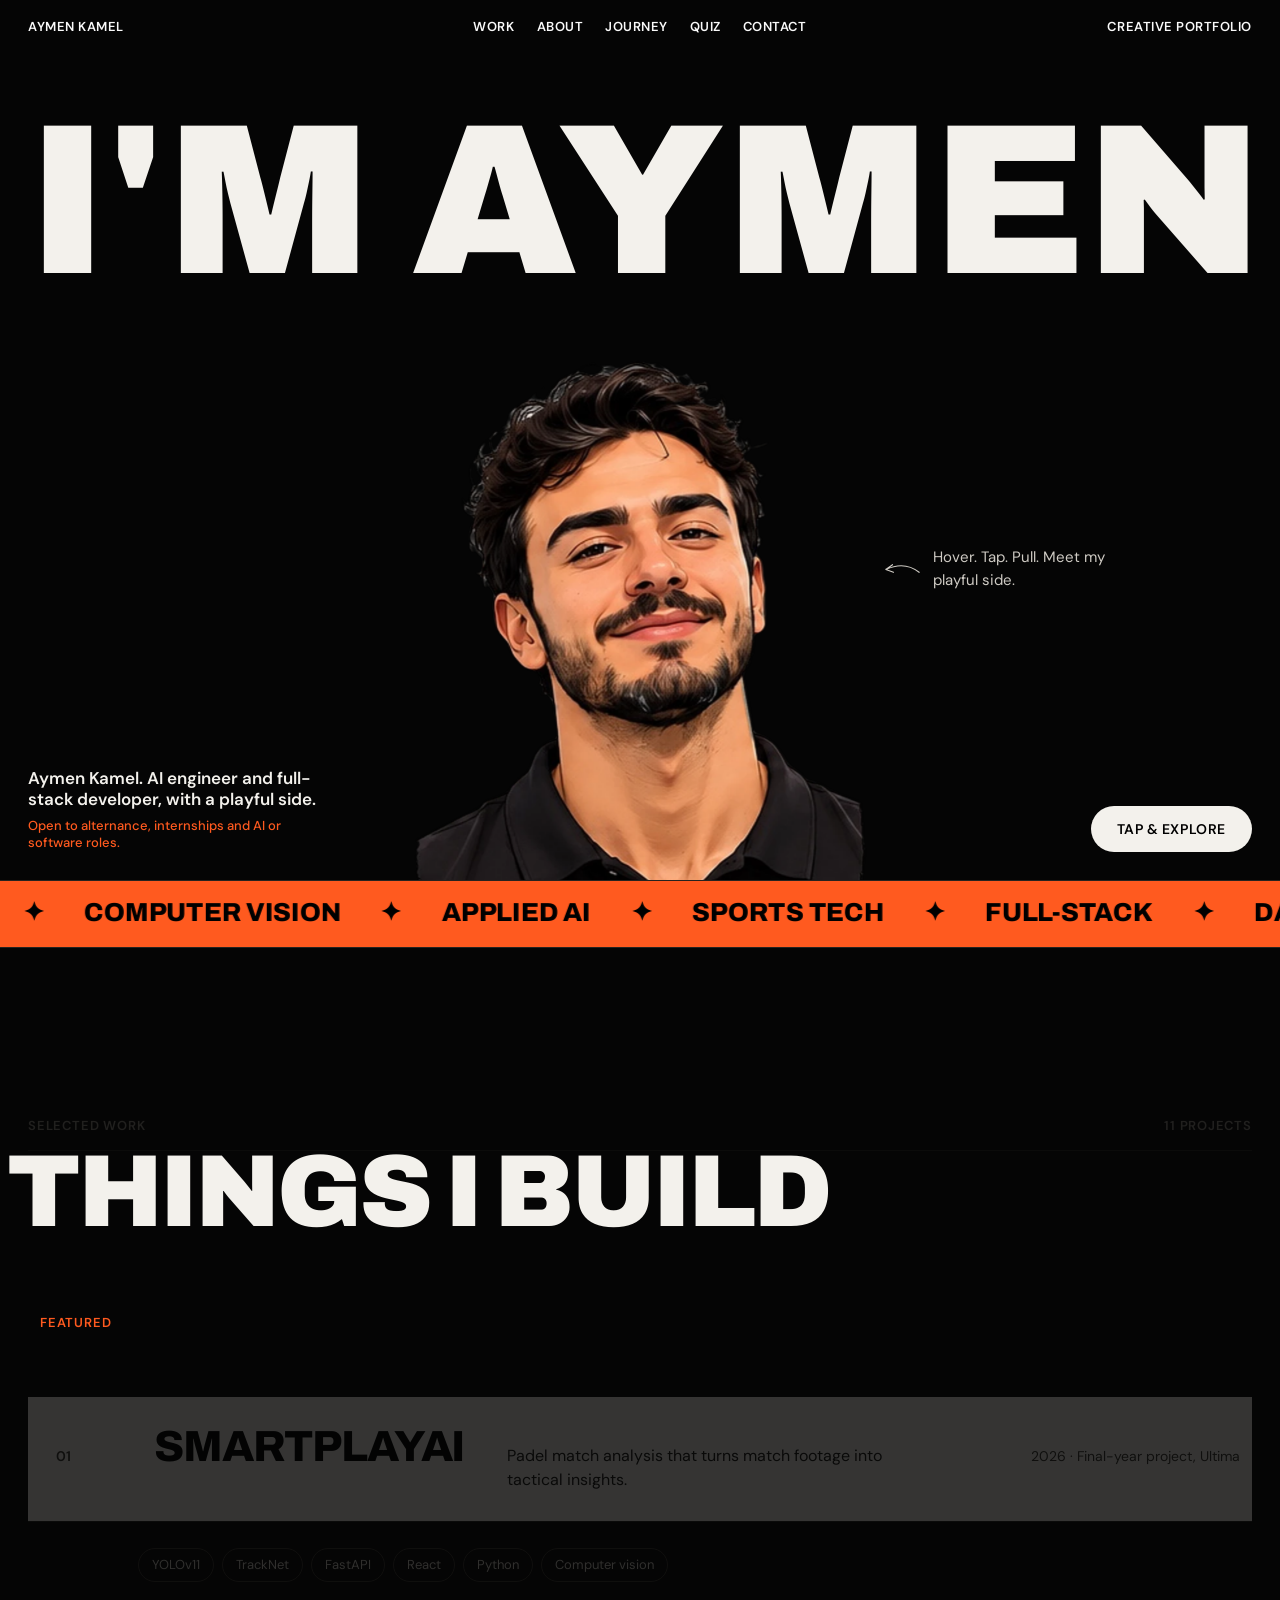
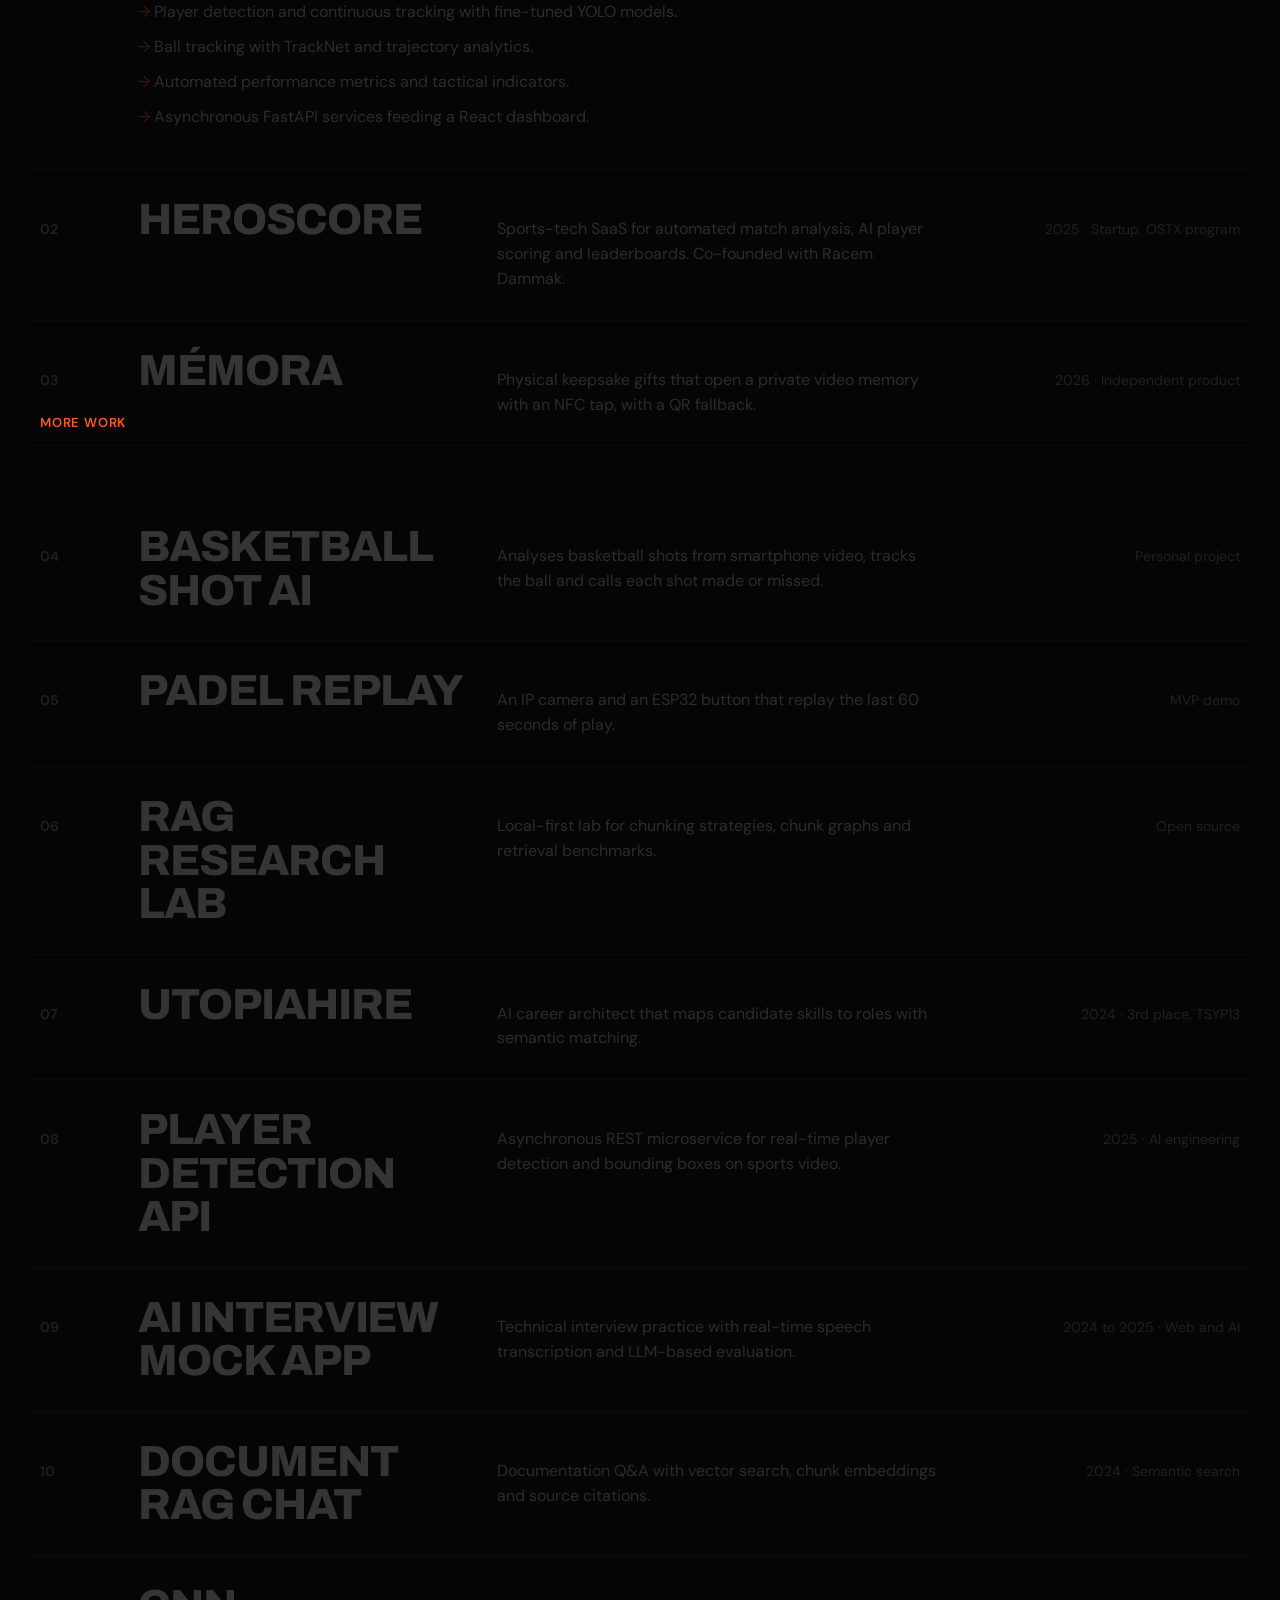
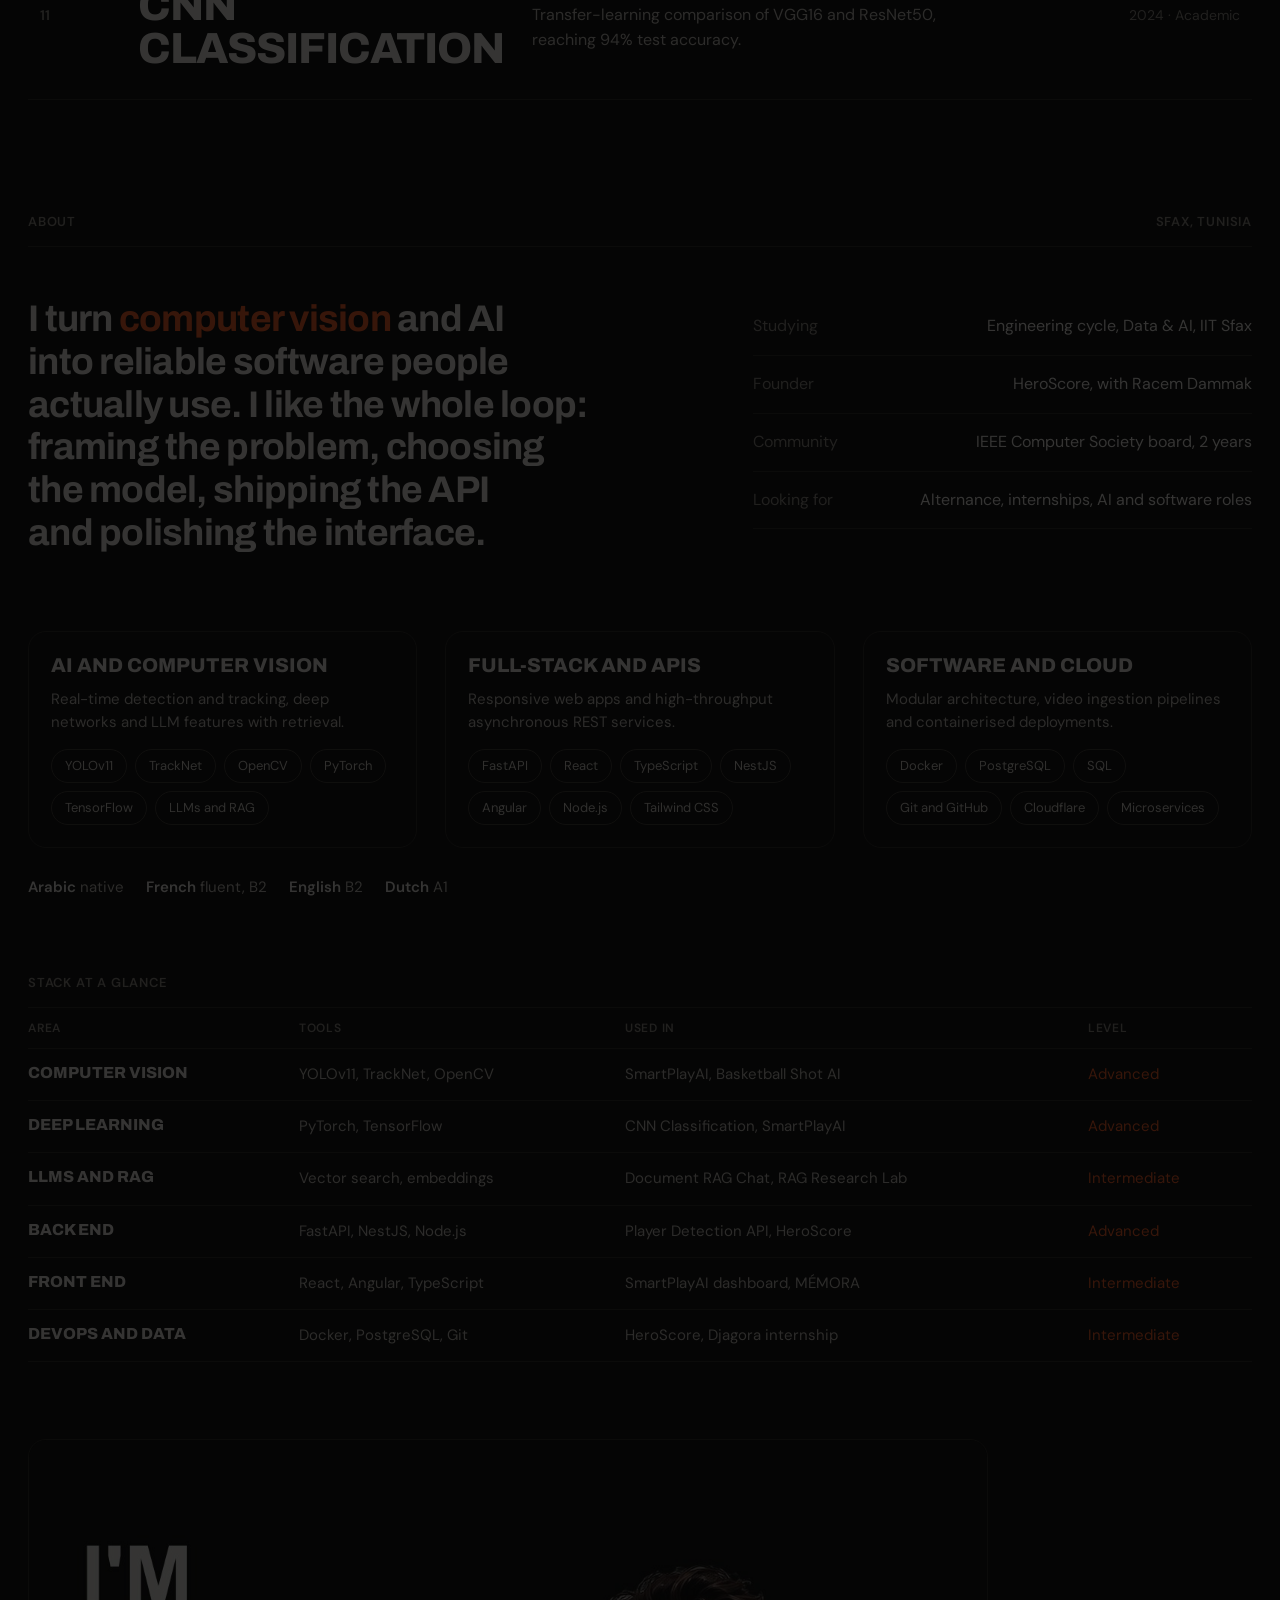
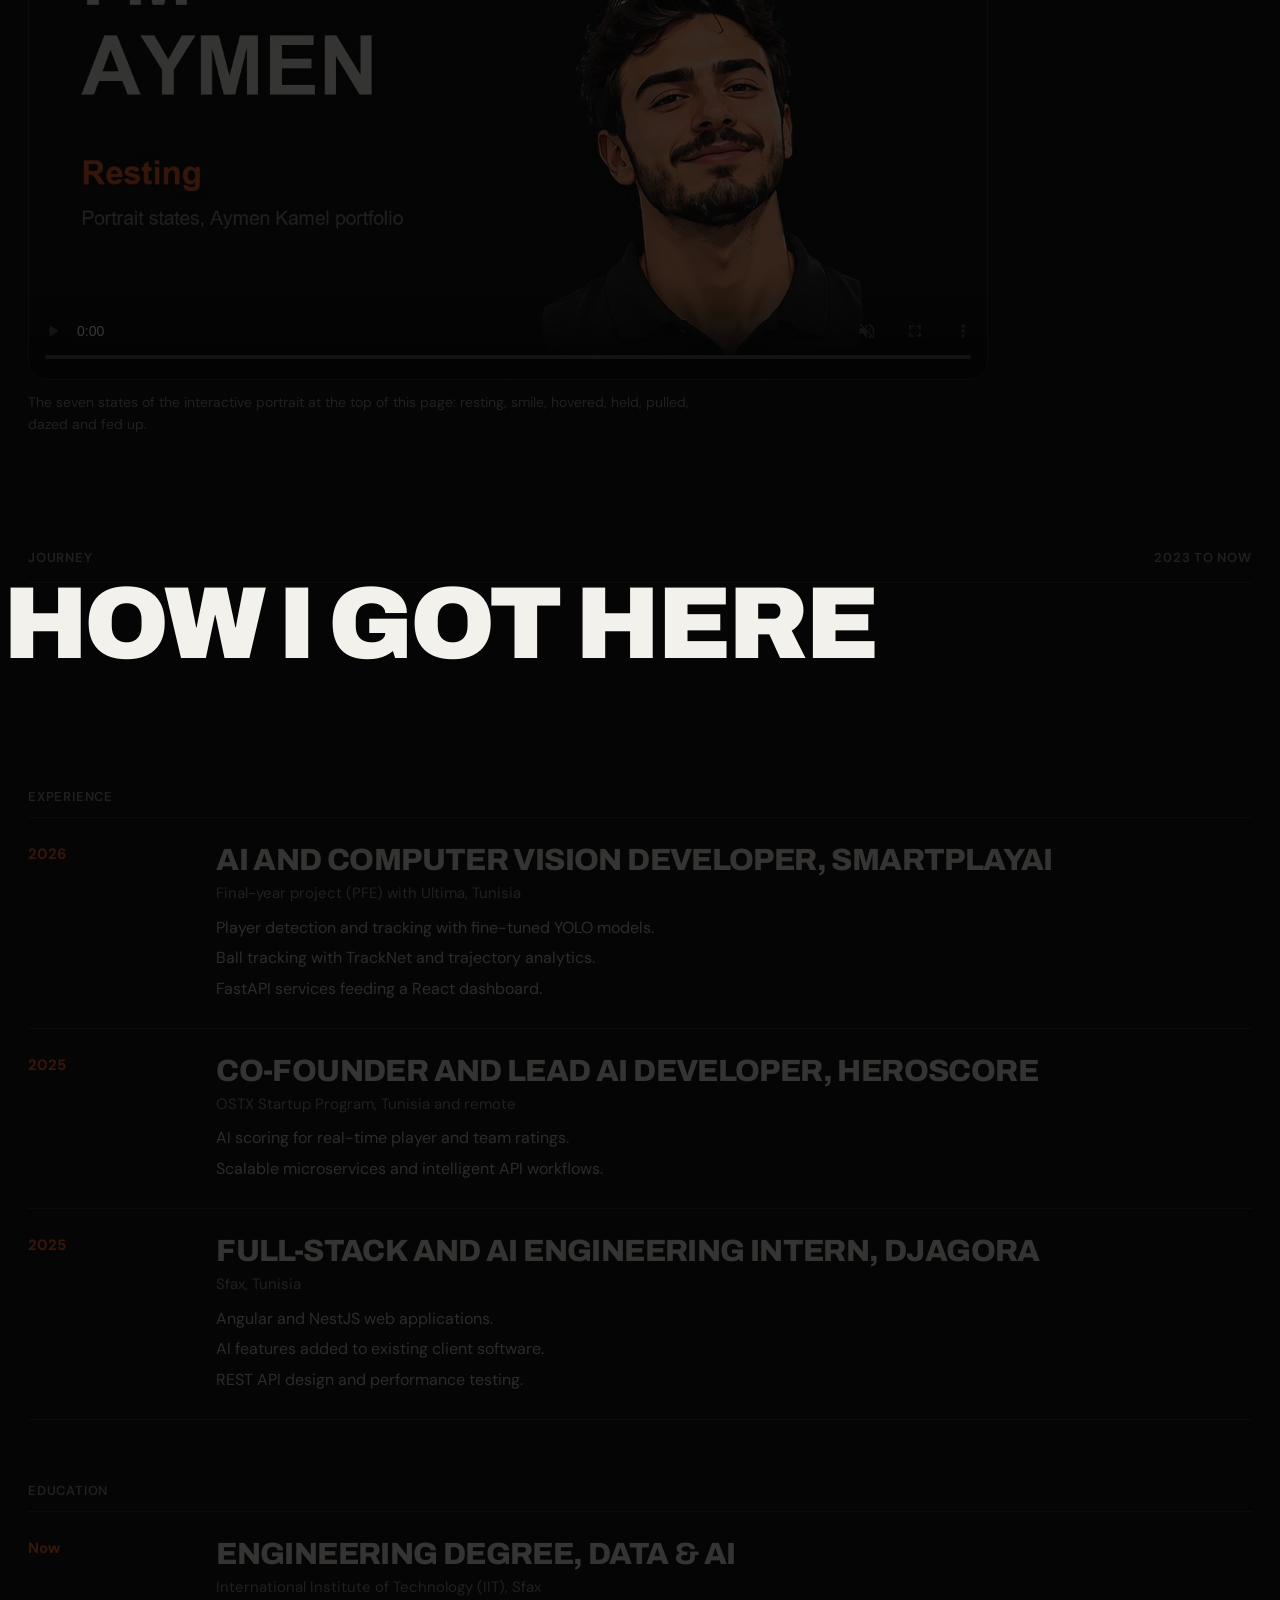
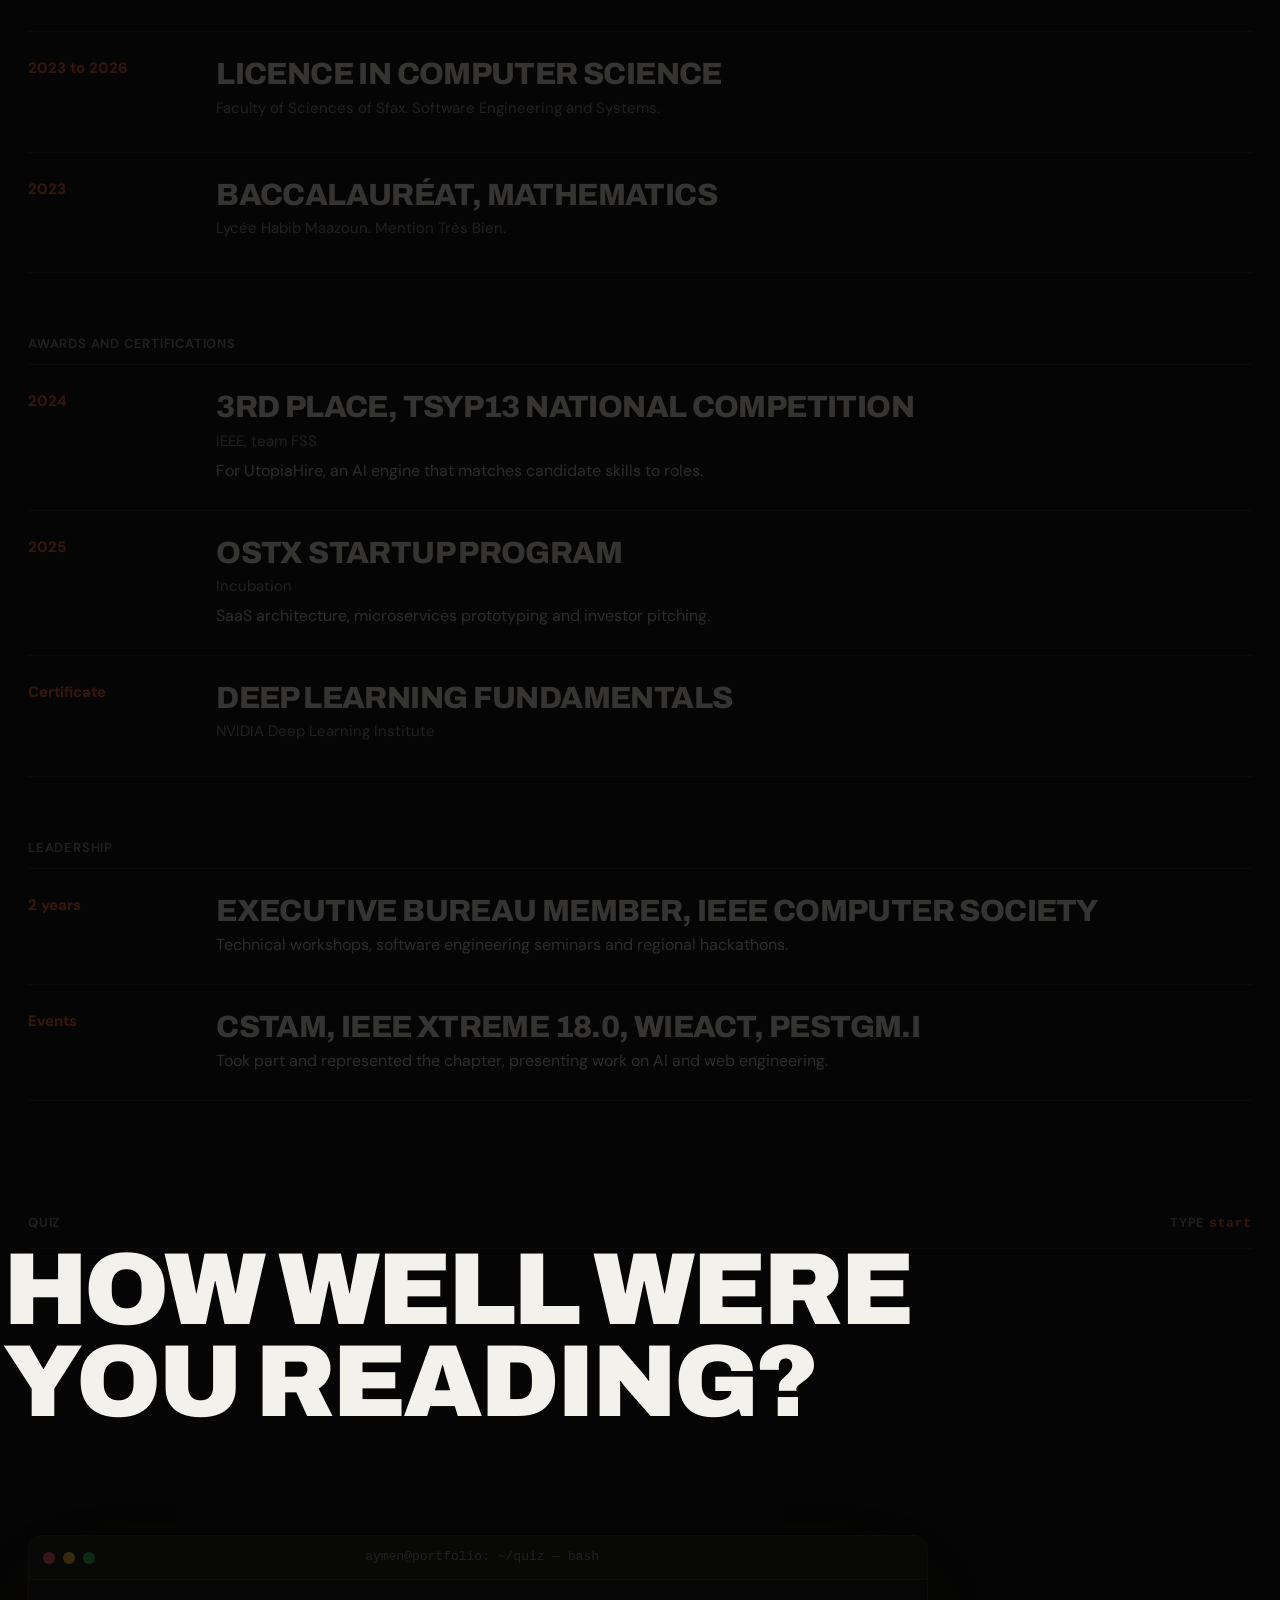
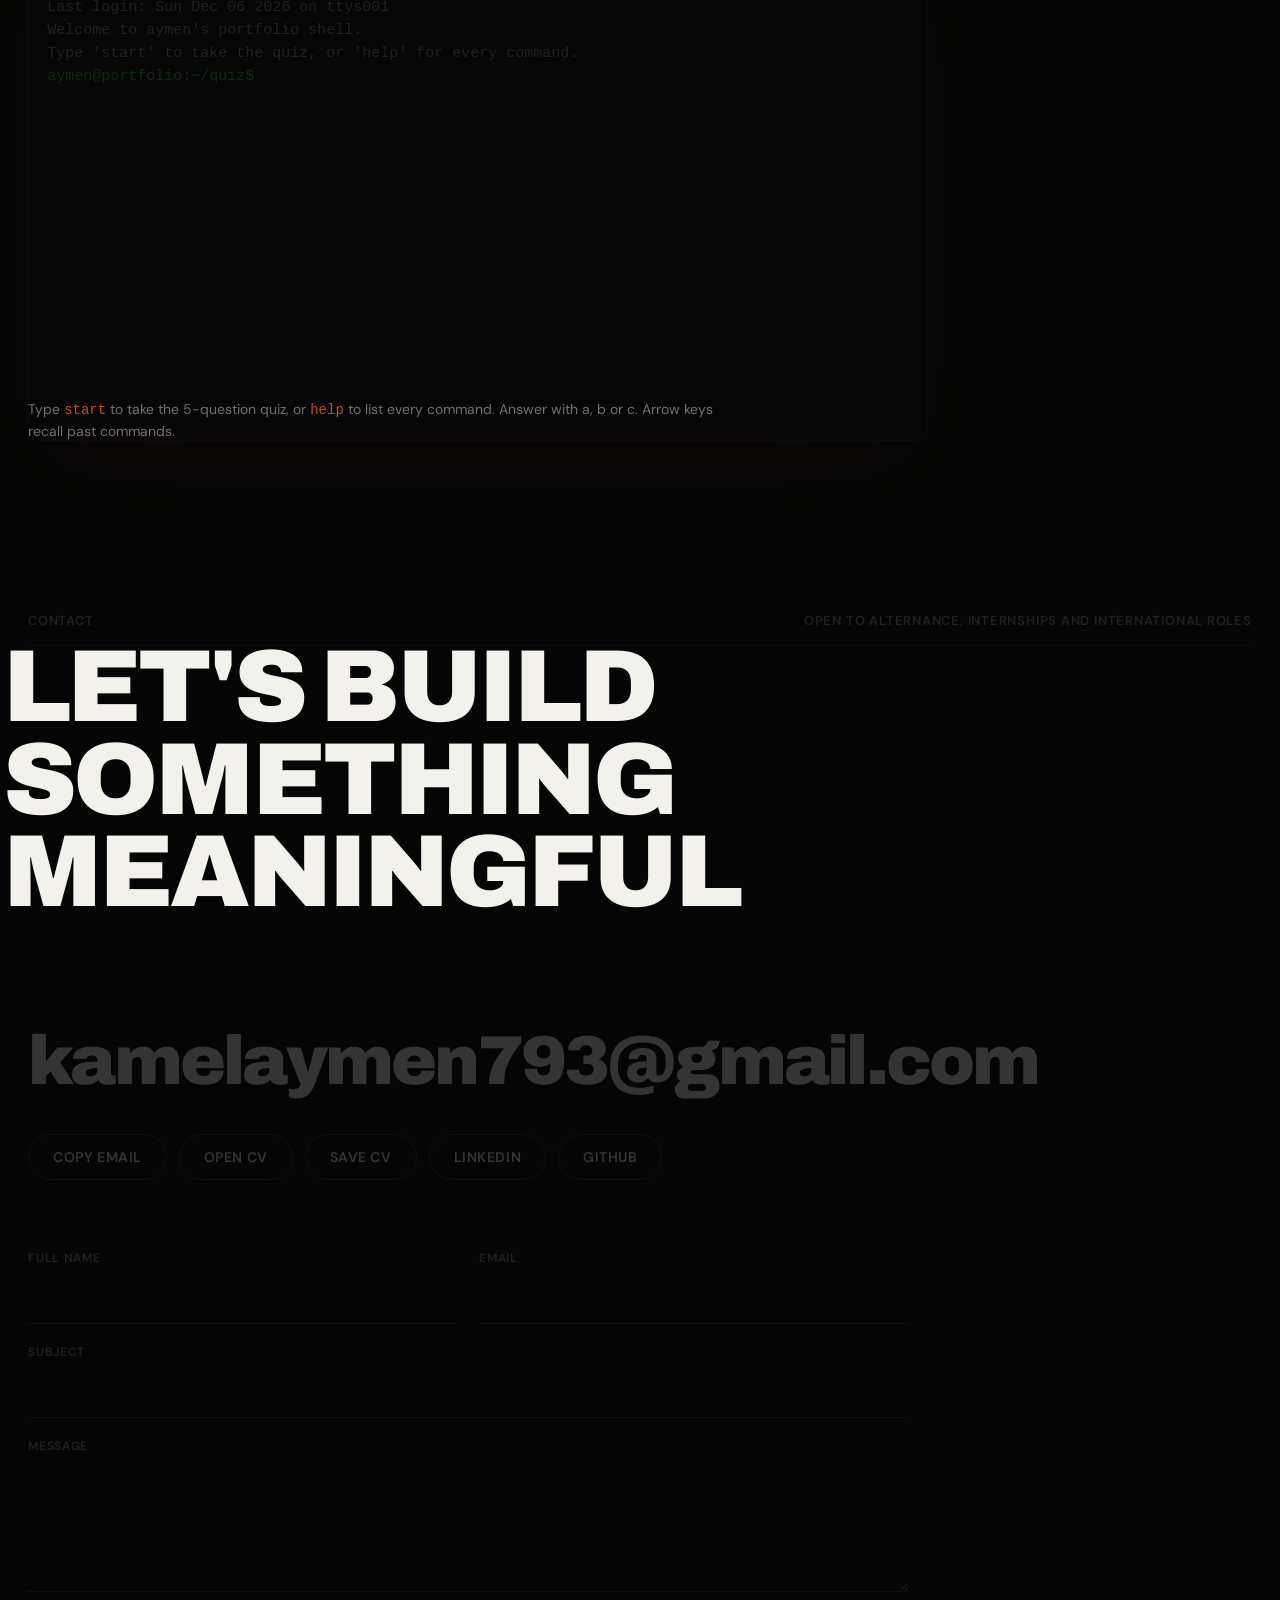
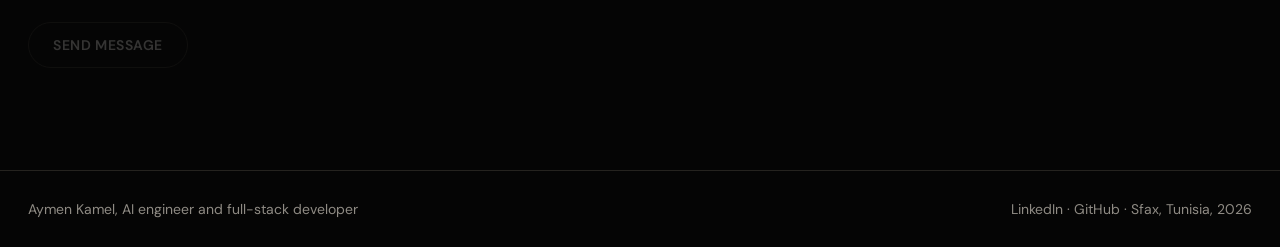
==== commit f68fc6e5: "Turn the quiz into an interactive bash-style terminal Co-Authored-By: Claude Opus 5.5 <noreply@anthr" ====
--- a/index.html
+++ b/index.html
@@ -175,50 +175,20 @@
 </section>
 
 <section class="block" id="quiz" style="padding-top:0" aria-labelledby="quiz-title">
-  <div class="label"><span>Quiz</span><span>5 questions</span></div>
+  <div class="label"><span>Quiz</span><span>Type <code>start</code></span></div>
   <h2 id="quiz-title">How well were you reading?</h2>
-  <form class="quiz" id="quizForm" novalidate>
-    <fieldset>
-      <legend>1. Which model tracks the ball in SmartPlayAI?</legend>
-      <label><input type="radio" name="q1" value="a"> ResNet50</label>
-      <label><input type="radio" name="q1" value="b"> TrackNet</label>
-      <label><input type="radio" name="q1" value="c"> VGG16</label>
-      <p class="fb" aria-live="polite"></p>
-    </fieldset>
-    <fieldset>
-      <legend>2. Who co-founded HeroScore with Aymen?</legend>
-      <label><input type="radio" name="q2" value="a"> Racem Dammak</label>
-      <label><input type="radio" name="q2" value="b"> The Djagora team</label>
-      <label><input type="radio" name="q2" value="c"> Nobody, it is a solo project</label>
-      <p class="fb" aria-live="polite"></p>
-    </fieldset>
-    <fieldset>
-      <legend>3. How does a MÉMORA gift open its video memory?</legend>
-      <label><input type="radio" name="q3" value="a"> With a password</label>
-      <label><input type="radio" name="q3" value="b"> With a USB key</label>
-      <label><input type="radio" name="q3" value="c"> With an NFC tap</label>
-      <p class="fb" aria-live="polite"></p>
-    </fieldset>
-    <fieldset>
-      <legend>4. What place did UtopiaHire take at TSYP13?</legend>
-      <label><input type="radio" name="q4" value="a"> 1st</label>
-      <label><input type="radio" name="q4" value="b"> 3rd</label>
-      <label><input type="radio" name="q4" value="c"> 5th</label>
-      <p class="fb" aria-live="polite"></p>
-    </fieldset>
-    <fieldset>
-      <legend>5. What test accuracy did the CNN classification project reach?</legend>
-      <label><input type="radio" name="q5" value="a"> 78%</label>
-      <label><input type="radio" name="q5" value="b"> 86%</label>
-      <label><input type="radio" name="q5" value="c"> 94%</label>
-      <p class="fb" aria-live="polite"></p>
-    </fieldset>
-    <div class="quiz-actions">
-      <button class="btn" type="submit">Check my answers</button>
-      <button class="btn" type="reset">Try again</button>
+  <div class="term" id="term">
+    <div class="term-bar" aria-hidden="true"><i></i><i></i><i></i><span>aymen@portfolio: ~/quiz &mdash; bash</span></div>
+    <div class="term-body" id="termBody">
+      <div class="term-out" id="termOut" role="log" aria-live="polite" aria-label="Terminal output"></div>
+      <form class="term-line" id="termForm" autocomplete="off">
+        <label class="term-prompt" id="termPrompt" for="termIn">aymen@portfolio:~/quiz$</label>
+        <input class="term-in" id="termIn" type="text" spellcheck="false" autocapitalize="off" autocorrect="off" enterkeyhint="send" aria-describedby="termHelp">
+      </form>
     </div>
-    <p class="quiz-score" id="quizScore" role="status" aria-live="polite"></p>
-  </form>
+  </div>
+  <p class="term-help" id="termHelp">Type <code>start</code> to take the 5-question quiz, or <code>help</code> to list every command. Answer with a, b or c. Arrow keys recall past commands.</p>
+  <noscript><p class="term-help">The quiz terminal needs JavaScript.</p></noscript>
 </section>
 
 <section class="block contact" id="contact" style="padding-top:0">
@@ -518,7 +488,7 @@
       mega: document.getElementById('mega'), stage: document.getElementById('stage'),
       tag: document.querySelector('.tagline'), hint: document.querySelector('.hint'), cta: document.querySelector('.cta')
     };
-    var rise = Array.prototype.slice.call(document.querySelectorAll('.label, .about .lead, .facts > div, .skill, .langs, details.proj, .group .gh, .tl > div, .mail, .actions, .form, .table-wrap, .reel, .quiz fieldset'));
+    var rise = Array.prototype.slice.call(document.querySelectorAll('.label, .about .lead, .facts > div, .skill, .langs, details.proj, .group .gh, .tl > div, .mail, .actions, .form, .table-wrap, .reel, .term'));
     var slide = Array.prototype.slice.call(document.querySelectorAll('section.block h2'));
     var lastY = -1, vel = 0, offset = 0, lastTop = window.scrollY;
 
@@ -591,38 +561,157 @@
       .catch(function(){ status.textContent = 'The message could not be sent. Please write to kamelaymen793@gmail.com.'; });
   });
 
-  /* ---- quiz: answers come from the content of this page ---- */
-  var quiz = document.getElementById('quizForm'), quizScore = document.getElementById('quizScore');
-  var answers = {
-    q1: {ok:'b', why:'TrackNet follows the ball; YOLO handles the players.'},
-    q2: {ok:'a', why:'HeroScore was co-founded with Racem Dammak.'},
-    q3: {ok:'c', why:'An NFC tap opens the memory, with a QR code as fallback.'},
-    q4: {ok:'b', why:'UtopiaHire took 3rd place at the TSYP13 national competition.'},
-    q5: {ok:'c', why:'VGG16 and ResNet50 transfer learning reached 94%.'}
-  };
-  var verdicts = ['Time to scroll back up!', 'A quick skim, then.', 'Not bad.', 'Good reading.', 'Very close!', 'Perfect score. Let’s talk.'];
-  quiz.addEventListener('submit', function(e){
-    e.preventDefault();
-    var score = 0, total = 0, missing = 0;
-    Object.keys(answers).forEach(function(q){
-      total++;
-      var fs = quiz.querySelector('input[name="' + q + '"]').closest('fieldset');
-      var fb = fs.querySelector('.fb');
-      var picked = quiz.querySelector('input[name="' + q + '"]:checked');
-      fs.classList.remove('right', 'wrong');
-      if(!picked){ missing++; fb.textContent = 'No answer yet.'; return; }
-      if(picked.value === answers[q].ok){ score++; fs.classList.add('right'); fb.textContent = 'Correct. ' + answers[q].why; }
-      else { fs.classList.add('wrong'); fb.textContent = 'Not quite. ' + answers[q].why; }
+  /* ---- quiz terminal: a tiny fake bash shell that runs the quiz ---- */
+  (function(){
+    var out = document.getElementById('termOut'), form = document.getElementById('termForm');
+    var input = document.getElementById('termIn'), promptEl = document.getElementById('termPrompt');
+    var body = document.getElementById('termBody');
+    if(!out || !form) return;
+    var PS1 = 'aymen@portfolio:~/quiz$';
+    var CV = 'assets/Aymen-Kamel-CV.pdf', MAIL = 'kamelaymen793@gmail.com';
+    /* answers come from the content of this page */
+    var questions = [
+      {q:'Which model tracks the ball in SmartPlayAI?', o:['ResNet50', 'TrackNet', 'VGG16'], ok:1, why:'TrackNet follows the ball; YOLO handles the players.'},
+      {q:'Who co-founded HeroScore with Aymen?', o:['Racem Dammak', 'The Djagora team', 'Nobody, it is a solo project'], ok:0, why:'HeroScore was co-founded with Racem Dammak.'},
+      {q:'How does a MÉMORA gift open its video memory?', o:['With a password', 'With a USB key', 'With an NFC tap'], ok:2, why:'An NFC tap opens the memory, with a QR code as fallback.'},
+      {q:'What place did UtopiaHire take at TSYP13?', o:['1st', '3rd', '5th'], ok:1, why:'UtopiaHire took 3rd place at the TSYP13 national competition.'},
+      {q:'What test accuracy did the CNN classification project reach?', o:['78%', '86%', '94%'], ok:2, why:'VGG16 and ResNet50 transfer learning reached 94%.'}
+    ];
+    var verdicts = ['Time to scroll back up!', 'A quick skim, then.', 'Not bad.', 'Good reading.', 'Very close!', 'Perfect score. Let’s talk.'];
+    var mode = 'shell', qi = 0, score = 0, best = null, hist = [], hp = 0;
+
+    function line(text, cls){
+      var d = document.createElement('div');
+      d.className = 't-' + (cls || 'out');
+      d.textContent = text;
+      out.appendChild(d);
+      body.scrollTop = body.scrollHeight;
+    }
+    function lines(arr, cls){ arr.forEach(function(t){ line(t, cls); }); }
+    function echo(cmd){
+      var d = document.createElement('div'); d.className = 't-cmd';
+      var p = document.createElement('span'); p.className = 't-ps1'; p.textContent = promptEl.textContent + ' ';
+      d.appendChild(p); d.appendChild(document.createTextNode(cmd));
+      out.appendChild(d);
+    }
+    function setPrompt(){
+      promptEl.textContent = mode === 'quiz' ? '[' + (qi + 1) + '/' + questions.length + '] answer (a/b/c)>' : PS1;
+    }
+    function bar(n, t){
+      var w = 20, f = Math.round(w * n / t);
+      return '[' + new Array(f + 1).join('#') + new Array(w - f + 1).join('.') + '] ' + Math.round(100 * n / t) + '%';
+    }
+    function ask(){
+      var Q = questions[qi];
+      line('');
+      line('Q' + (qi + 1) + '. ' + Q.q, 'q');
+      Q.o.forEach(function(o, i){ line('   ' + 'abc'[i] + ') ' + o, 'opt'); });
+      setPrompt();
+    }
+    function start(){
+      mode = 'quiz'; qi = 0; score = 0;
+      lines(['$ ./quiz.sh', 'Loading 5 questions about this page... done.', "Answer with a, b or c. Type 'quit' to stop."], 'dim');
+      ask();
+    }
+    function finish(){
+      mode = 'shell';
+      best = best === null ? score : Math.max(best, score);
+      line('');
+      line('score: ' + score + '/' + questions.length + '  ' + bar(score, questions.length), score === questions.length ? 'ok' : 'hl');
+      line(verdicts[score], score === questions.length ? 'ok' : 'out');
+      line("Type 'start' to try again, or 'cat cv' to read the CV.", 'dim');
+      setPrompt();
+    }
+    function answer(raw){
+      var a = raw.toLowerCase(), Q = questions[qi], pick = -1;
+      if(a === 'quit' || a === 'exit' || a === 'q'){ mode = 'shell'; line('quiz aborted.', 'dim'); setPrompt(); return; }
+      if(/^[abc]\)?$/.test(a)) pick = 'abc'.indexOf(a.charAt(0));
+      else if(/^[123]$/.test(a)) pick = +a - 1;
+      else Q.o.forEach(function(o, i){ if(o.toLowerCase() === a) pick = i; });
+      if(pick < 0){ line("bash: please answer a, b or c (or 'quit').", 'err'); return; }
+      if(pick === Q.ok){ score++; line('✓ correct. ' + Q.why, 'ok'); }
+      else { line('✗ wrong, it was ' + 'abc'[Q.ok] + ') ' + Q.o[Q.ok] + '. ' + Q.why, 'err'); }
+      qi++;
+      if(qi < questions.length) ask(); else finish();
+    }
+
+    var cmds = {
+      help: function(){
+        lines([
+          'available commands:',
+          '  start      run the quiz (5 questions)',
+          '  score      show your best score',
+          '  whoami     who built this',
+          '  ls         list files   (try: ls projects)',
+          '  cat        read a file  (try: cat contact.txt, cat cv)',
+          '  history    commands you typed',
+          '  date, pwd, echo, clear'
+        ]);
+      },
+      start: start, quiz: start, './quiz.sh': start,
+      score: function(){ line(best === null ? "no score yet. Type 'start'." : 'best score: ' + best + '/' + questions.length + '  ' + bar(best, questions.length)); },
+      whoami: function(){ lines(['aymen kamel', 'AI engineer and full-stack developer, Sfax, Tunisia', 'open to alternance, internships and AI or software roles']); },
+      ls: function(args){
+        if(/^projects\/?$/.test(args)){ line(projects.map(function(p){ return p.n.replace(/\s+/g, '_'); }).join('  ')); return; }
+        line('quiz.sh  cv.pdf  contact.txt  projects/');
+      },
+      cat: function(args){
+        if(/^cv(\.pdf)?$/.test(args)){ line('opening cv.pdf in a new tab...', 'dim'); window.open(CV, '_blank', 'noopener'); return; }
+        if(/^contact(\.txt)?$/.test(args)){ lines(['email:    ' + MAIL, 'linkedin: linkedin.com/in/aymen-kamel-b135a3301', 'github:   github.com/aymen-kamel']); return; }
+        if(/^quiz\.sh$/.test(args)){ lines(['#!/bin/bash', '# 5 questions, answers hidden. Nice try.'], 'dim'); return; }
+        if(/^projects\/?$/.test(args)){ line('cat: projects/: Is a directory', 'err'); return; }
+        line('cat: ' + (args || '') + ': No such file or directory', 'err');
+      },
+      history: function(){ hist.forEach(function(h, i){ line('  ' + (i + 1) + '  ' + h); }); },
+      date: function(){ line(new Date().toString()); },
+      pwd: function(){ line('/home/aymen/quiz'); },
+      echo: function(args){ line(args); },
+      clear: function(){ out.textContent = ''; },
+      cd: function(){ line('cd: you are exactly where you should be.', 'dim'); },
+      exit: function(){ line('logout... just kidding, the terminal stays open.', 'dim'); },
+      sudo: function(args){
+        if(/^hire\s+aymen$/i.test(args)){ line('[sudo] access granted. Opening your mail client...', 'ok'); location.href = 'mailto:' + MAIL + '?subject=Let%27s%20work%20together'; return; }
+        line('aymen is not in the sudoers file. Try: sudo hire aymen', 'err');
+      },
+      rm: function(){ line('rm: permission denied. This portfolio is staying.', 'err'); }
+    };
+    var names = Object.keys(cmds);
+
+    function run(raw){
+      var cmd = raw.trim();
+      echo(raw);
+      if(!cmd) return;
+      hist.push(cmd); hp = hist.length;
+      if(mode === 'quiz'){ answer(cmd); return; }
+      var sp = cmd.indexOf(' ');
+      var name = (sp < 0 ? cmd : cmd.slice(0, sp)).toLowerCase(), args = sp < 0 ? '' : cmd.slice(sp + 1).trim();
+      if(cmds.hasOwnProperty(name)) cmds[name](args);
+      else line('bash: ' + name + ": command not found. Type 'help'.", 'err');
+    }
+
+    form.addEventListener('submit', function(e){
+      e.preventDefault();
+      var v = input.value; input.value = '';
+      run(v);
+      body.scrollTop = body.scrollHeight;
     });
-    quizScore.textContent = 'Score: ' + score + ' / ' + total + '. ' + verdicts[score] + (missing ? ' (' + missing + ' unanswered)' : '');
-  });
-  quiz.addEventListener('reset', function(){
-    Array.prototype.forEach.call(quiz.querySelectorAll('fieldset'), function(fs){
-      fs.classList.remove('right', 'wrong');
-      fs.querySelector('.fb').textContent = '';
+    input.addEventListener('keydown', function(e){
+      if(e.key === 'ArrowUp' && hist.length){ e.preventDefault(); hp = Math.max(0, hp - 1); input.value = hist[hp]; }
+      else if(e.key === 'ArrowDown' && hist.length){ e.preventDefault(); hp = Math.min(hist.length, hp + 1); input.value = hist[hp] || ''; }
+      else if(e.key === 'Tab' && mode === 'shell' && input.value && input.value.indexOf(' ') < 0){
+        var m = names.filter(function(n){ return n.indexOf(input.value.toLowerCase()) === 0; });
+        if(m.length === 1){ e.preventDefault(); input.value = m[0] + ' '; }
+        else if(m.length > 1){ e.preventDefault(); echo(input.value); line(m.join('  ')); }
+      }
+      else if(e.key === 'l' && e.ctrlKey){ e.preventDefault(); out.textContent = ''; }
     });
-    quizScore.textContent = '';
-  });
+    /* clicking anywhere in the window focuses the prompt, unless you are selecting text */
+    document.getElementById('term').addEventListener('click', function(){
+      if(!String(window.getSelection && window.getSelection())) input.focus({preventScroll:true});
+    });
+
+    lines(['Last login: ' + new Date().toDateString() + ' on ttys001', "Welcome to aymen's portfolio shell.", "Type 'start' to take the quiz, or 'help' for every command."], 'dim');
+  })();
 })();
 
 /* Easter eggs: pure JS, no libraries */
--- a/style.css
+++ b/style.css
@@ -183,17 +183,32 @@
 .reel video{display:block;width:100%;max-width:960px;height:auto;border:1px solid var(--line);border-radius:18px;background:#000}
 .reel figcaption{margin-top:12px;color:var(--mute);font-size:14px;max-width:70ch}
 
-/* quiz */
-.quiz{display:grid;gap:18px;max-width:880px}
-.quiz fieldset{border:1px solid var(--line);border-radius:18px;padding:20px 22px;display:grid;gap:10px;transition:border-color .2s}
-.quiz legend{padding:0 8px;margin-left:-8px;font:700 clamp(17px,1.6vw,21px)/1.25 var(--display)}
-.quiz label{display:flex;gap:10px;align-items:center;cursor:pointer;color:#c8c4bc;padding:4px 0}
-.quiz label:hover{color:var(--fg)}
-.quiz input{accent-color:var(--accent);width:18px;height:18px}
-.quiz .fb{min-height:1.3em;font-size:14px;color:var(--mute)}
-.quiz fieldset.right{border-color:#3bb273}
-.quiz fieldset.right .fb{color:#5fd08f}
-.quiz fieldset.wrong{border-color:var(--accent)}
-.quiz fieldset.wrong .fb{color:var(--accent)}
-.quiz-actions{display:flex;flex-wrap:wrap;gap:12px}
-.quiz-score{font:800 clamp(22px,2.6vw,34px)/1.1 var(--display);text-transform:uppercase;letter-spacing:-.01em;min-height:1.1em}
+/* quiz terminal */
+.term{max-width:900px;border:1px solid #2e2b26;border-radius:14px;overflow:hidden;background:#0b0b0a;box-shadow:0 30px 80px -30px rgba(255,90,31,.25);font:400 15px/1.55 ui-monospace,'SFMono-Regular','Cascadia Code',Consolas,'Liberation Mono',monospace;cursor:text}
+.term-bar{display:flex;align-items:center;gap:8px;padding:11px 14px;background:#161513;border-bottom:1px solid #2e2b26}
+.term-bar i{width:12px;height:12px;border-radius:50%;background:#ff5f57}
+.term-bar i:nth-child(2){background:#febc2e}
+.term-bar i:nth-child(3){background:#28c840}
+.term-bar span{flex:1;text-align:center;margin-right:52px;color:#8f8b84;font-size:13px;white-space:nowrap;overflow:hidden;text-overflow:ellipsis}
+.term-body{height:clamp(320px,52vh,460px);overflow-y:auto;padding:16px 18px 18px;scrollbar-width:thin;scrollbar-color:#3a3730 transparent}
+.term-out>div{white-space:pre-wrap;overflow-wrap:anywhere;min-height:1.55em}
+.t-out{color:#d9d5cd}
+.t-dim{color:#8f8b84}
+.t-cmd{color:var(--fg)}
+.t-ps1,.term-prompt{color:#28c840}
+.t-q{color:var(--fg);font-weight:700}
+.t-opt{color:#c8c4bc}
+.t-ok{color:#5fd08f}
+.t-err{color:#ff7b5c}
+.t-hl{color:var(--accent);font-weight:700}
+.term-line{display:flex;gap:10px;align-items:baseline}
+.term-prompt{flex:none;white-space:nowrap}
+.term-in{flex:1;min-width:0;background:transparent;border:0;outline:0;color:var(--fg);font:inherit;caret-color:var(--accent);padding:0}
+.term:focus-within{border-color:#4a463e}
+.term-help{margin-top:14px;color:var(--mute);font-size:14px;max-width:70ch}
+.term-help code,.label code{font-family:ui-monospace,Consolas,monospace;color:var(--accent);text-transform:none}
+@media (max-width:560px){
+  .term{font-size:13px;border-radius:10px}
+  .term-body{padding:12px;height:60vh}
+  .term-bar span{margin-right:0}
+}
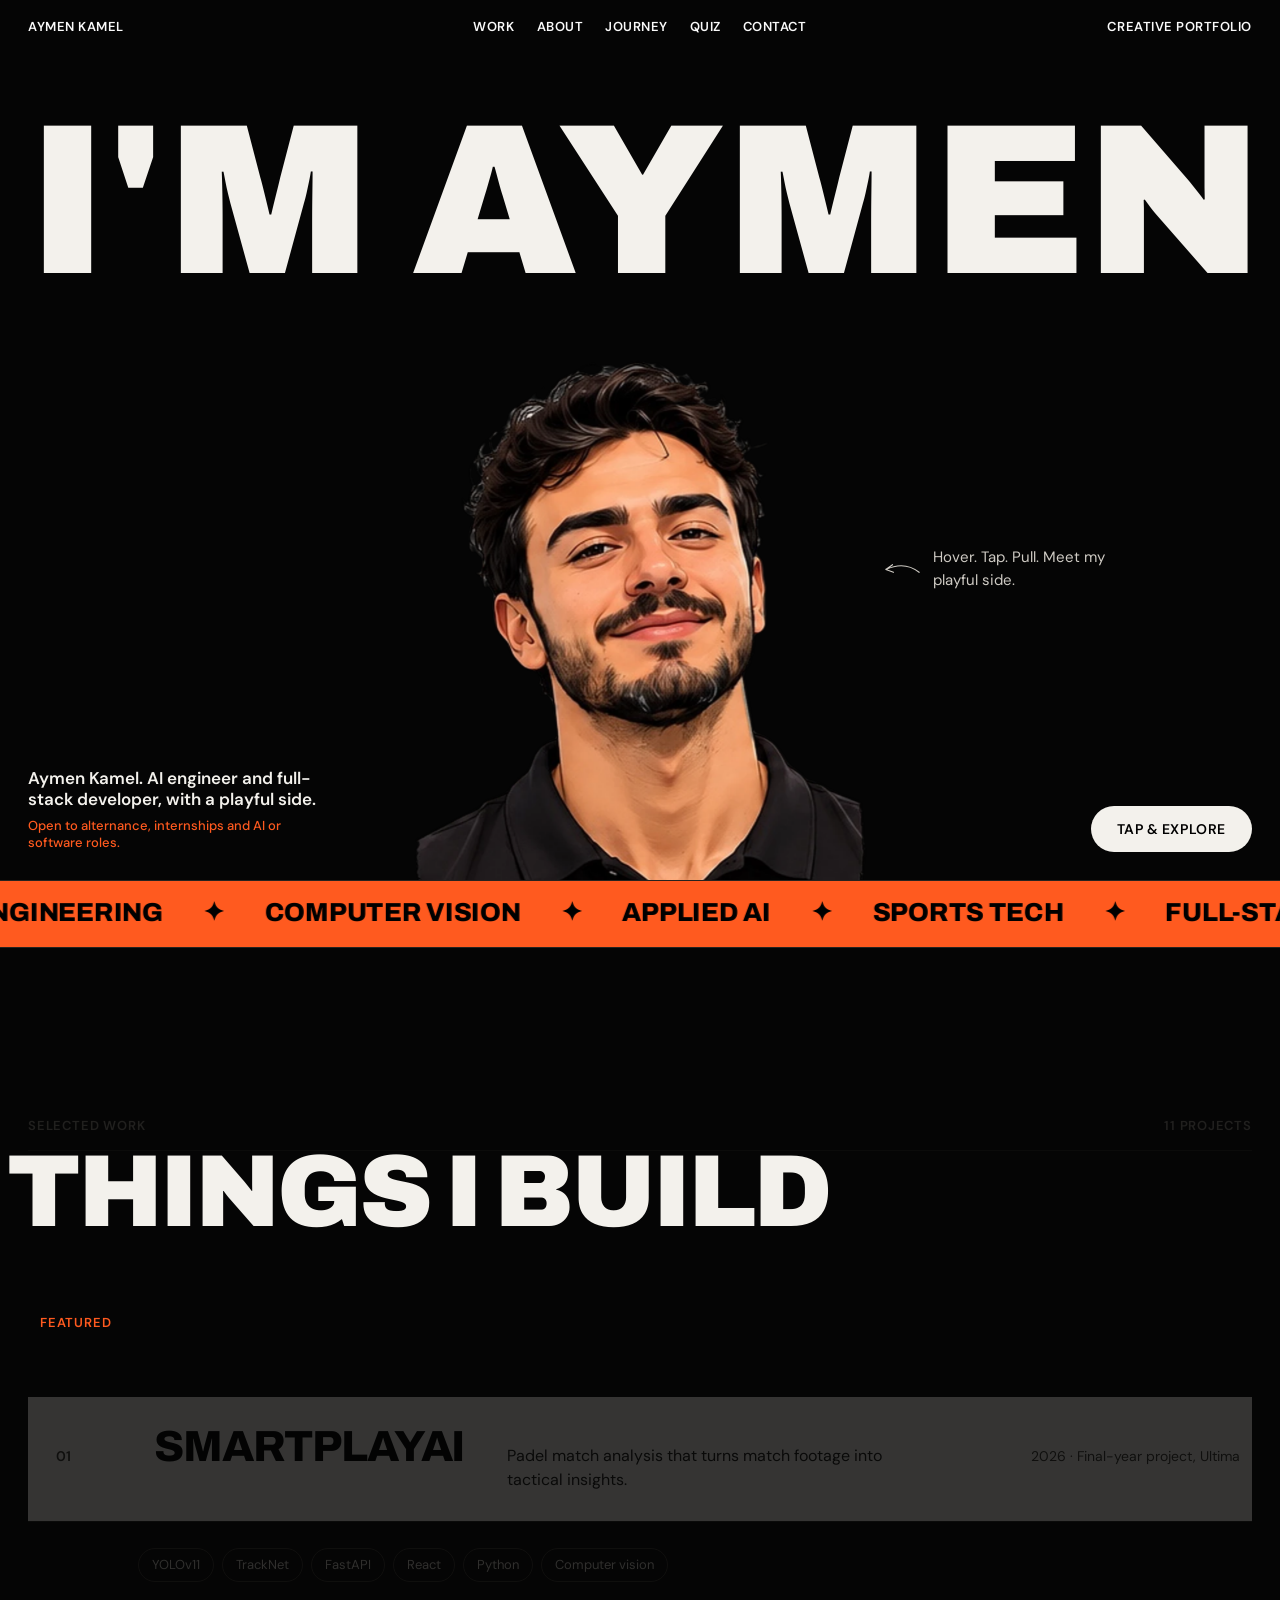
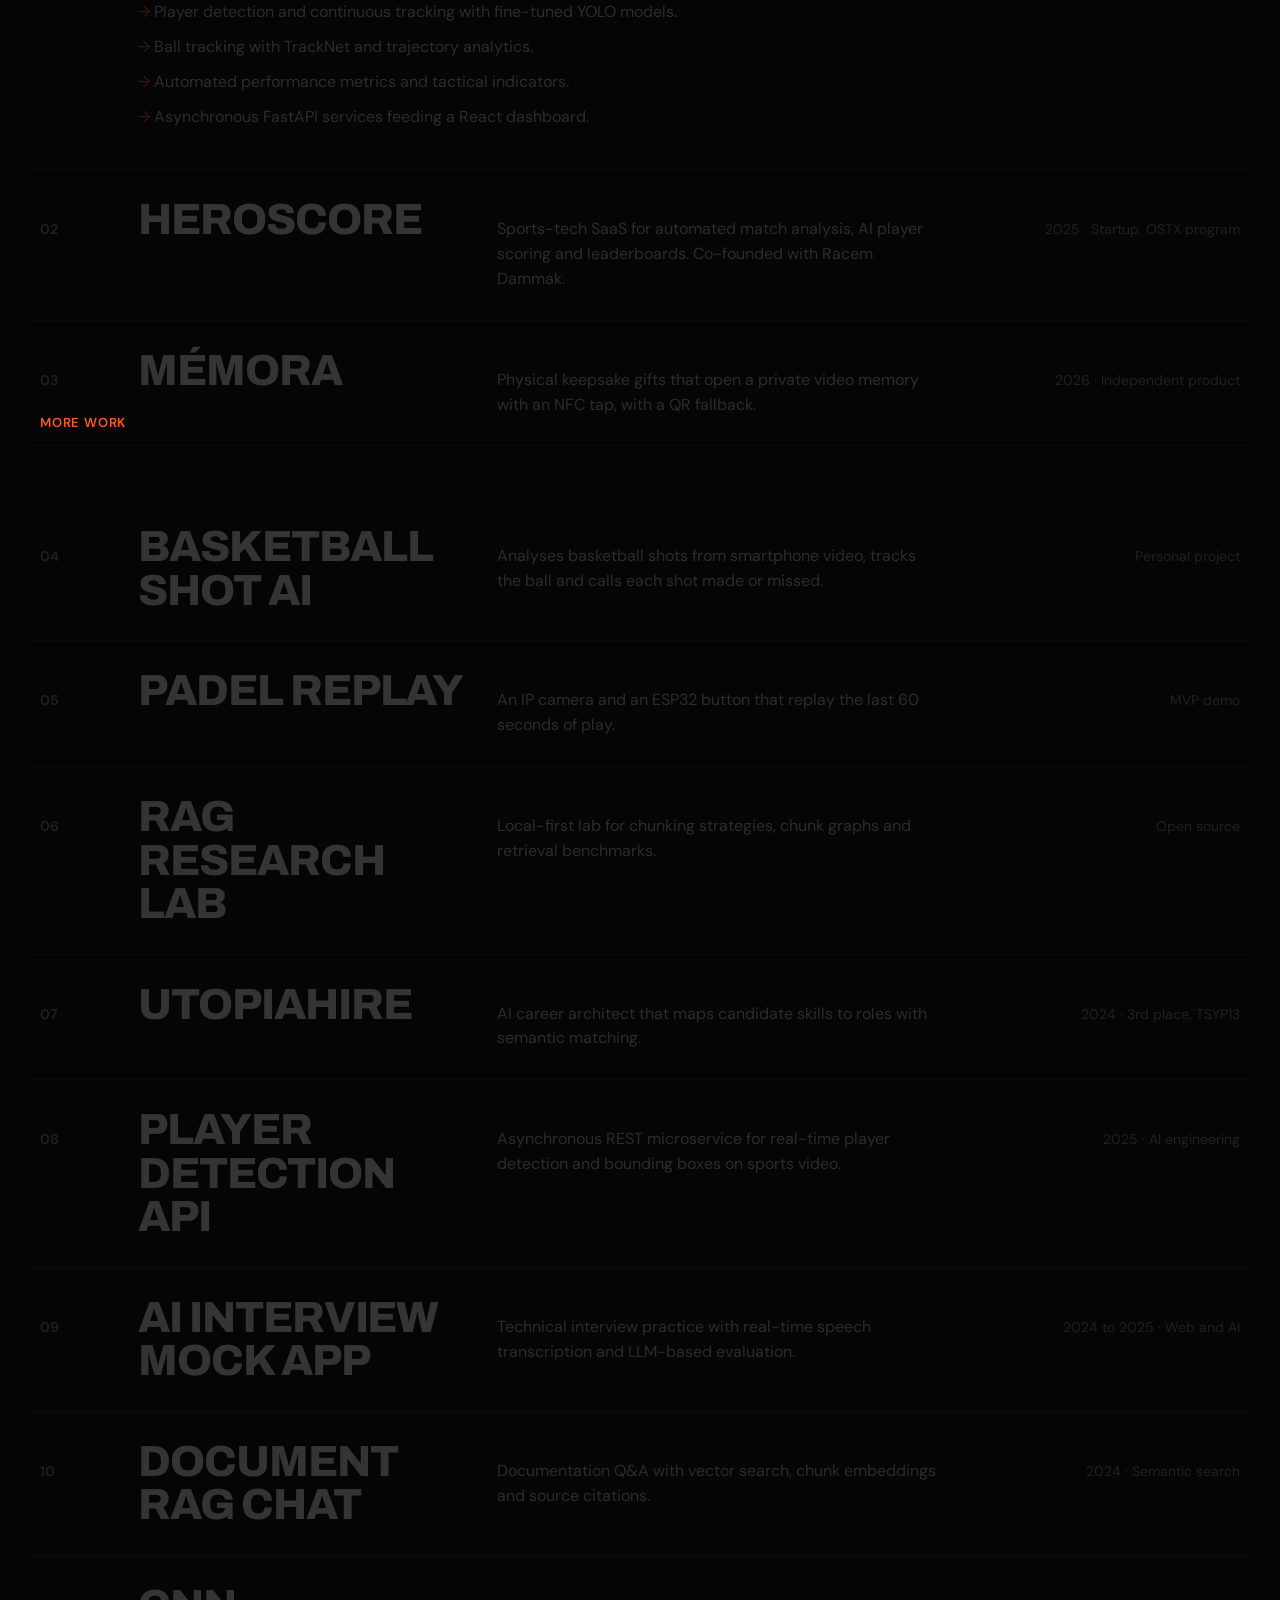
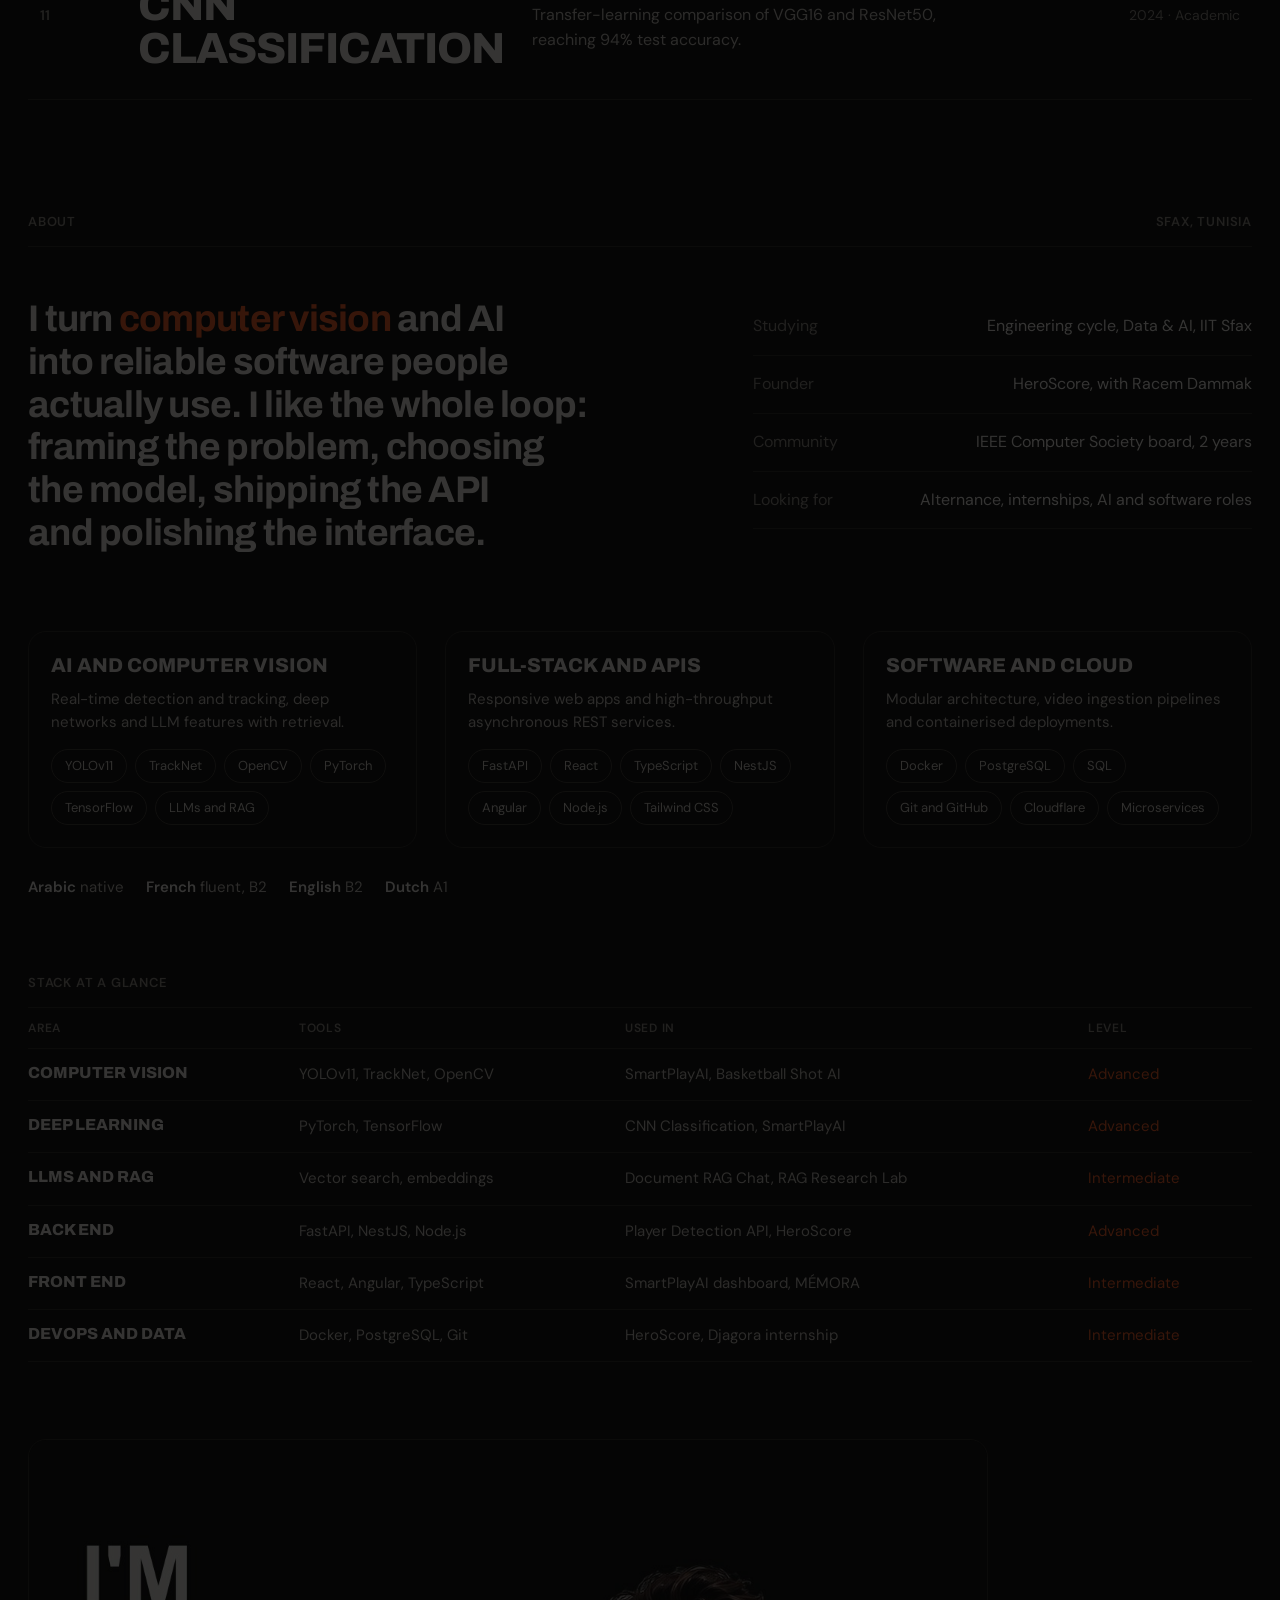
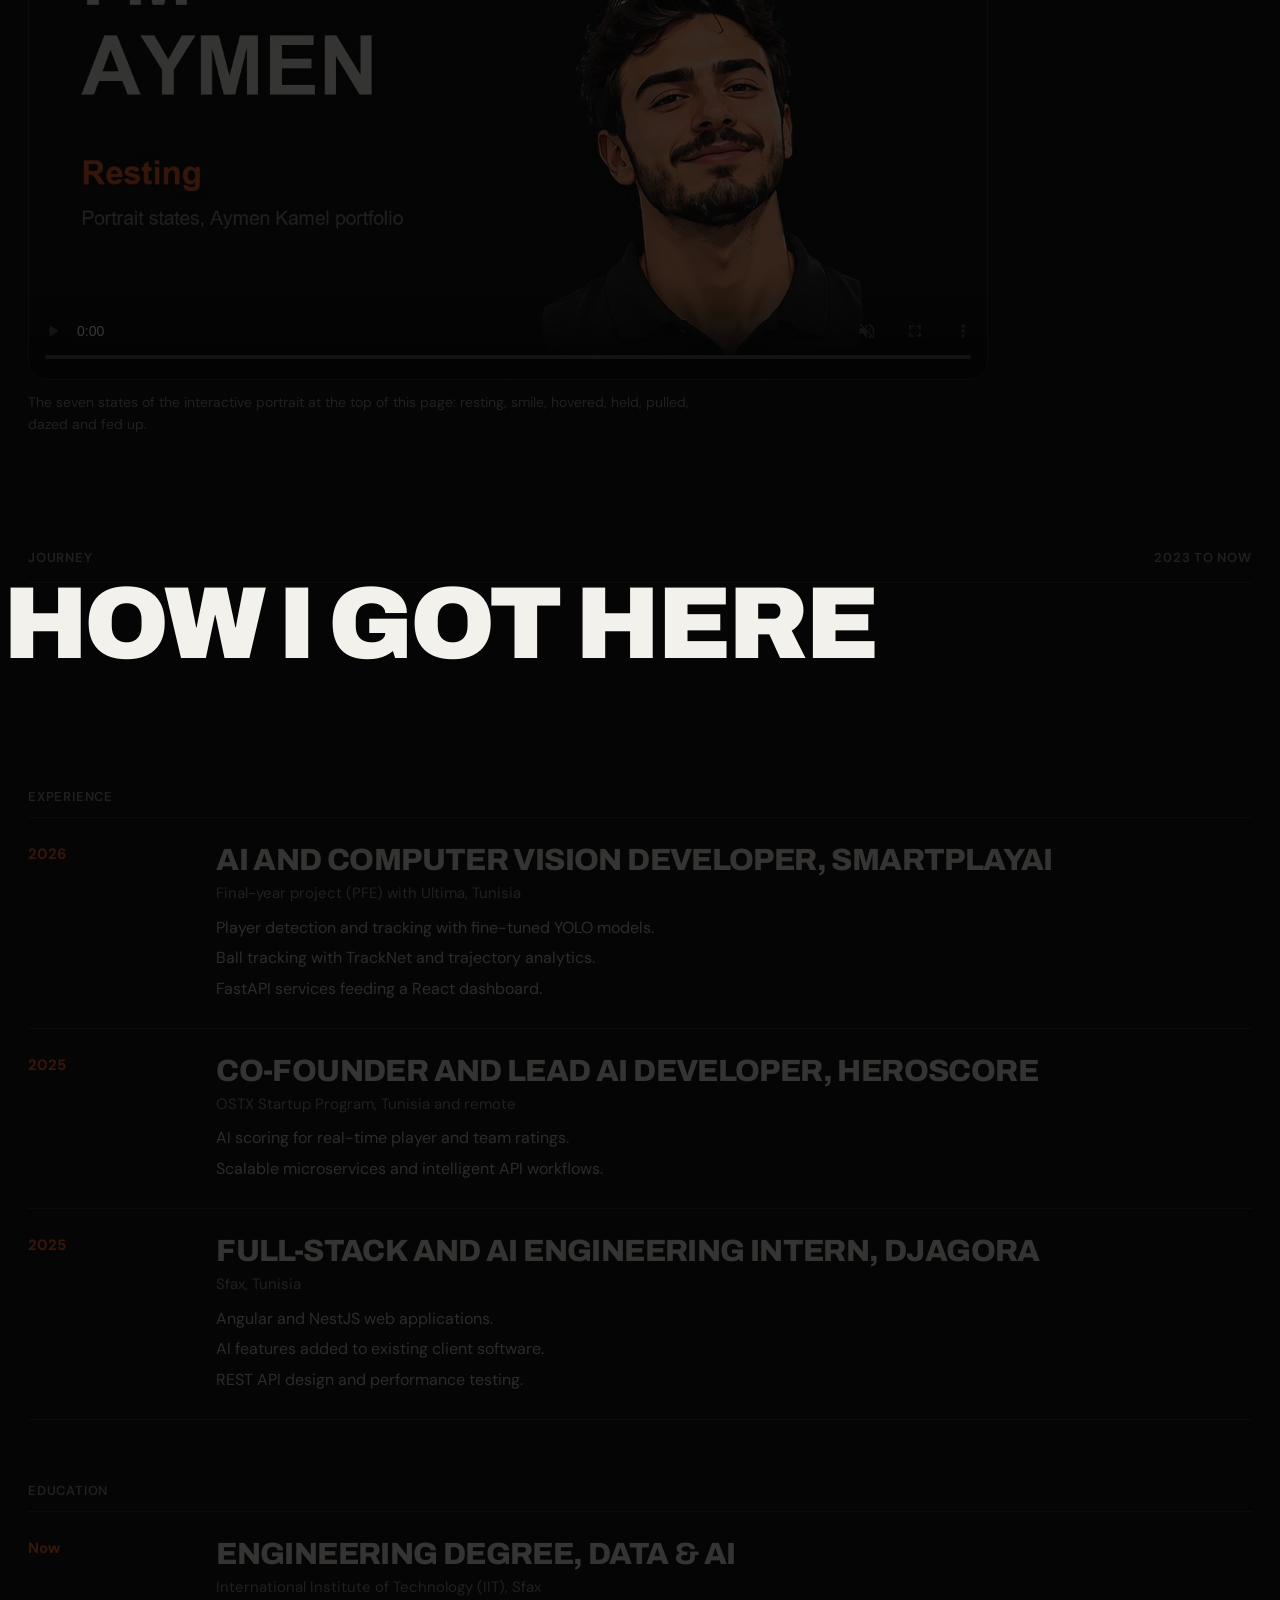
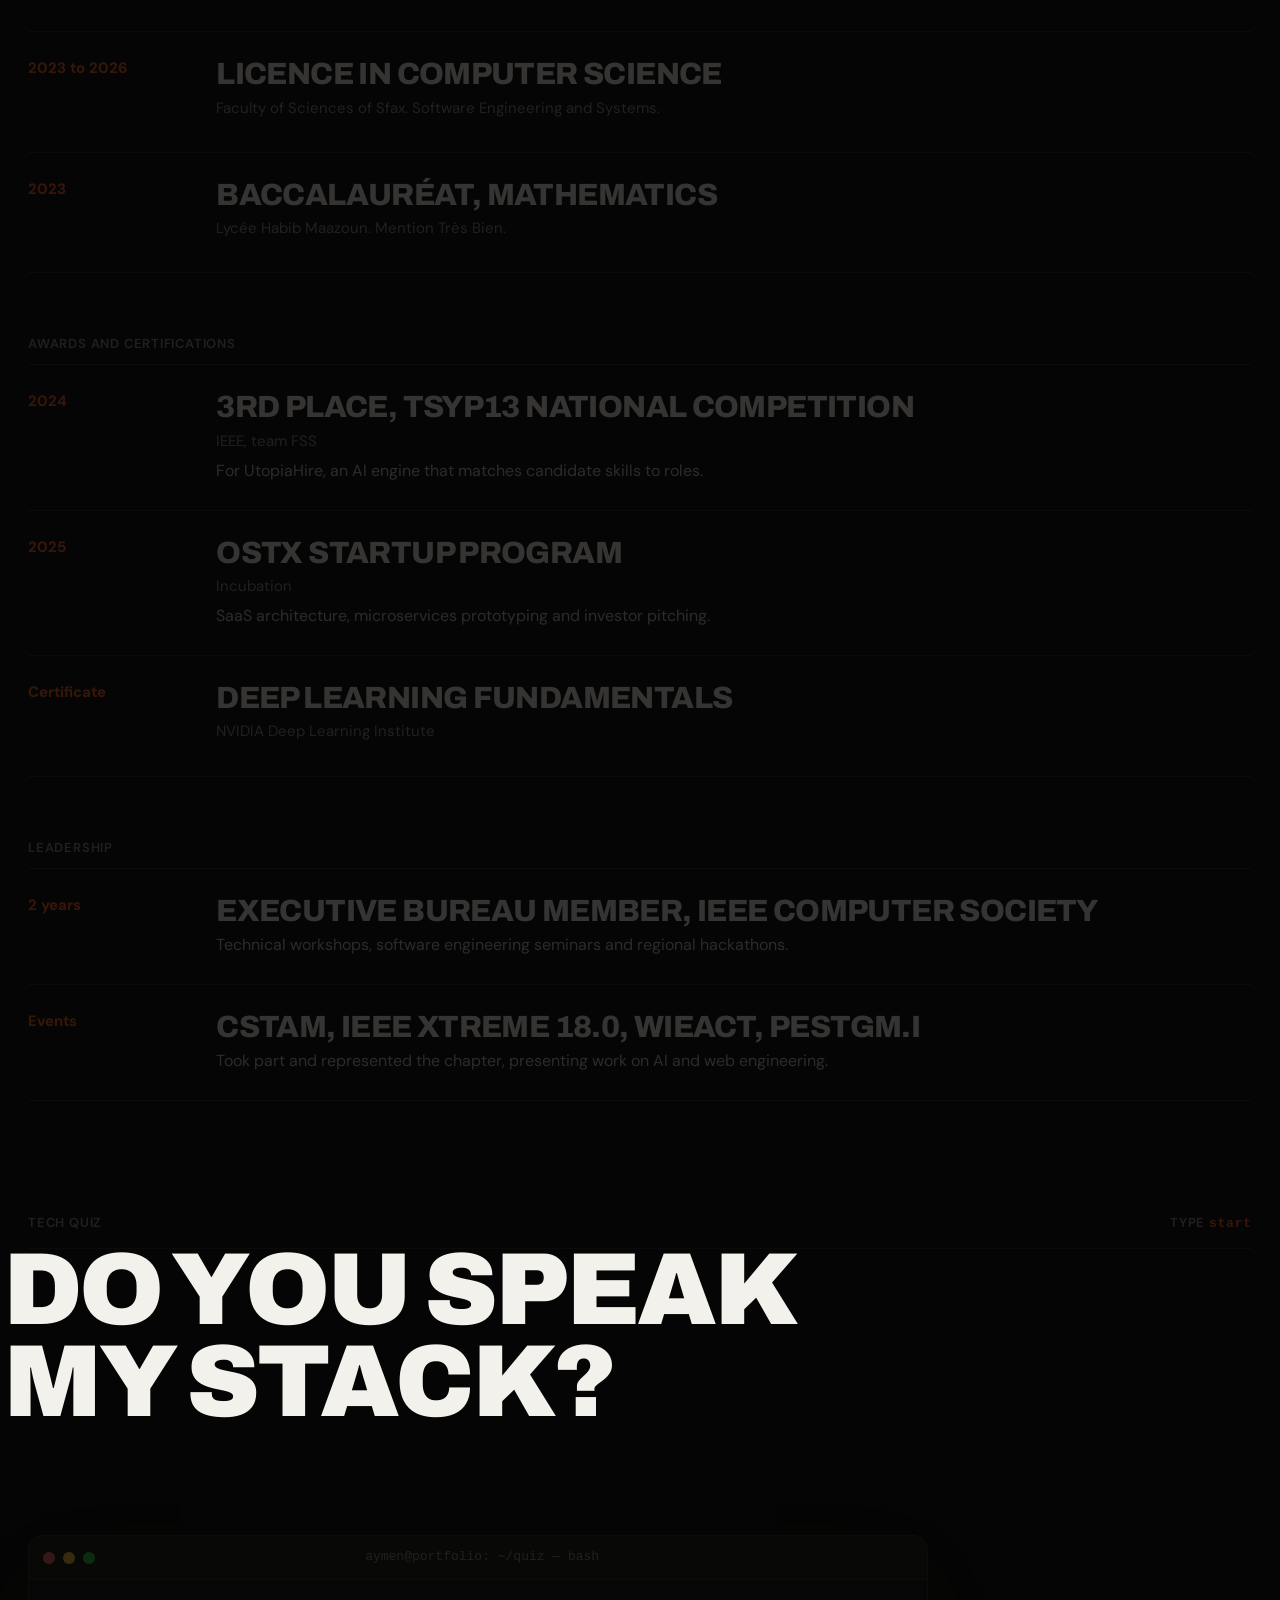
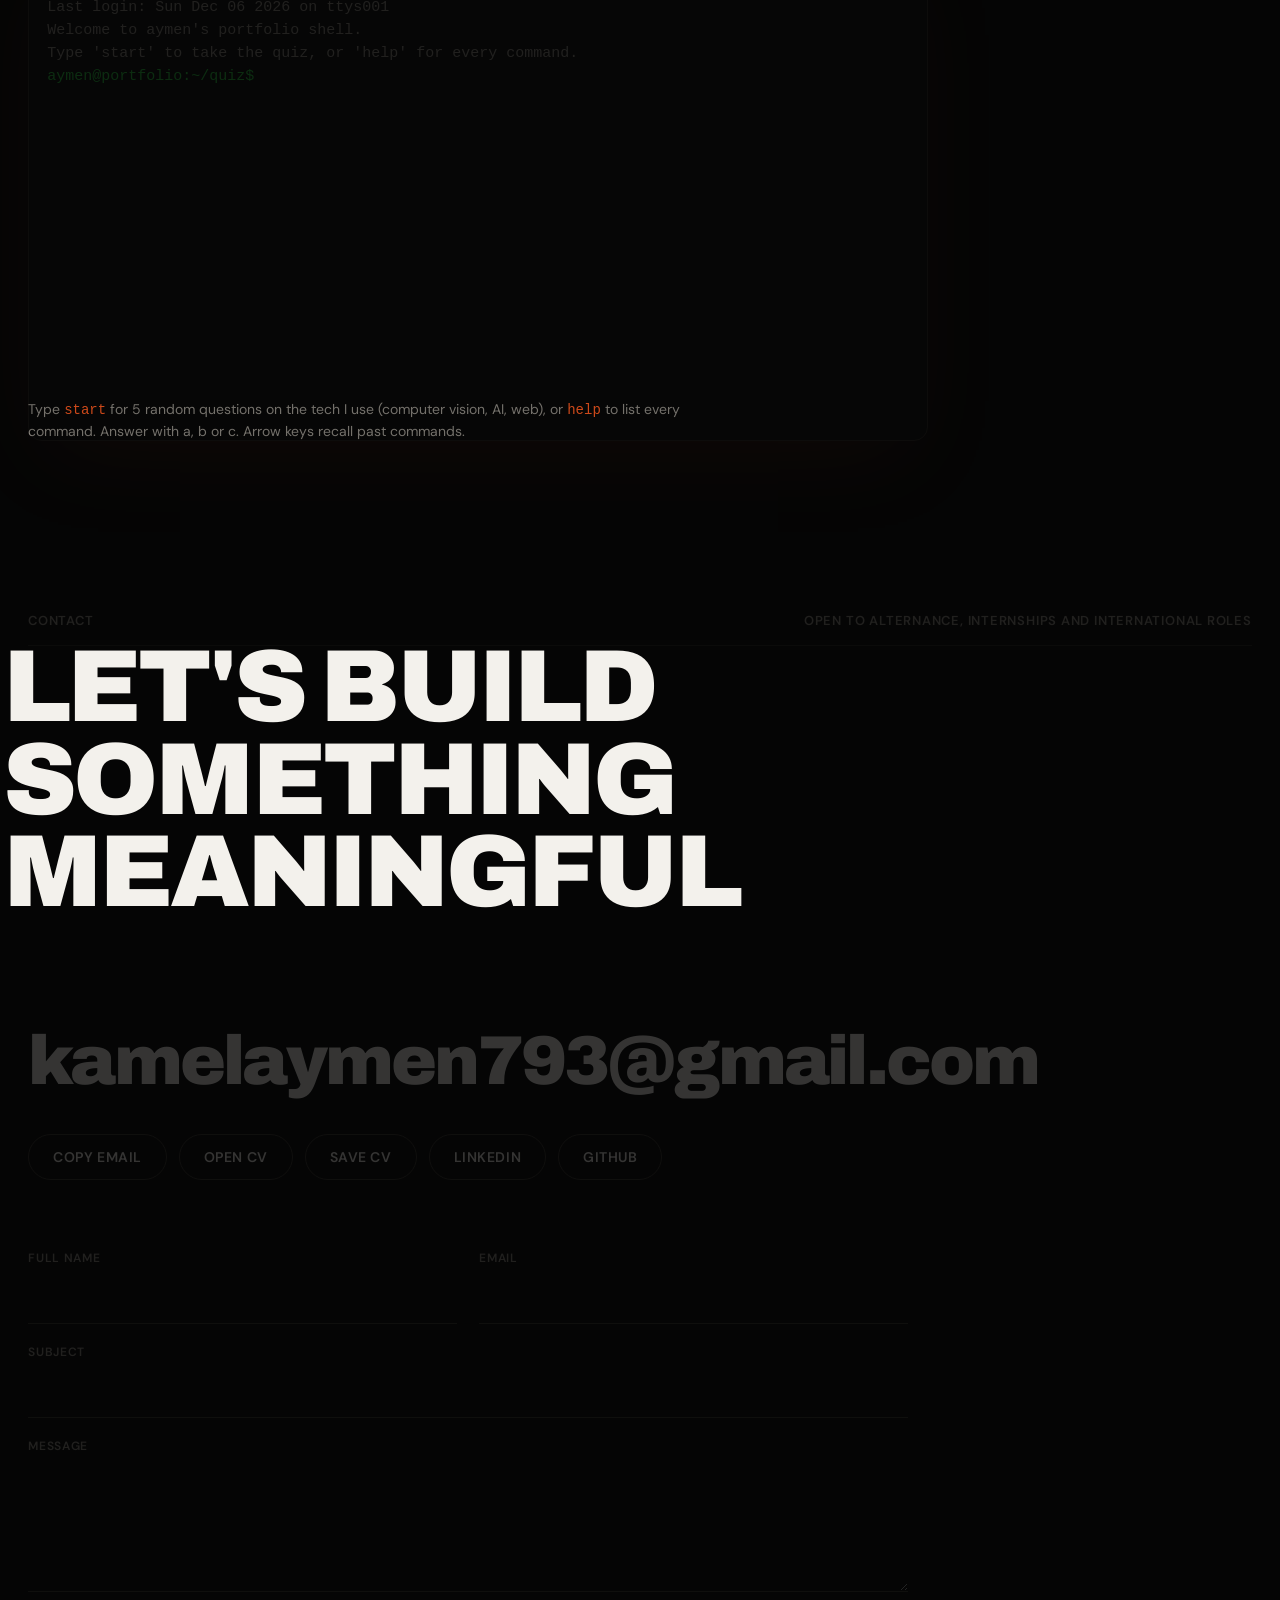
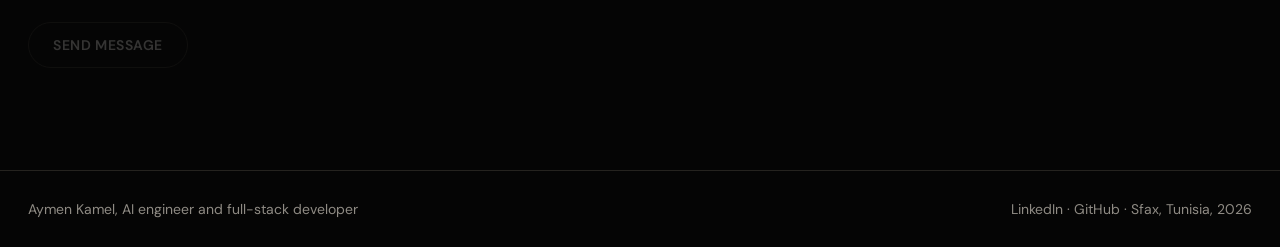
==== commit 2edb9636: "Make the terminal quiz a random tech quiz on the stack I use Co-Authored-By: Claude Opus 5.5 <norepl" ====
--- a/index.html
+++ b/index.html
@@ -175,8 +175,8 @@
 </section>
 
 <section class="block" id="quiz" style="padding-top:0" aria-labelledby="quiz-title">
-  <div class="label"><span>Quiz</span><span>Type <code>start</code></span></div>
-  <h2 id="quiz-title">How well were you reading?</h2>
+  <div class="label"><span>Tech quiz</span><span>Type <code>start</code></span></div>
+  <h2 id="quiz-title">Do you speak my stack?</h2>
   <div class="term" id="term">
     <div class="term-bar" aria-hidden="true"><i></i><i></i><i></i><span>aymen@portfolio: ~/quiz &mdash; bash</span></div>
     <div class="term-body" id="termBody">
@@ -187,7 +187,7 @@
       </form>
     </div>
   </div>
-  <p class="term-help" id="termHelp">Type <code>start</code> to take the 5-question quiz, or <code>help</code> to list every command. Answer with a, b or c. Arrow keys recall past commands.</p>
+  <p class="term-help" id="termHelp">Type <code>start</code> for 5 random questions on the tech I use (computer vision, AI, web), or <code>help</code> to list every command. Answer with a, b or c. Arrow keys recall past commands.</p>
   <noscript><p class="term-help">The quiz terminal needs JavaScript.</p></noscript>
 </section>
 
@@ -569,14 +569,28 @@
     if(!out || !form) return;
     var PS1 = 'aymen@portfolio:~/quiz$';
     var CV = 'assets/Aymen-Kamel-CV.pdf', MAIL = 'kamelaymen793@gmail.com';
-    /* answers come from the content of this page */
-    var questions = [
-      {q:'Which model tracks the ball in SmartPlayAI?', o:['ResNet50', 'TrackNet', 'VGG16'], ok:1, why:'TrackNet follows the ball; YOLO handles the players.'},
-      {q:'Who co-founded HeroScore with Aymen?', o:['Racem Dammak', 'The Djagora team', 'Nobody, it is a solo project'], ok:0, why:'HeroScore was co-founded with Racem Dammak.'},
-      {q:'How does a MÉMORA gift open its video memory?', o:['With a password', 'With a USB key', 'With an NFC tap'], ok:2, why:'An NFC tap opens the memory, with a QR code as fallback.'},
-      {q:'What place did UtopiaHire take at TSYP13?', o:['1st', '3rd', '5th'], ok:1, why:'UtopiaHire took 3rd place at the TSYP13 national competition.'},
-      {q:'What test accuracy did the CNN classification project reach?', o:['78%', '86%', '94%'], ok:2, why:'VGG16 and ResNet50 transfer learning reached 94%.'}
+    /* tech quiz: a pool of questions on the techniques used in these projects; each run asks 5 at random */
+    var ROUND = 5;
+    var pool = [
+      {q:'What does YOLO stand for in object detection?', o:['You Only Look Once', 'Your Object Locator Online', 'Yield-Optimised Layer Output'], ok:0, why:'YOLO predicts every box and class in a single forward pass, which is why it runs in real time. Used for player detection in SmartPlayAI.'},
+      {q:'In object detection, what does IoU (Intersection over Union) measure?', o:['How fast the model runs', 'How much a predicted box overlaps the true box', 'How many classes the model knows'], ok:1, why:'IoU = overlap area / union area. It decides whether a detection counts as correct, and it drives NMS.'},
+      {q:'What does Non-Maximum Suppression (NMS) do?', o:['Removes duplicate overlapping boxes, keeping the most confident one', 'Blurs the background of the frame', 'Lowers the learning rate during training'], ok:0, why:'A detector fires several boxes on the same player; NMS keeps the best one and drops boxes with high IoU against it.'},
+      {q:'Why does TrackNet take several consecutive frames as input?', o:['To make the video smaller', 'To colour-correct the frames', 'A small, fast ball is blurry in one frame; motion across frames reveals it'], ok:2, why:'TrackNet outputs a heatmap of the ball position from a short frame sequence. Used for ball tracking in SmartPlayAI.'},
+      {q:'What is a homography used for in sports video analysis?', o:['Compressing the video stream', 'Mapping image pixels onto the flat court to get real positions', 'Detecting the players\u2019 faces'], ok:1, why:'Four or more court corners give a 3x3 matrix that turns camera pixels into a top-down court view, so distances and zones become measurable.'},
+      {q:'In transfer learning with VGG16 or ResNet50, what do you usually do?', o:['Train the whole network from random weights', 'Remove every convolution layer', 'Start from ImageNet weights and fine-tune the top layers'], ok:2, why:'Pretrained features already know edges and textures, so a small dataset is enough. That is how the CNN project reached 94%.'},
+      {q:'What does RAG (Retrieval-Augmented Generation) add to an LLM?', o:['More parameters inside the model', 'Relevant documents retrieved and placed in the prompt', 'A faster GPU'], ok:1, why:'The answer is grounded in your own documents and can cite them, without retraining the model. Used in Document RAG Chat.'},
+      {q:'Why do RAG systems split documents into chunks before embedding them?', o:['So each piece fits the context and matches a precise question', 'To encrypt the documents', 'Because PDFs cannot be read whole'], ok:0, why:'Chunk size and overlap trade recall against noise; that trade-off is exactly what RAG Research Lab benchmarks.'},
+      {q:'What do vector embeddings make possible in semantic search?', o:['Exact keyword matching only', 'Finding text by meaning, using distances such as cosine similarity', 'Sorting results alphabetically'], ok:1, why:'Similar meanings land close together in vector space, so "court position" can match "where the player stands".'},
+      {q:'What lets FastAPI serve many requests at once?', o:['It compiles Python to C', 'It caches every response in the browser', 'Async endpoints running on an ASGI server such as Uvicorn'], ok:2, why:'While one request waits on I/O, the event loop serves others. The Player Detection API is built this way.'},
+      {q:'How does a Docker container differ from a virtual machine?', o:['It shares the host kernel instead of booting a full OS', 'It always needs its own hardware', 'It can only run Windows programs'], ok:0, why:'Containers start in seconds and ship the same environment from laptop to server, which is why the AI services are containerised.'},
+      {q:'In React, what makes a component re-render?', o:['Only a full page reload', 'A change in its state or props', 'Scrolling the page'], ok:1, why:'React re-runs the component when its state or props change and updates only the DOM nodes that differ. Used for the SmartPlayAI dashboard.'}
     ];
+    var questions = [];
+    function pick(){
+      var a = pool.slice();
+      for(var i = a.length - 1; i > 0; i--){ var j = Math.floor(Math.random() * (i + 1)), x = a[i]; a[i] = a[j]; a[j] = x; }
+      return a.slice(0, ROUND);
+    }
     var verdicts = ['Time to scroll back up!', 'A quick skim, then.', 'Not bad.', 'Good reading.', 'Very close!', 'Perfect score. Let’s talk.'];
     var mode = 'shell', qi = 0, score = 0, best = null, hist = [], hp = 0;
 
@@ -609,8 +623,8 @@
       setPrompt();
     }
     function start(){
-      mode = 'quiz'; qi = 0; score = 0;
-      lines(['$ ./quiz.sh', 'Loading 5 questions about this page... done.', "Answer with a, b or c. Type 'quit' to stop."], 'dim');
+      mode = 'quiz'; qi = 0; score = 0; questions = pick();
+      lines(['$ ./quiz.sh', 'Loading ' + ROUND + ' random questions from ' + pool.length + ' on the tech I use... done.', "Answer with a, b or c. Type 'quit' to stop."], 'dim');
       ask();
     }
     function finish(){
@@ -639,7 +653,7 @@
       help: function(){
         lines([
           'available commands:',
-          '  start      run the quiz (5 questions)',
+          '  start      run the tech quiz (' + ROUND + ' random questions)',
           '  score      show your best score',
           '  whoami     who built this',
           '  ls         list files   (try: ls projects)',
@@ -649,7 +663,7 @@
         ]);
       },
       start: start, quiz: start, './quiz.sh': start,
-      score: function(){ line(best === null ? "no score yet. Type 'start'." : 'best score: ' + best + '/' + questions.length + '  ' + bar(best, questions.length)); },
+      score: function(){ line(best === null ? "no score yet. Type 'start'." : 'best score: ' + best + '/' + ROUND + '  ' + bar(best, ROUND)); },
       whoami: function(){ lines(['aymen kamel', 'AI engineer and full-stack developer, Sfax, Tunisia', 'open to alternance, internships and AI or software roles']); },
       ls: function(args){
         if(/^projects\/?$/.test(args)){ line(projects.map(function(p){ return p.n.replace(/\s+/g, '_'); }).join('  ')); return; }
@@ -658,7 +672,7 @@
       cat: function(args){
         if(/^cv(\.pdf)?$/.test(args)){ line('opening cv.pdf in a new tab...', 'dim'); window.open(CV, '_blank', 'noopener'); return; }
         if(/^contact(\.txt)?$/.test(args)){ lines(['email:    ' + MAIL, 'linkedin: linkedin.com/in/aymen-kamel-b135a3301', 'github:   github.com/aymen-kamel']); return; }
-        if(/^quiz\.sh$/.test(args)){ lines(['#!/bin/bash', '# 5 questions, answers hidden. Nice try.'], 'dim'); return; }
+        if(/^quiz\.sh$/.test(args)){ lines(['#!/bin/bash', '# ' + pool.length + ' questions on CV, AI and web tech. Answers hidden. Nice try.'], 'dim'); return; }
         if(/^projects\/?$/.test(args)){ line('cat: projects/: Is a directory', 'err'); return; }
         line('cat: ' + (args || '') + ': No such file or directory', 'err');
       },
